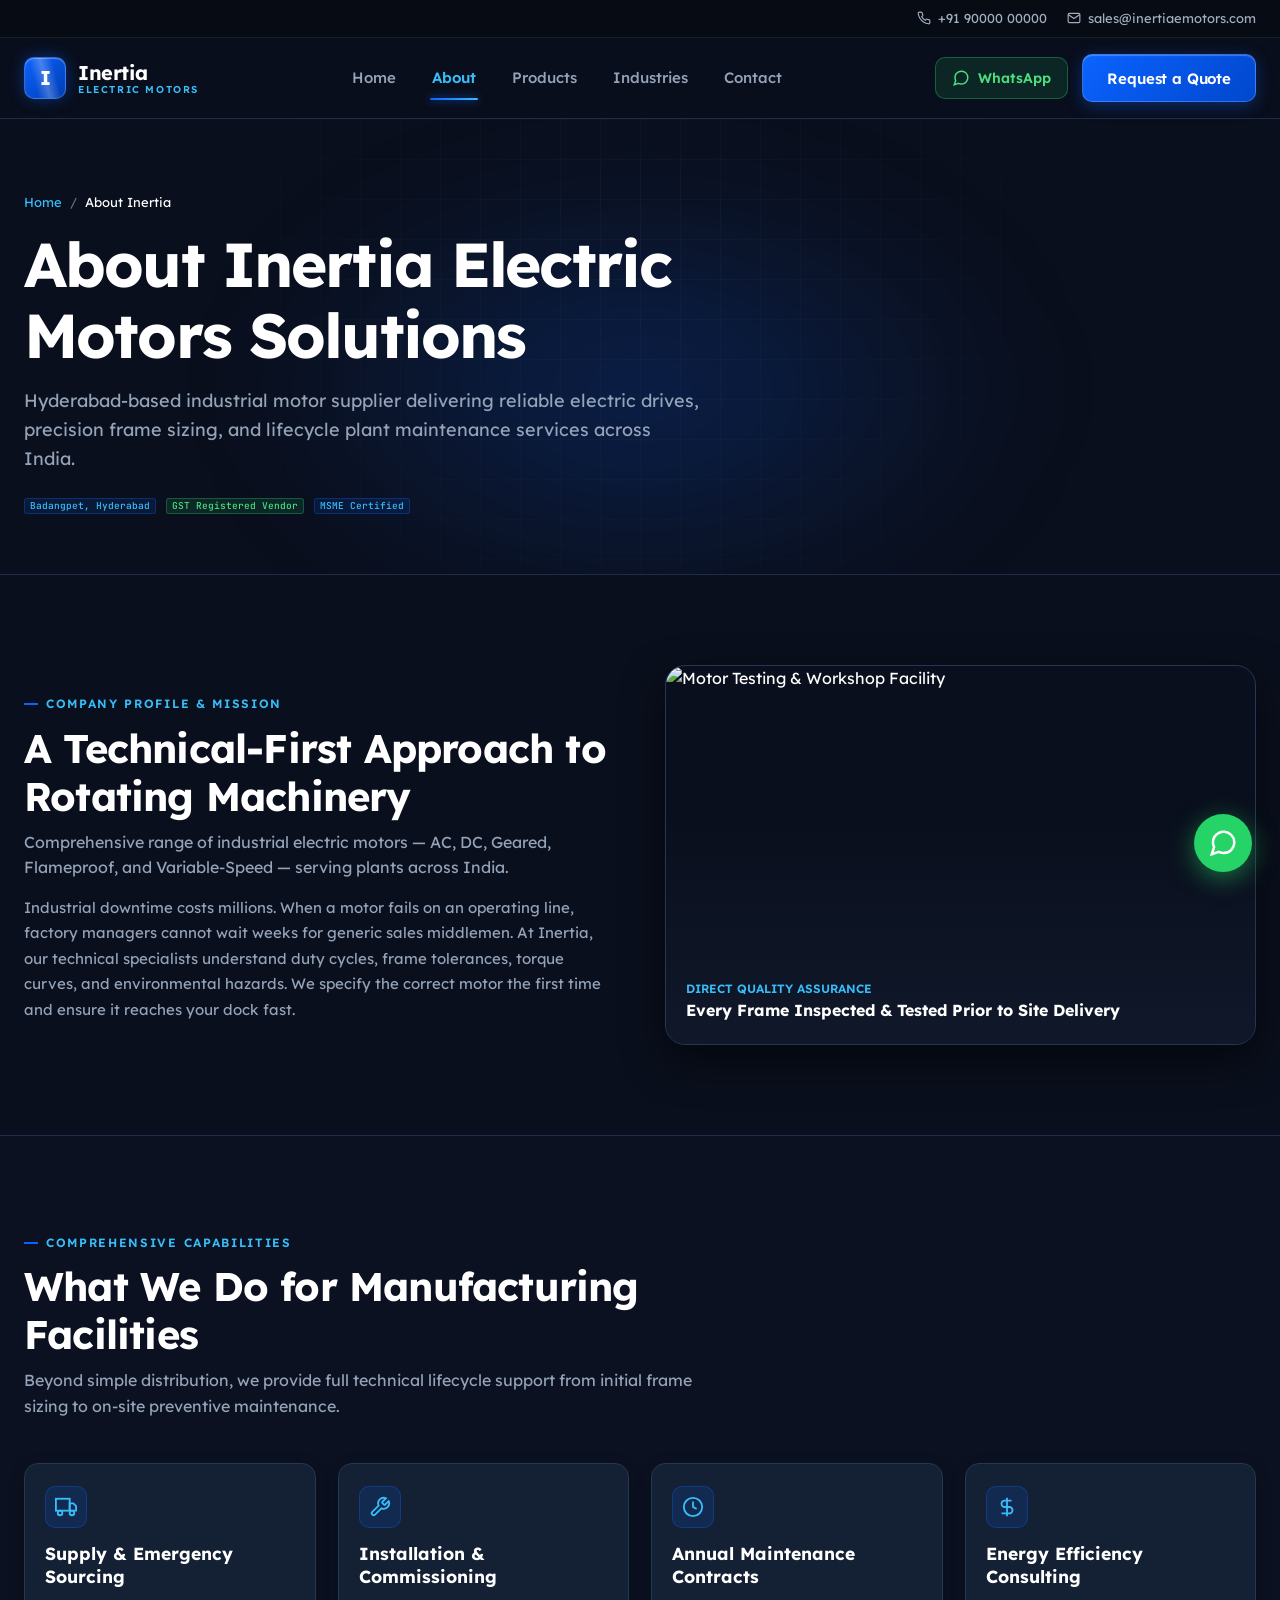
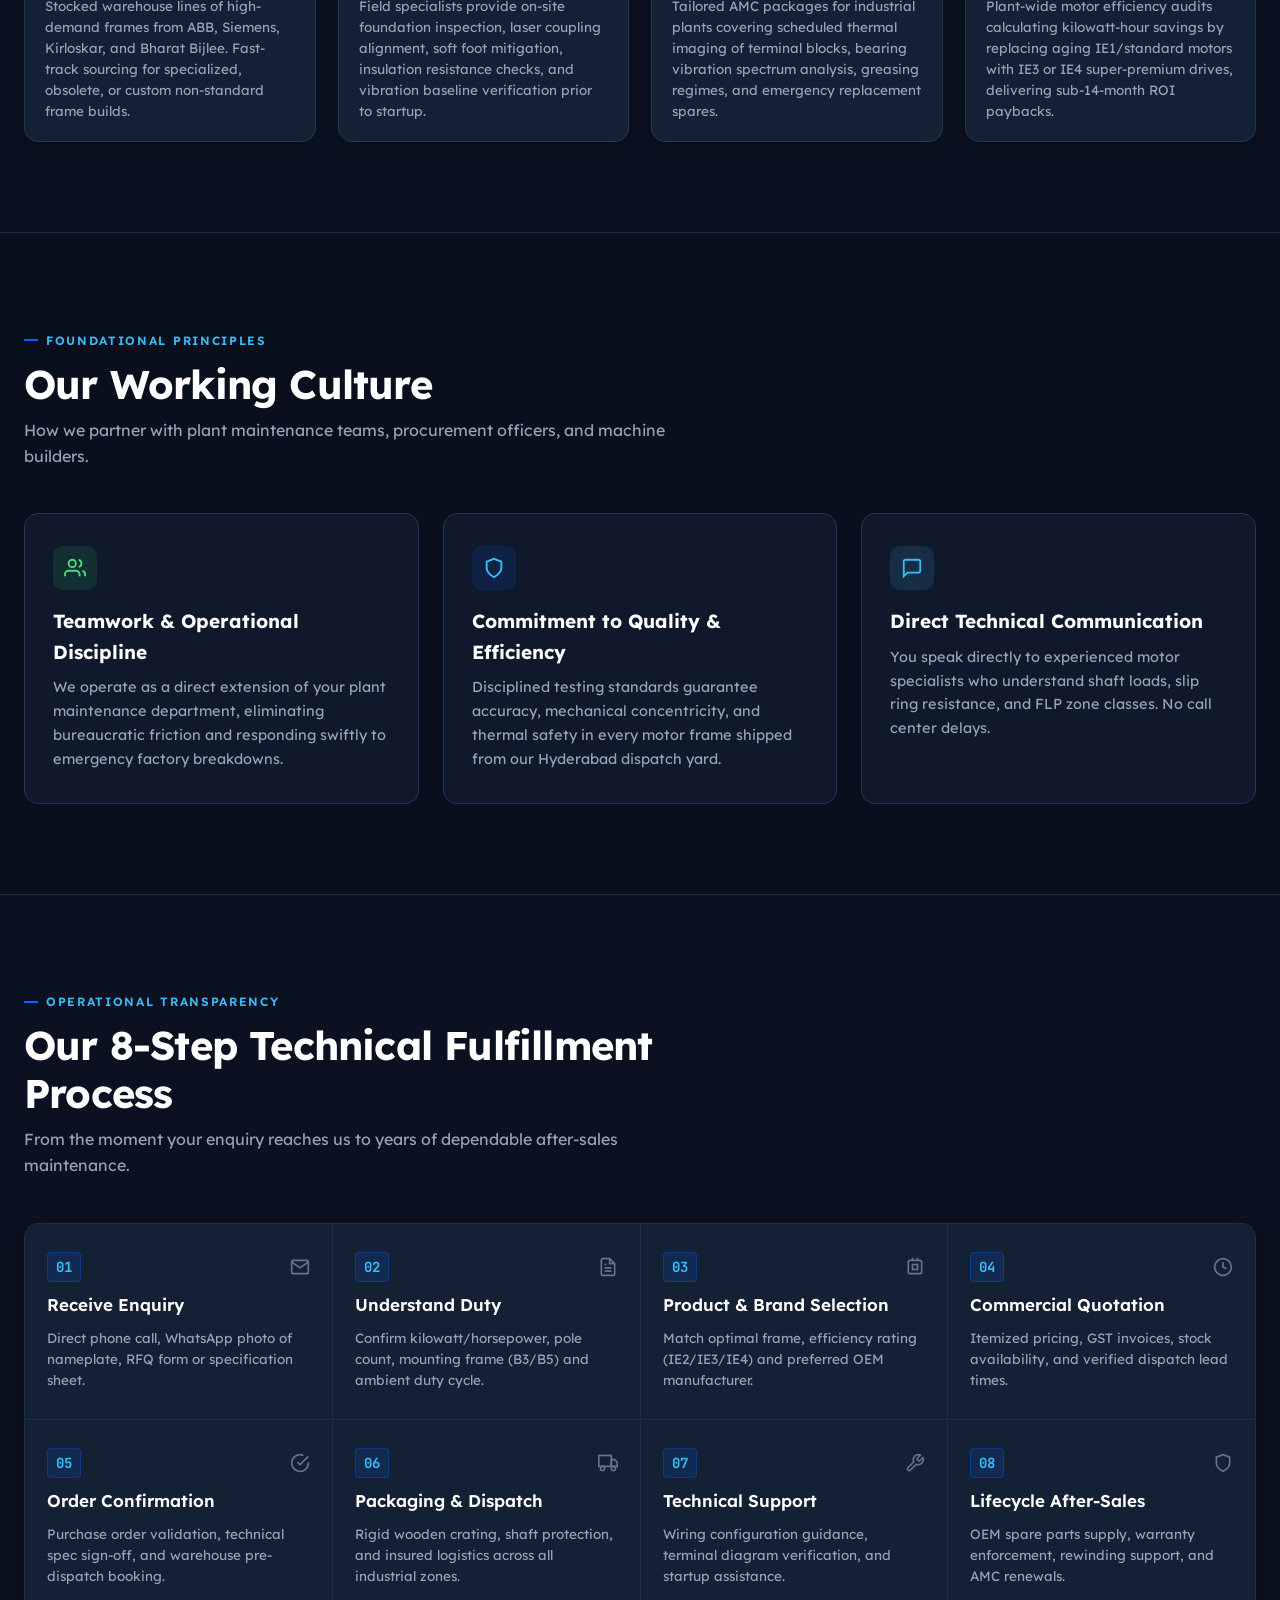
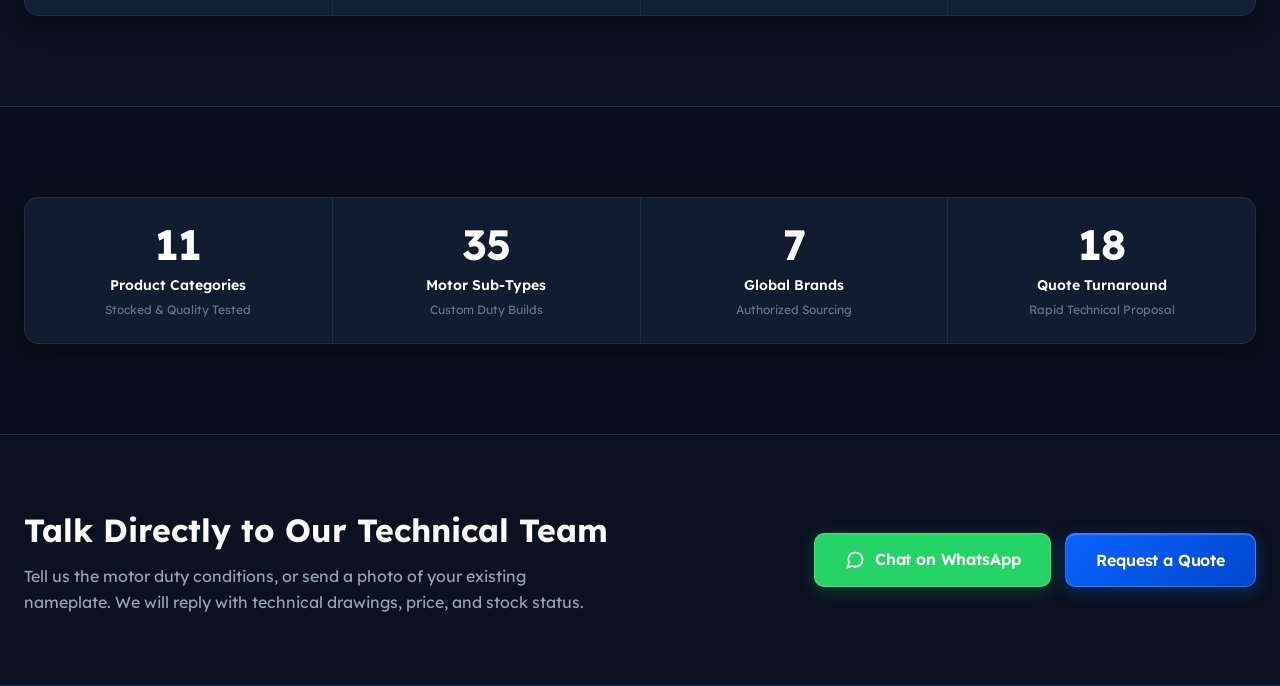
==== about.html @ 919f347e "Initial motor website" ====
<!DOCTYPE html>
<html lang="en">
<head>
  <meta charset="UTF-8">
  <meta name="viewport" content="width=device-width, initial-scale=1.0">
  <title>About Inertia Electric Motors Solutions | Hyderabad Industrial Motor Partner</title>
  <meta name="description" content="Inertia Electric Motors Solutions is a Hyderabad-based sole proprietorship delivering high-reliability industrial motors, technical consultation, installation, AMC and energy efficiency upgrades.">
  
  <!-- Fonts -->
  <link rel="preconnect" href="https://fonts.googleapis.com">
  <link rel="preconnect" href="https://fonts.gstatic.com" crossorigin>
  <link href="https://fonts.googleapis.com/css2?family=JetBrains+Mono:wght@400;500;600&family=Lexend+Deca:wght@300;400;500;600;700;800&display=swap" rel="stylesheet">
  
  <!-- Stylesheets -->
  <link rel="stylesheet" href="css/styles.css">
</head>
<body>

  <!-- Top Announcement Bar -->
  <div class="top-bar">
    <div class="container">
      <div class="top-bar-right">
        <a href="tel:+919000000000" class="top-bar-item">
          <svg width="14" height="14" viewBox="0 0 24 24" fill="none" stroke="currentColor" stroke-width="2"><path d="M22 16.92v3a2 2 0 0 1-2.18 2 19.79 19.79 0 0 1-8.63-3.07 19.5 19.5 0 0 1-6-6 19.79 19.79 0 0 1-3.07-8.67A2 2 0 0 1 4.11 2h3a2 2 0 0 1 2 1.72 12.84 12.84 0 0 0 .7 2.81 2 2 0 0 1-.45 2.11L8.09 9.91a16 16 0 0 0 6 6l1.27-1.27a2 2 0 0 1 2.11-.45 12.84 12.84 0 0 0 2.81.7A2 2 0 0 1 22 16.92z"></path></svg>
          +91 90000 00000
        </a>
        <a href="mailto:sales@inertiaemotors.com" class="top-bar-item">
          <svg width="14" height="14" viewBox="0 0 24 24" fill="none" stroke="currentColor" stroke-width="2"><path d="M4 4h16c1.1 0 2 .9 2 2v12c0 1.1-.9 2-2 2H4c-1.1 0-2-.9-2-2V6c0-1.1.9-2 2-2z"></path><polyline points="22,6 12,13 2,6"></polyline></svg>
          sales@inertiaemotors.com
        </a>
      </div>
    </div>
  </div>

  <!-- Navigation -->
  <header class="main-header">
    <div class="container">
      <nav class="navbar">
        <a href="index.html" class="brand-logo">
          <div class="brand-symbol">I</div>
          <div class="brand-text">
            <span class="brand-name">Inertia</span>
            <span class="brand-tag">ELECTRIC MOTORS</span>
          </div>
        </a>

        <div class="nav-menu">
          <a href="index.html" class="nav-link">Home</a>
          <a href="about.html" class="nav-link active">About</a>
          <a href="products.html" class="nav-link">Products</a>
          <a href="industries.html" class="nav-link">Industries</a>
          <a href="contact.html" class="nav-link">Contact</a>
        </div>

        <div class="nav-actions">
          <a href="https://wa.me/919000000000" target="_blank" class="btn-whatsapp-header">
            <svg width="18" height="18" viewBox="0 0 24 24" fill="none" stroke="currentColor" stroke-width="2"><path d="M21 11.5a8.38 8.38 0 0 1-.9 3.8 8.5 8.5 0 0 1-7.6 4.7 8.38 8.38 0 0 1-3.8-.9L3 21l1.9-5.7a8.38 8.38 0 0 1-.9-3.8 8.5 8.5 0 0 1 4.7-7.6 8.38 8.38 0 0 1 3.8-.9h.5a8.48 8.48 0 0 1 8 8v.5z"></path></svg>
            <span>WhatsApp</span>
          </a>
          <button class="btn btn-primary btn-header-quote open-quote-modal">
            Request a Quote
          </button>
          <button class="mobile-toggle" aria-label="Toggle navigation menu" aria-expanded="false">
            <span></span>
            <span></span>
            <span></span>
          </button>
        </div>
      </nav>
    </div>
  </header>

  <!-- Mobile Menu -->
  <div class="mobile-menu" aria-label="Mobile Navigation">
    <div class="mobile-menu-links">
      <a href="index.html" class="mobile-nav-link"><span>Home</span> <span>→</span></a>
      <a href="about.html" class="mobile-nav-link active"><span>About</span> <span>→</span></a>
      <a href="products.html" class="mobile-nav-link"><span>Products</span> <span>→</span></a>
      <a href="industries.html" class="mobile-nav-link"><span>Industries</span> <span>→</span></a>
      <a href="contact.html" class="mobile-nav-link"><span>Contact</span> <span>→</span></a>
    </div>
    <div class="mobile-menu-actions">
      <button class="btn btn-primary btn-block open-quote-modal">Request a Quick Quote</button>
      <a href="https://wa.me/919000000000" target="_blank" class="btn btn-whatsapp btn-block">Chat on WhatsApp</a>
    </div>
  </div>

  <main>
    <!-- Page Hero Banner -->
    <section class="hero-engineering" style="padding: 70px 0 60px;">
      <div class="hero-bg-grid"></div>
      <div class="hero-bg-glow"></div>
      <div class="hero-bg-image" style="background-image: url('https://images.unsplash.com/photo-1504328345606-18bbc8c9d7d1?auto=format&fit=crop&w=1920&q=80');"></div>

      <div class="container">
        <div style="max-width: 800px; margin: 0; text-align: left;" class="reveal-on-scroll">
          <div style="display: inline-flex; align-items: center; gap: 8px; font-size: 13px; color: var(--text-muted); margin-bottom: 16px;">
            <a href="index.html" style="color: var(--accent-blue-light);">Home</a>
            <span>/</span>
            <span style="color: #fff;">About Inertia</span>
          </div>

          <h1 class="hero-title" style="margin-bottom: 16px;">
            About Inertia Electric Motors Solutions
          </h1>

          <p class="hero-subtitle" style="margin-bottom: 24px;">
            Hyderabad-based industrial motor supplier delivering reliable electric drives, precision frame sizing, and lifecycle plant maintenance services across India.
          </p>

          <div style="display: flex; gap: 10px; justify-content: flex-start; flex-wrap: wrap;">
            <span class="chip chip-blue">Badangpet, Hyderabad</span>
            <span class="chip chip-green">GST Registered Vendor</span>
            <span class="chip chip-blue">MSME Certified</span>
          </div>
        </div>
      </div>
    </section>

    <!-- Company Story & Purpose -->
    <section class="section">
      <div class="container">
        <div style="display: grid; grid-template-columns: repeat(auto-fit, minmax(340px, 1fr)); gap: 50px; align-items: center;">
          <div class="reveal-on-scroll">
            <div class="section-pretitle">Company Profile &amp; Mission</div>
            <h2 class="section-title">A Technical-First Approach to Rotating Machinery</h2>
            <p class="section-subtitle">
              Comprehensive range of industrial electric motors — AC, DC, Geared, Flameproof, and Variable-Speed — serving plants across India.
            </p>
            <p style="margin-top: 14px; font-size: 15px; color: var(--text-secondary); line-height: 1.7;">
              Industrial downtime costs millions. When a motor fails on an operating line, factory managers cannot wait weeks for generic sales middlemen. At Inertia, our technical specialists understand duty cycles, frame tolerances, torque curves, and environmental hazards. We specify the correct motor the first time and ensure it reaches your dock fast.
            </p>
          </div>

          <div class="reveal-on-scroll">
            <div style="border-radius: var(--radius-xl); overflow: hidden; border: 1px solid var(--border-card); box-shadow: var(--shadow-lg); position: relative; height: 380px;">
              <img src="https://images.unsplash.com/photo-1581093057305-8e2b2b46dea5?auto=format&fit=crop&w=900&q=80" alt="Motor Testing & Workshop Facility" style="width: 100%; height: 100%; object-fit: cover;">
              <div style="position: absolute; inset: 0; background: linear-gradient(to top, rgba(16,25,43,0.9) 0%, transparent 60%);"></div>
              <div style="position: absolute; bottom: 20px; left: 20px; right: 20px;">
                <div style="font-size: 12px; color: var(--accent-blue-light); font-weight: 600; text-transform: uppercase;">Direct Quality Assurance</div>
                <div style="font-size: 16px; font-weight: 700; color: #fff;">Every Frame Inspected &amp; Tested Prior to Site Delivery</div>
              </div>
            </div>
          </div>
        </div>
      </div>
    </section>

    <!-- Core Capabilities & Services -->
    <section class="section section-alt">
      <div class="container">
        <div class="section-header-center reveal-on-scroll">
          <div class="section-pretitle">Comprehensive Capabilities</div>
          <h2 class="section-title">What We Do for Manufacturing Facilities</h2>
          <p class="section-subtitle">Beyond simple distribution, we provide full technical lifecycle support from initial frame sizing to on-site preventive maintenance.</p>
        </div>

        <div class="capabilities-grid stagger-parent reveal-on-scroll">
          <!-- Capability 1 -->
          <div class="capability-card">
            <div class="capability-card-icon">
              <svg width="22" height="22" viewBox="0 0 24 24" fill="none" stroke="currentColor" stroke-width="2"><rect x="1" y="3" width="15" height="13"></rect><polygon points="16 8 20 8 23 11 23 16 16 16 8"></polygon><circle cx="5.5" cy="18.5" r="2.5"></circle><circle cx="18.5" cy="18.5" r="2.5"></circle></svg>
            </div>
            <h3 class="capability-card-title">Supply &amp; Emergency Sourcing</h3>
            <p class="capability-card-desc">
              Stocked warehouse lines of high-demand frames from ABB, Siemens, Kirloskar, and Bharat Bijlee. Fast-track sourcing for specialized, obsolete, or custom non-standard frame builds.
            </p>
          </div>

          <!-- Capability 2 -->
          <div class="capability-card">
            <div class="capability-card-icon">
              <svg width="22" height="22" viewBox="0 0 24 24" fill="none" stroke="currentColor" stroke-width="2"><path d="M14.7 6.3a1 1 0 0 0 0 1.4l1.6 1.6a1 1 0 0 0 1.4 0l3.77-3.77a6 6 0 0 1-7.94 7.94l-6.91 6.91a2.12 2.12 0 0 1-3-3l6.91-6.91a6 6 0 0 1 7.94-7.94l-3.76 3.76z"></path></svg>
            </div>
            <h3 class="capability-card-title">Installation &amp; Commissioning</h3>
            <p class="capability-card-desc">
              Field specialists provide on-site foundation inspection, laser coupling alignment, soft foot mitigation, insulation resistance checks, and vibration baseline verification prior to startup.
            </p>
          </div>

          <!-- Capability 3 -->
          <div class="capability-card">
            <div class="capability-card-icon">
              <svg width="22" height="22" viewBox="0 0 24 24" fill="none" stroke="currentColor" stroke-width="2"><circle cx="12" cy="12" r="10"></circle><polyline points="12 6 12 12 16 14"></polyline></svg>
            </div>
            <h3 class="capability-card-title">Annual Maintenance Contracts</h3>
            <p class="capability-card-desc">
              Tailored AMC packages for industrial plants covering scheduled thermal imaging of terminal blocks, bearing vibration spectrum analysis, greasing regimes, and emergency replacement spares.
            </p>
          </div>

          <!-- Capability 4 -->
          <div class="capability-card">
            <div class="capability-card-icon">
              <svg width="22" height="22" viewBox="0 0 24 24" fill="none" stroke="currentColor" stroke-width="2"><path d="M12 2v20"></path><path d="M17 5H9.5a3.5 3.5 0 0 0 0 7h5a3.5 3.5 0 0 1 0 7H6"></path></svg>
            </div>
            <h3 class="capability-card-title">Energy Efficiency Consulting</h3>
            <p class="capability-card-desc">
              Plant-wide motor efficiency audits calculating kilowatt-hour savings by replacing aging IE1/standard motors with IE3 or IE4 super-premium drives, delivering sub-14-month ROI paybacks.
            </p>
          </div>
        </div>
      </div>
    </section>

    <!-- Working Culture & Values -->
    <section class="section">
      <div class="container">
        <div class="section-header-center reveal-on-scroll">
          <div class="section-pretitle">Foundational Principles</div>
          <h2 class="section-title">Our Working Culture</h2>
          <p class="section-subtitle">How we partner with plant maintenance teams, procurement officers, and machine builders.</p>
        </div>

        <div style="display: grid; grid-template-columns: repeat(auto-fit, minmax(320px, 1fr)); gap: 24px;" class="stagger-parent reveal-on-scroll">
          <div style="background: var(--bg-surface); border: 1px solid var(--border-card); border-radius: var(--radius-lg); padding: 32px 28px;">
            <div style="width: 44px; height: 44px; border-radius: var(--radius-md); background: rgba(37, 211, 102, 0.12); color: #4ade80; display: flex; align-items: center; justify-content: center; margin-bottom: 16px;">
              <svg width="22" height="22" viewBox="0 0 24 24" fill="none" stroke="currentColor" stroke-width="2"><path d="M17 21v-2a4 4 0 0 0-4-4H5a4 4 0 0 0-4 4v2"></path><circle cx="9" cy="7" r="4"></circle><path d="M23 21v-2a4 4 0 0 0-3-3.87"></path><path d="M16 3.13a4 4 0 0 1 0 7.75"></path></svg>
            </div>
            <h3 style="font-size: 19px; font-weight: 700; color: #fff; margin-bottom: 8px;">Teamwork &amp; Operational Discipline</h3>
            <p style="font-size: 14.5px; color: var(--text-secondary); line-height: 1.65;">
              We operate as a direct extension of your plant maintenance department, eliminating bureaucratic friction and responding swiftly to emergency factory breakdowns.
            </p>
          </div>

          <div style="background: var(--bg-surface); border: 1px solid var(--border-card); border-radius: var(--radius-lg); padding: 32px 28px;">
            <div style="width: 44px; height: 44px; border-radius: var(--radius-md); background: rgba(11, 99, 255, 0.12); color: var(--accent-blue-light); display: flex; align-items: center; justify-content: center; margin-bottom: 16px;">
              <svg width="22" height="22" viewBox="0 0 24 24" fill="none" stroke="currentColor" stroke-width="2"><path d="M12 22s8-4 8-10V5l-8-3-8 3v7c0 6 8 10 8 10z"></path></svg>
            </div>
            <h3 style="font-size: 19px; font-weight: 700; color: #fff; margin-bottom: 8px;">Commitment to Quality &amp; Efficiency</h3>
            <p style="font-size: 14.5px; color: var(--text-secondary); line-height: 1.65;">
              Disciplined testing standards guarantee accuracy, mechanical concentricity, and thermal safety in every motor frame shipped from our Hyderabad dispatch yard.
            </p>
          </div>

          <div style="background: var(--bg-surface); border: 1px solid var(--border-card); border-radius: var(--radius-lg); padding: 32px 28px;">
            <div style="width: 44px; height: 44px; border-radius: var(--radius-md); background: rgba(56, 189, 248, 0.12); color: #38bdf8; display: flex; align-items: center; justify-content: center; margin-bottom: 16px;">
              <svg width="22" height="22" viewBox="0 0 24 24" fill="none" stroke="currentColor" stroke-width="2"><path d="M21 15a2 2 0 0 1-2 2H7l-4 4V5a2 2 0 0 1 2-2h14a2 2 0 0 1 2 2z"></path></svg>
            </div>
            <h3 style="font-size: 19px; font-weight: 700; color: #fff; margin-bottom: 8px;">Direct Technical Communication</h3>
            <p style="font-size: 14.5px; color: var(--text-secondary); line-height: 1.65;">
              You speak directly to experienced motor specialists who understand shaft loads, slip ring resistance, and FLP zone classes. No call center delays.
            </p>
          </div>
        </div>
      </div>
    </section>

    <!-- 8-Step Technical Workflow / Process Timeline -->
    <section class="section section-alt">
      <div class="container">
        <div class="section-header-center reveal-on-scroll">
          <div class="section-pretitle">Operational Transparency</div>
          <h2 class="section-title">Our 8-Step Technical Fulfillment Process</h2>
          <p class="section-subtitle">From the moment your enquiry reaches us to years of dependable after-sales maintenance.</p>
        </div>

        <div class="workflow-timeline stagger-parent reveal-on-scroll">
          <!-- Step 1 -->
          <div class="workflow-step-card">
            <div class="workflow-step-header">
              <span class="workflow-num">01</span>
              <svg class="workflow-icon" width="20" height="20" viewBox="0 0 24 24" fill="none" stroke="currentColor" stroke-width="2"><path d="M4 4h16c1.1 0 2 .9 2 2v12c0 1.1-.9 2-2 2H4c-1.1 0-2-.9-2-2V6c0-1.1.9-2 2-2z"></path><polyline points="22,6 12,13 2,6"></polyline></svg>
            </div>
            <h4 class="workflow-title">Receive Enquiry</h4>
            <p class="workflow-desc">Direct phone call, WhatsApp photo of nameplate, RFQ form or specification sheet.</p>
          </div>

          <!-- Step 2 -->
          <div class="workflow-step-card">
            <div class="workflow-step-header">
              <span class="workflow-num">02</span>
              <svg class="workflow-icon" width="20" height="20" viewBox="0 0 24 24" fill="none" stroke="currentColor" stroke-width="2"><path d="M14 2H6a2 2 0 0 0-2 2v16a2 2 0 0 0 2 2h12a2 2 0 0 0 2-2V8z"></path><polyline points="14 2 14 8 20 8"></polyline><line x1="16" y1="13" x2="8" y2="13"></line><line x1="16" y1="17" x2="8" y2="17"></line><polyline points="10 9 9 9 8 9"></polyline></svg>
            </div>
            <h4 class="workflow-title">Understand Duty</h4>
            <p class="workflow-desc">Confirm kilowatt/horsepower, pole count, mounting frame (B3/B5) and ambient duty cycle.</p>
          </div>

          <!-- Step 3 -->
          <div class="workflow-step-card">
            <div class="workflow-step-header">
              <span class="workflow-num">03</span>
              <svg class="workflow-icon" width="20" height="20" viewBox="0 0 24 24" fill="none" stroke="currentColor" stroke-width="2"><rect x="4" y="4" width="16" height="16" rx="2"></rect><rect x="9" y="9" width="6" height="6"></rect><line x1="9" y1="1" x2="9" y2="4"></line><line x1="15" y1="1" x2="15" y2="4"></line></svg>
            </div>
            <h4 class="workflow-title">Product &amp; Brand Selection</h4>
            <p class="workflow-desc">Match optimal frame, efficiency rating (IE2/IE3/IE4) and preferred OEM manufacturer.</p>
          </div>

          <!-- Step 4 -->
          <div class="workflow-step-card">
            <div class="workflow-step-header">
              <span class="workflow-num">04</span>
              <svg class="workflow-icon" width="20" height="20" viewBox="0 0 24 24" fill="none" stroke="currentColor" stroke-width="2"><circle cx="12" cy="12" r="10"></circle><polyline points="12 6 12 12 16 14"></polyline></svg>
            </div>
            <h4 class="workflow-title">Commercial Quotation</h4>
            <p class="workflow-desc">Itemized pricing, GST invoices, stock availability, and verified dispatch lead times.</p>
          </div>

          <!-- Step 5 -->
          <div class="workflow-step-card">
            <div class="workflow-step-header">
              <span class="workflow-num">05</span>
              <svg class="workflow-icon" width="20" height="20" viewBox="0 0 24 24" fill="none" stroke="currentColor" stroke-width="2"><path d="M22 11.08V12a10 10 0 1 1-5.93-9.14"></path><polyline points="22 4 12 14.01 9 11.01"></polyline></svg>
            </div>
            <h4 class="workflow-title">Order Confirmation</h4>
            <p class="workflow-desc">Purchase order validation, technical spec sign-off, and warehouse pre-dispatch booking.</p>
          </div>

          <!-- Step 6 -->
          <div class="workflow-step-card">
            <div class="workflow-step-header">
              <span class="workflow-num">06</span>
              <svg class="workflow-icon" width="20" height="20" viewBox="0 0 24 24" fill="none" stroke="currentColor" stroke-width="2"><rect x="1" y="3" width="15" height="13"></rect><polygon points="16 8 20 8 23 11 23 16 16 16 16 8"></polygon><circle cx="5.5" cy="18.5" r="2.5"></circle><circle cx="18.5" cy="18.5" r="2.5"></circle></svg>
            </div>
            <h4 class="workflow-title">Packaging &amp; Dispatch</h4>
            <p class="workflow-desc">Rigid wooden crating, shaft protection, and insured logistics across all industrial zones.</p>
          </div>

          <!-- Step 7 -->
          <div class="workflow-step-card">
            <div class="workflow-step-header">
              <span class="workflow-num">07</span>
              <svg class="workflow-icon" width="20" height="20" viewBox="0 0 24 24" fill="none" stroke="currentColor" stroke-width="2"><path d="M14.7 6.3a1 1 0 0 0 0 1.4l1.6 1.6a1 1 0 0 0 1.4 0l3.77-3.77a6 6 0 0 1-7.94 7.94l-6.91 6.91a2.12 2.12 0 0 1-3-3l6.91-6.91a6 6 0 0 1 7.94-7.94l-3.76 3.76z"></path></svg>
            </div>
            <h4 class="workflow-title">Technical Support</h4>
            <p class="workflow-desc">Wiring configuration guidance, terminal diagram verification, and startup assistance.</p>
          </div>

          <!-- Step 8 -->
          <div class="workflow-step-card">
            <div class="workflow-step-header">
              <span class="workflow-num">08</span>
              <svg class="workflow-icon" width="20" height="20" viewBox="0 0 24 24" fill="none" stroke="currentColor" stroke-width="2"><path d="M12 22s8-4 8-10V5l-8-3-8 3v7c0 6 8 10 8 10z"></path></svg>
            </div>
            <h4 class="workflow-title">Lifecycle After-Sales</h4>
            <p class="workflow-desc">OEM spare parts supply, warranty enforcement, rewinding support, and AMC renewals.</p>
          </div>
        </div>
      </div>
    </section>

    <!-- About Animated Statistics -->
    <section class="section">
      <div class="container">
        <div class="stats-strip reveal-on-scroll">
          <div class="stat-cell">
            <div class="stat-value"><span data-counter-target="15">15</span></div>
            <div class="stat-label">Product Categories</div>
            <div class="stat-desc">Stocked &amp; Quality Tested</div>
          </div>
          <div class="stat-cell">
            <div class="stat-value"><span data-counter-target="45" data-counter-suffix="+">45+</span></div>
            <div class="stat-label">Motor Sub-Types</div>
            <div class="stat-desc">Custom Duty Builds</div>
          </div>
          <div class="stat-cell">
            <div class="stat-value"><span data-counter-target="10">10</span></div>
            <div class="stat-label">Global Brands</div>
            <div class="stat-desc">Authorized Sourcing</div>
          </div>
          <div class="stat-cell">
            <div class="stat-value"><span data-counter-target="24" data-counter-suffix="h">24h</span></div>
            <div class="stat-label">Quote Turnaround</div>
            <div class="stat-desc">Rapid Technical Proposal</div>
          </div>
        </div>
      </div>
    </section>

    <!-- Consultation CTA -->
    <section class="section section-alt" style="padding: 70px 0;">
      <div class="container">
        <div style="display: flex; align-items: center; justify-content: space-between; gap: 30px; flex-wrap: wrap;" class="reveal-on-scroll">
          <div>
            <h2 style="font-size: 32px; font-weight: 700; color: #fff; margin-bottom: 8px;">Talk Directly to Our Technical Team</h2>
            <p style="font-size: 16px; color: var(--text-secondary); max-width: 580px;">
              Tell us the motor duty conditions, or send a photo of your existing nameplate. We will reply with technical drawings, price, and stock status.
            </p>
          </div>
          <div style="display: flex; gap: 14px; flex-wrap: wrap;">
            <a href="https://wa.me/919000000000" target="_blank" class="btn btn-whatsapp btn-lg">
              <svg width="20" height="20" viewBox="0 0 24 24" fill="none" stroke="currentColor" stroke-width="2"><path d="M21 11.5a8.38 8.38 0 0 1-.9 3.8 8.5 8.5 0 0 1-7.6 4.7 8.38 8.38 0 0 1-3.8-.9L3 21l1.9-5.7a8.38 8.38 0 0 1-.9-3.8 8.5 8.5 0 0 1 4.7-7.6 8.38 8.38 0 0 1 3.8-.9h.5a8.48 8.48 0 0 1 8 8v.5z"></path></svg>
              Chat on WhatsApp
            </a>
            <button class="btn btn-primary btn-lg open-quote-modal">
              Request a Quote
            </button>
          </div>
        </div>
      </div>
    </section>
  </main>


  <!-- Floating WhatsApp Action -->
  <a href="https://wa.me/919000000000" target="_blank" class="floating-whatsapp" aria-label="Chat on WhatsApp">
    <span class="tooltip">Chat on WhatsApp</span>
    <svg width="30" height="30" viewBox="0 0 24 24" fill="none" stroke="currentColor" stroke-width="2"><path d="M21 11.5a8.38 8.38 0 0 1-.9 3.8 8.5 8.5 0 0 1-7.6 4.7 8.38 8.38 0 0 1-3.8-.9L3 21l1.9-5.7a8.38 8.38 0 0 1-.9-3.8 8.5 8.5 0 0 1 4.7-7.6 8.38 8.38 0 0 1 3.8-.9h.5a8.48 8.48 0 0 1 8 8v.5z"></path></svg>
  </a>

  <!-- Quote Modal -->
  <div class="modal-backdrop" id="quoteModal" aria-hidden="true">
    <div class="modal-container">
      <div class="modal-header">
        <div>
          <span class="top-badge" style="margin-bottom: 6px;">B2B Commercial Quotation</span>
          <h3 class="modal-title">Request a Motor Quote</h3>
        </div>
        <button class="modal-close" aria-label="Close modal">
          <svg width="20" height="20" viewBox="0 0 24 24" fill="none" stroke="currentColor" stroke-width="2"><line x1="18" y1="6" x2="6" y2="18"></line><line x1="6" y1="6" x2="18" y2="18"></line></svg>
        </button>
      </div>
      <div class="modal-body">
        <form id="globalQuoteForm">
          <div style="display: grid; grid-template-columns: 1fr 1fr; gap: 16px;">
            <div class="form-group">
              <label class="form-label" for="quoteName">Contact Name *</label>
              <input type="text" id="quoteName" name="name" class="form-input" placeholder="e.g. Rajesh Kumar" required>
            </div>
            <div class="form-group">
              <label class="form-label" for="quoteCompany">Company Name *</label>
              <input type="text" id="quoteCompany" name="company" class="form-input" placeholder="e.g. Plantworks Industries" required>
            </div>
          </div>
          <div style="display: grid; grid-template-columns: 1fr 1fr; gap: 16px;">
            <div class="form-group">
              <label class="form-label" for="quotePhone">Phone / WhatsApp *</label>
              <input type="tel" id="quotePhone" name="phone" class="form-input" placeholder="+91 98765 43210" required>
            </div>
            <div class="form-group">
              <label class="form-label" for="quoteEmail">Email Address</label>
              <input type="email" id="quoteEmail" name="email" class="form-input" placeholder="rajesh@plantworks.in">
            </div>
          </div>
          <div style="display: grid; grid-template-columns: 1fr 1fr; gap: 16px;">
            <div class="form-group">
              <label class="form-label" for="quoteMotorType">Motor Type</label>
              <input type="text" id="quoteMotorType" name="motor" class="form-input" placeholder="e.g. AC Induction / FLP Motor">
            </div>
            <div class="form-group">
              <label class="form-label" for="quotePower">Power Rating / Speed</label>
              <input type="text" id="quotePower" name="power" class="form-input" placeholder="e.g. 15 kW, 1450 RPM, 4 Pole">
            </div>
          </div>
          <div class="form-group">
            <label class="form-label" for="quoteNotes">Special Requirements</label>
            <textarea id="quoteNotes" name="notes" class="form-textarea" placeholder="Duty cycle, mounting or brand preference..."></textarea>
          </div>
          <div style="display: flex; gap: 12px; justify-content: flex-end; margin-top: 24px;">
            <button type="button" class="btn btn-ghost modal-cancel">Cancel</button>
            <button type="submit" class="btn btn-primary">Submit Quotation Request</button>
          </div>
        </form>
      </div>
    </div>
  </div>

  <!-- Scripts -->
  <script src="js/data.js"></script>
  <script src="js/main.js"></script>
</body>
</html>
---- css/styles.css ----
/* ==========================================================================
   INERTIA ELECTRIC MOTORS - INDUSTRIAL DESIGN SYSTEM
   Modern Engineering & Precision Machinery Aesthetic
   ========================================================================== */

:root {
  /* Surface & Background Palette (Deep Industrial Navy & Graphite) */
  --bg-primary: #0a0f1d;
  --bg-surface: #10192b;
  --bg-surface-elevated: #152238;
  --bg-surface-card: #142034;
  --bg-surface-glass: rgba(16, 25, 43, 0.82);
  --bg-surface-translucent: rgba(21, 34, 56, 0.7);

  /* Light Alternative / Neutral Inset */
  --bg-neutral-light: #f8fafc;
  --bg-neutral-subtle: #edf2f7;

  /* Metallic & Neutral Borders */
  --border-subtle: #1e2e48;
  --border-card: #243754;
  --border-focus: #0b63ff;
  --border-metallic: linear-gradient(135deg, rgba(255, 255, 255, 0.15), rgba(255, 255, 255, 0.02));

  /* Engineering Accents */
  --accent-blue: #0b63ff;
  --accent-blue-hover: #004ecc;
  --accent-blue-light: #38bdf8;
  --accent-blue-glow: rgba(11, 99, 255, 0.28);
  --accent-cyan: #06b6d4;
  --accent-amber: #f59e0b;
  --accent-green: #25d366;
  --accent-green-hover: #1eb857;
  --accent-green-glow: rgba(37, 211, 102, 0.25);

  /* Typography Colors */
  --text-primary: #ffffff;
  --text-secondary: #94a3b8;
  --text-muted: #64748b;
  --text-light-dark: #1e293b;
  --text-light-muted: #64748b;

  /* Typography Fonts */
  --font-heading: 'Lexend Deca', -apple-system, BlinkMacSystemFont, 'Segoe UI', Roboto, sans-serif;
  --font-body: 'Lexend Deca', -apple-system, BlinkMacSystemFont, 'Segoe UI', Roboto, sans-serif;
  --font-mono: 'JetBrains Mono', ui-monospace, SFMono-Regular, Menlo, Monaco, Consolas, monospace;

  /* Elevation & Shadows */
  --shadow-sm: 0 2px 6px rgba(0, 0, 0, 0.35);
  --shadow-md: 0 8px 24px rgba(0, 0, 0, 0.45);
  --shadow-lg: 0 16px 40px rgba(0, 0, 0, 0.55);
  --shadow-glow: 0 0 30px var(--accent-blue-glow);
  --shadow-card-hover: 0 16px 36px rgba(5, 12, 26, 0.7), 0 0 0 1px rgba(56, 189, 248, 0.25);

  /* Dimensions & Spacing */
  --container-max: 1320px;
  --header-height: 80px;
  --topbar-height: 38px;
  --radius-sm: 6px;
  --radius-md: 10px;
  --radius-lg: 14px;
  --radius-xl: 20px;

  /* Transitions */
  --transition-fast: 0.18s cubic-bezier(0.16, 1, 0.3, 1);
  --transition-normal: 0.28s cubic-bezier(0.16, 1, 0.3, 1);
  --transition-smooth: 0.45s cubic-bezier(0.16, 1, 0.3, 1);
}

/* ==========================================================================
   Base & Reset
   ========================================================================== */

*, *::before, *::after {
  box-sizing: border-box;
  margin: 0;
  padding: 0;
}

html {
  font-size: 16px;
  scroll-behavior: smooth;
  -webkit-text-size-adjust: 100%;
}

body {
  font-family: var(--font-body);
  background-color: var(--bg-primary);
  color: var(--text-primary);
  line-height: 1.6;
  -webkit-font-smoothing: antialiased;
  -moz-osx-font-smoothing: grayscale;
  overflow-x: hidden;
  display: flex;
  flex-direction: column;
  min-height: 100vh;
}

a {
  color: inherit;
  text-decoration: none;
  transition: color var(--transition-fast);
}

button, input, select, textarea {
  font-family: inherit;
  font-size: inherit;
}

button {
  cursor: pointer;
  border: none;
  background: none;
}

img {
  max-width: 100%;
  height: auto;
  display: block;
}

ul, ol {
  list-style: none;
}

/* Container */
.container {
  width: 100%;
  max-width: var(--container-max);
  margin-left: auto;
  margin-right: auto;
  padding-left: 24px;
  padding-right: 24px;
}

/* ==========================================================================
   Header & Navigation
   ========================================================================== */

.top-bar {
  background-color: #070b14;
  border-bottom: 1px solid rgba(255, 255, 255, 0.07);
  font-size: 13px;
  color: var(--text-secondary);
  height: var(--topbar-height);
  display: flex;
  align-items: center;
  position: relative;
  z-index: 40;
}

.top-bar .container {
  display: flex;
  justify-content: space-between;
  align-items: center;
  gap: 16px;
}

.top-bar-left, .top-bar-right {
  display: flex;
  align-items: center;
  gap: 20px;
}

.top-bar-right {
  margin-left: auto;
}

.top-bar-item {
  display: inline-flex;
  align-items: center;
  gap: 7px;
  color: #a0aec0;
  transition: color var(--transition-fast);
}

.top-bar-item:hover {
  color: var(--text-primary);
}

.top-badge {
  display: inline-flex;
  align-items: center;
  gap: 6px;
  background: rgba(11, 99, 255, 0.14);
  border: 1px solid rgba(11, 99, 255, 0.3);
  color: var(--accent-blue-light);
  padding: 2px 8px;
  border-radius: 4px;
  font-size: 11px;
  font-weight: 500;
  letter-spacing: 0.04em;
  text-transform: uppercase;
}

.top-badge.msme {
  background: rgba(37, 211, 102, 0.12);
  border-color: rgba(37, 211, 102, 0.3);
  color: #4ade80;
}

/* Main Navigation */
.main-header {
  position: sticky;
  top: 0;
  z-index: 50;
  background: rgba(10, 15, 29, 0.92);
  backdrop-filter: blur(14px);
  -webkit-backdrop-filter: blur(14px);
  border-bottom: 1px solid var(--border-subtle);
  transition: all var(--transition-normal);
}

.main-header.scrolled {
  background: rgba(8, 12, 23, 0.98);
  border-bottom-color: rgba(56, 189, 248, 0.2);
  box-shadow: 0 10px 30px rgba(0, 0, 0, 0.4);
}

.navbar {
  display: flex;
  align-items: center;
  justify-content: space-between;
  height: var(--header-height);
  gap: 28px;
}

/* Brand Logo */
.brand-logo {
  display: flex;
  align-items: center;
  gap: 12px;
  text-decoration: none;
}

.brand-symbol {
  width: 42px;
  height: 42px;
  background: linear-gradient(135deg, #0b63ff, #003db3);
  border: 1px solid rgba(255, 255, 255, 0.2);
  box-shadow: 0 0 15px rgba(11, 99, 255, 0.4), inset 0 1px 1px rgba(255, 255, 255, 0.3);
  border-radius: var(--radius-md);
  display: flex;
  align-items: center;
  justify-content: center;
  color: #fff;
  font-size: 20px;
  font-weight: 700;
  letter-spacing: -0.02em;
  position: relative;
  overflow: hidden;
}

.brand-symbol::after {
  content: '';
  position: absolute;
  top: -50%;
  left: -50%;
  width: 200%;
  height: 200%;
  background: linear-gradient(45deg, transparent 40%, rgba(255, 255, 255, 0.25) 50%, transparent 60%);
  transform: rotate(30deg);
}

.brand-text {
  display: flex;
  flex-direction: column;
  line-height: 1.15;
}

.brand-name {
  font-size: 20px;
  font-weight: 700;
  color: var(--text-primary);
  letter-spacing: -0.02em;
}

.brand-tag {
  font-size: 10px;
  font-weight: 600;
  letter-spacing: 0.16em;
  color: var(--accent-blue-light);
  text-transform: uppercase;
}

/* Nav Links */
.nav-menu {
  display: flex;
  align-items: center;
  gap: 32px;
}

.nav-link {
  font-size: 15px;
  font-weight: 500;
  color: var(--text-secondary);
  position: relative;
  padding: 6px 2px;
  transition: color var(--transition-fast);
}

.nav-link:hover {
  color: var(--text-primary);
}

.nav-link.active {
  color: var(--accent-blue-light);
  font-weight: 600;
}

.nav-link.active::after {
  content: '';
  position: absolute;
  bottom: -4px;
  left: 0;
  width: 100%;
  height: 2px;
  background: linear-gradient(90deg, var(--accent-blue), var(--accent-blue-light));
  border-radius: 2px;
  box-shadow: 0 0 8px var(--accent-blue);
}

/* Nav Actions */
.nav-actions {
  display: flex;
  align-items: center;
  gap: 14px;
}

.btn-icon {
  display: inline-flex;
  align-items: center;
  justify-content: center;
  width: 42px;
  height: 42px;
  border-radius: var(--radius-md);
  border: 1px solid var(--border-subtle);
  background: var(--bg-surface);
  color: var(--text-secondary);
  transition: all var(--transition-fast);
}

.btn-icon:hover {
  color: var(--text-primary);
  border-color: var(--border-focus);
  background: var(--bg-surface-elevated);
}

.btn-whatsapp-header {
  display: inline-flex;
  align-items: center;
  gap: 8px;
  height: 42px;
  padding: 0 16px;
  border-radius: var(--radius-md);
  background: rgba(37, 211, 102, 0.12);
  border: 1px solid rgba(37, 211, 102, 0.35);
  color: #4ade80;
  font-size: 14px;
  font-weight: 600;
  transition: all var(--transition-fast);
}

.btn-whatsapp-header:hover {
  background: var(--accent-green);
  color: #ffffff;
  box-shadow: 0 0 20px var(--accent-green-glow);
  transform: translateY(-1px);
}

/* Hamburger */
.mobile-toggle {
  display: none;
  flex-direction: column;
  justify-content: center;
  gap: 5px;
  width: 42px;
  height: 42px;
  padding: 10px;
  border-radius: var(--radius-md);
  border: 1px solid var(--border-subtle);
  background: var(--bg-surface);
}

.mobile-toggle span {
  display: block;
  height: 2px;
  width: 100%;
  background: var(--text-primary);
  border-radius: 2px;
  transition: all var(--transition-normal);
}

.mobile-toggle.active span:nth-child(1) {
  transform: translateY(7px) rotate(45deg);
}

.mobile-toggle.active span:nth-child(2) {
  opacity: 0;
}

.mobile-toggle.active span:nth-child(3) {
  transform: translateY(-7px) rotate(-45deg);
}

/* Mobile Drawer Menu */
.mobile-menu {
  position: fixed;
  top: var(--header-height);
  left: 0;
  width: 100%;
  height: calc(100vh - var(--header-height));
  background: rgba(10, 15, 29, 0.98);
  backdrop-filter: blur(20px);
  border-top: 1px solid var(--border-subtle);
  display: flex;
  flex-direction: column;
  padding: 24px;
  transform: translateX(100%);
  transition: transform var(--transition-normal);
  z-index: 45;
  overflow-y: auto;
}

.mobile-menu.open {
  transform: translateX(0);
}

@media (min-width: 861px) {
  .mobile-menu {
    display: none !important;
  }
}

.mobile-menu-links {
  display: flex;
  flex-direction: column;
  gap: 18px;
  margin-bottom: 28px;
}

.mobile-nav-link {
  font-size: 18px;
  font-weight: 500;
  color: var(--text-secondary);
  padding: 10px 0;
  border-bottom: 1px solid rgba(255, 255, 255, 0.05);
  display: flex;
  justify-content: space-between;
  align-items: center;
}

.mobile-nav-link.active {
  color: var(--accent-blue-light);
  font-weight: 600;
}

.mobile-menu-actions {
  display: flex;
  flex-direction: column;
  gap: 12px;
  margin-top: auto;
  padding-top: 24px;
}

/* ==========================================================================
   Button System
   ========================================================================== */

.btn {
  display: inline-flex;
  align-items: center;
  justify-content: center;
  gap: 10px;
  height: 48px;
  padding: 0 24px;
  border-radius: var(--radius-md);
  font-size: 15px;
  font-weight: 600;
  letter-spacing: -0.01em;
  text-decoration: none;
  cursor: pointer;
  transition: all var(--transition-fast);
  position: relative;
  overflow: hidden;
  white-space: nowrap;
}

.btn:active {
  transform: scale(0.98);
}

.btn-primary {
  background: linear-gradient(135deg, #0b63ff, #0047cc);
  color: #ffffff;
  border: 1px solid rgba(255, 255, 255, 0.2);
  box-shadow: 0 4px 16px rgba(11, 99, 255, 0.35), inset 0 1px 1px rgba(255, 255, 255, 0.25);
}

.btn-primary:hover {
  background: linear-gradient(135deg, #1f71ff, #0054eb);
  box-shadow: 0 6px 24px rgba(11, 99, 255, 0.5), inset 0 1px 1px rgba(255, 255, 255, 0.4);
  transform: translateY(-2px);
  color: #ffffff;
}

.btn-secondary {
  background: var(--bg-surface-elevated);
  color: var(--text-primary);
  border: 1px solid var(--border-card);
  box-shadow: var(--shadow-sm);
}

.btn-secondary:hover {
  background: #1c2e4c;
  border-color: var(--border-focus);
  color: #ffffff;
  transform: translateY(-2px);
}

.btn-whatsapp {
  background: #25d366;
  color: #ffffff;
  border: 1px solid rgba(255, 255, 255, 0.2);
  box-shadow: 0 4px 16px var(--accent-green-glow);
}

.btn-whatsapp:hover {
  background: #1eb857;
  box-shadow: 0 6px 24px rgba(37, 211, 102, 0.4);
  transform: translateY(-2px);
  color: #ffffff;
}

.btn-whatsapp-outline {
  background: rgba(37, 211, 102, 0.08);
  border: 1px solid rgba(37, 211, 102, 0.3);
  color: #4ade80;
}

.btn-whatsapp-outline:hover {
  background: #25d366;
  color: #ffffff;
  border-color: #25d366;
  box-shadow: 0 4px 16px var(--accent-green-glow);
  transform: translateY(-1px);
}

.btn-ghost {
  background: transparent;
  color: var(--text-secondary);
  border: 1px solid transparent;
}

.btn-ghost:hover {
  color: var(--accent-blue-light);
  background: rgba(11, 99, 255, 0.08);
}

.btn-sm {
  height: 38px;
  padding: 0 16px;
  font-size: 13px;
}

.btn-lg {
  height: 54px;
  padding: 0 30px;
  font-size: 16px;
}

.btn-block {
  width: 100%;
}

/* ==========================================================================
   Hero Section & Engineering Grids
   ========================================================================== */

.hero-engineering {
  position: relative;
  background-color: var(--bg-primary);
  overflow: hidden;
  padding: 100px 0 80px;
  border-bottom: 1px solid var(--border-subtle);
}

/* Technical Blueprint / Grid Overlay */
.hero-bg-grid {
  position: absolute;
  inset: 0;
  background-image: 
    linear-gradient(to right, rgba(255, 255, 255, 0.03) 1px, transparent 1px),
    linear-gradient(to bottom, rgba(255, 255, 255, 0.03) 1px, transparent 1px);
  background-size: 40px 40px;
  mask-image: radial-gradient(circle at 50% 30%, black, transparent 75%);
  -webkit-mask-image: radial-gradient(circle at 50% 30%, black, transparent 75%);
  pointer-events: none;
}

.hero-bg-glow {
  position: absolute;
  top: 10%;
  left: 50%;
  transform: translateX(-50%);
  width: 800px;
  height: 450px;
  background: radial-gradient(ellipse at center, rgba(11, 99, 255, 0.22), transparent 70%);
  filter: blur(60px);
  pointer-events: none;
}

.hero-bg-image {
  position: absolute;
  inset: 0;
  background-size: cover;
  background-position: center;
  opacity: 0.15;
  filter: saturate(0.8) contrast(1.2);
  pointer-events: none;
}

.hero-inner {
  position: relative;
  z-index: 10;
  max-width: 960px;
  margin: 0 auto;
  text-align: center;
  display: flex;
  flex-direction: column;
  align-items: center;
}

/* Tag Pill */
.hero-tag {
  display: inline-flex;
  align-items: center;
  gap: 8px;
  padding: 6px 16px;
  border-radius: 9999px;
  background: rgba(16, 25, 43, 0.85);
  border: 1px solid rgba(56, 189, 248, 0.3);
  box-shadow: 0 0 15px rgba(11, 99, 255, 0.2);
  font-size: 12px;
  font-weight: 600;
  letter-spacing: 0.08em;
  text-transform: uppercase;
  color: var(--accent-blue-light);
  margin-bottom: 24px;
}

.pulse-dot {
  width: 8px;
  height: 8px;
  border-radius: 50%;
  background: var(--accent-blue-light);
  box-shadow: 0 0 10px var(--accent-blue-light);
  animation: pulse 2s infinite;
}

@keyframes pulse {
  0% { transform: scale(0.95); opacity: 0.8; }
  50% { transform: scale(1.3); opacity: 1; }
  100% { transform: scale(0.95); opacity: 0.8; }
}

/* Hero Headings */
.hero-title {
  font-size: clamp(36px, 5.5vw, 62px);
  font-weight: 700;
  line-height: 1.15;
  letter-spacing: -0.03em;
  color: var(--text-primary);
  margin-bottom: 22px;
}

.hero-title .rolling-wrapper {
  display: inline-block;
  min-width: 320px;
  color: var(--accent-blue-light);
  position: relative;
  text-decoration: underline;
  text-decoration-color: rgba(56, 189, 248, 0.4);
  text-underline-offset: 6px;
}

.hero-subtitle {
  font-size: clamp(15px, 1.8vw, 18px);
  line-height: 1.6;
  color: var(--text-secondary);
  max-width: 680px;
  margin-bottom: 24px;
  text-align: left;
}

.hero-cta-group {
  display: flex;
  gap: 16px;
  flex-wrap: wrap;
  justify-content: center;
  margin-bottom: 48px;
}

/* ==========================================================================
   Statistics Counter Strip
   ========================================================================== */

.stats-strip {
  display: grid;
  grid-template-columns: repeat(4, 1fr);
  gap: 1px;
  background: var(--border-subtle);
  border: 1px solid var(--border-subtle);
  border-radius: var(--radius-lg);
  overflow: hidden;
  box-shadow: var(--shadow-md);
  width: 100%;
}

.stat-cell {
  background: var(--bg-surface-glass);
  backdrop-filter: blur(10px);
  padding: 24px 20px;
  text-align: center;
  transition: background-color var(--transition-fast);
}

.stat-cell:hover {
  background: var(--bg-surface-elevated);
}

.stat-value {
  font-family: var(--font-heading);
  font-size: clamp(28px, 3.5vw, 42px);
  font-weight: 700;
  color: #ffffff;
  letter-spacing: -0.02em;
  line-height: 1.1;
  display: flex;
  align-items: center;
  justify-content: center;
  gap: 2px;
}

.stat-value span.highlight {
  color: var(--accent-blue-light);
}

.stat-label {
  font-size: 14px;
  font-weight: 600;
  color: var(--text-primary);
  margin-top: 6px;
}

.stat-desc {
  font-size: 12px;
  color: var(--text-muted);
  margin-top: 3px;
}

/* ==========================================================================
   Marquee / Brands Ticker
   ========================================================================== */

.brands-ticker-section {
  background: #070a14;
  border-bottom: 1px solid var(--border-subtle);
  padding: 26px 0;
  overflow: hidden;
}

.brands-ticker-header {
  display: flex;
  align-items: center;
  justify-content: space-between;
  margin-bottom: 18px;
  gap: 16px;
  flex-wrap: wrap;
}

.ticker-title {
  font-size: 11px;
  font-weight: 600;
  letter-spacing: 0.12em;
  text-transform: uppercase;
  color: var(--text-muted);
  display: flex;
  align-items: center;
  gap: 8px;
}

/* Overflow wrapper with edge fade */
.brands-ticker-wrap {
  overflow: hidden;
  position: relative;
  -webkit-mask-image: linear-gradient(to right, transparent 0, black 60px, black calc(100% - 60px), transparent 100%);
  mask-image: linear-gradient(to right, transparent 0, black 60px, black calc(100% - 60px), transparent 100%);
}

.ticker-track {
  display: flex;
  gap: 12px;
  width: max-content;
  animation: ticker-bounce 22s ease-in-out infinite alternate;
}

.ticker-track:hover {
  animation-play-state: paused;
}

@keyframes ticker-bounce {
  0%   { transform: translateX(0); }
  100% { transform: translateX(calc(-50% + 40px)); }
}

/* ==========================================================================
   Product Category Compact Ticker Marquee
   ========================================================================== */

.product-marquee-section {
  padding-bottom: 60px;
}

/* Clip overflow but allow the inner track to scroll */
.product-ticker-wrap {
  overflow: hidden;
  position: relative;
  margin-top: 8px;
  /* Edge fade masks */
  -webkit-mask-image: linear-gradient(to right, transparent 0, black 80px, black calc(100% - 80px), transparent 100%);
  mask-image: linear-gradient(to right, transparent 0, black 80px, black calc(100% - 80px), transparent 100%);
}

.product-ticker-track {
  display: flex;
  gap: 16px;
  width: max-content;
  animation: product-ticker-bounce 26s ease-in-out infinite alternate;
}

.product-ticker-track:hover {
  animation-play-state: paused;
}

@keyframes product-ticker-bounce {
  0%   { transform: translateX(0); }
  100% { transform: translateX(calc(-50% + 40px)); }
}


/* Compact product category card */
.pcat-card {
  flex-shrink: 0;
  width: 200px;
  border-radius: var(--radius-md);
  overflow: hidden;
  background: var(--bg-surface-card);
  border: 1px solid var(--border-card);
  text-decoration: none;
  display: flex;
  flex-direction: column;
  transition: border-color var(--transition-fast), box-shadow var(--transition-fast), transform var(--transition-fast);
  cursor: pointer;
}

.pcat-card:hover {
  border-color: rgba(56, 189, 248, 0.45);
  box-shadow: 0 8px 28px rgba(0, 0, 0, 0.45), 0 0 0 1px rgba(56, 189, 248, 0.2);
  transform: translateY(-3px);
}

/* Image portion — compact height */
.pcat-img-wrap {
  height: 110px;
  position: relative;
  overflow: hidden;
  background: #0c1424;
}

.pcat-img {
  width: 100%;
  height: 100%;
  object-fit: cover;
  transition: transform 0.5s cubic-bezier(0.16, 1, 0.3, 1);
}

.pcat-card:hover .pcat-img {
  transform: scale(1.08);
}

.pcat-overlay {
  position: absolute;
  inset: 0;
  background: linear-gradient(to top, rgba(20, 32, 52, 0.88) 0%, transparent 60%);
}

/* Text portion */
.pcat-body {
  padding: 12px 14px 14px;
  display: flex;
  flex-direction: column;
  gap: 4px;
}

.pcat-badge {
  display: inline-block;
  font-size: 10px;
  font-weight: 600;
  letter-spacing: 0.08em;
  text-transform: uppercase;
  color: #94a3b8;
  background: rgba(255, 255, 255, 0.06);
  border: 1px solid rgba(255, 255, 255, 0.1);
  padding: 2px 7px;
  border-radius: 3px;
  width: fit-content;
}

.pcat-badge.pcat-badge-blue {
  background: rgba(11, 99, 255, 0.12);
  border-color: rgba(11, 99, 255, 0.3);
  color: var(--accent-blue-light);
}

.pcat-badge.pcat-badge-amber {
  background: rgba(245, 158, 11, 0.12);
  border-color: rgba(245, 158, 11, 0.3);
  color: #fbbf24;
}

.pcat-name {
  font-size: 13.5px;
  font-weight: 700;
  color: var(--text-primary);
  line-height: 1.3;
  margin-top: 4px;
}

.pcat-spec {
  font-family: var(--font-mono);
  font-size: 10.5px;
  color: var(--text-muted);
  line-height: 1.4;
  white-space: nowrap;
  overflow: hidden;
  text-overflow: ellipsis;
}

/* Mobile: allow horizontal finger scroll as a supplement */
@media (max-width: 768px) {
  .product-ticker-wrap {
    -webkit-mask-image: linear-gradient(to right, transparent 0, black 40px, black calc(100% - 40px), transparent 100%);
    mask-image: linear-gradient(to right, transparent 0, black 40px, black calc(100% - 40px), transparent 100%);
    -webkit-overflow-scrolling: touch;
  }
  
  .pcat-card {
    width: 168px;
  }

  .pcat-img-wrap {
    height: 90px;
  }
}

/* ==========================================================================
   Engineering Visual / Dual Image Composition (Hero / About Intro)
   ========================================================================== */
.hero-dual-visual {
  position: relative;
  width: 100%;
  max-width: 530px;
  min-height: 420px;
  margin: 0 auto;
  box-sizing: border-box;
}

/* Ambient industrial glow behind visual */
.dual-visual-glow {
  position: absolute;
  right: 0%;
  bottom: 5%;
  width: 220px;
  height: 220px;
  background: radial-gradient(circle, rgba(11, 99, 255, 0.12) 0%, rgba(6, 182, 212, 0.04) 50%, transparent 70%);
  filter: blur(35px);
  pointer-events: none;
  z-index: 0;
}

/* Main / Primary Larger Image */
.dual-img-main {
  position: relative;
  z-index: 1;
  width: 82%;
  height: 370px;
  border-radius: var(--radius-xl);
  overflow: hidden;
  border: 1px solid rgba(255, 255, 255, 0.12);
  background: var(--bg-surface-elevated);
  box-shadow: 0 20px 45px -10px rgba(0, 0, 0, 0.7), 0 0 0 1px rgba(255, 255, 255, 0.05);
  transition: transform var(--transition-normal), border-color var(--transition-normal);
}

.dual-img-main img {
  width: 100%;
  height: 100%;
  object-fit: cover;
  display: block;
  transition: transform 0.6s cubic-bezier(0.16, 1, 0.3, 1);
}

.dual-img-main:hover img {
  transform: scale(1.03);
}

.dual-img-overlay {
  position: absolute;
  inset: 0;
  background: linear-gradient(180deg, rgba(10, 15, 29, 0.08) 0%, rgba(10, 15, 29, 0.6) 100%);
  pointer-events: none;
}

.dual-img-corner-tag {
  position: absolute;
  top: 16px;
  left: 16px;
  background: rgba(10, 15, 29, 0.78);
  backdrop-filter: blur(10px);
  -webkit-backdrop-filter: blur(10px);
  border: 1px solid rgba(255, 255, 255, 0.14);
  padding: 6px 12px;
  border-radius: var(--radius-sm);
  font-family: var(--font-mono);
  font-size: 11px;
  font-weight: 500;
  color: #e2e8f0;
  display: flex;
  align-items: center;
  gap: 7px;
  letter-spacing: 0.03em;
  z-index: 2;
}

.dual-tag-dot {
  width: 7px;
  height: 7px;
  border-radius: 50%;
  background: var(--accent-green);
  box-shadow: 0 0 8px var(--accent-green);
}

/* Secondary Smaller Image (Overlapping & Floating) */
.dual-img-sub {
  position: absolute;
  right: 0;
  bottom: 0;
  width: 54%;
  height: 230px;
  z-index: 2;
  border-radius: var(--radius-lg);
  overflow: hidden;
  border: 2px solid rgba(56, 189, 248, 0.35);
  background: var(--bg-surface-card);
  box-shadow: 0 24px 50px -10px rgba(0, 0, 0, 0.85), 0 0 28px rgba(11, 99, 255, 0.2);
  animation: subtleDualFloat 7s ease-in-out infinite;
  will-change: transform;
}

.dual-img-sub img {
  width: 100%;
  height: 100%;
  object-fit: cover;
  display: block;
}

.dual-sub-glass-bar {
  position: absolute;
  bottom: 12px;
  left: 12px;
  right: 12px;
  background: rgba(16, 25, 43, 0.88);
  backdrop-filter: blur(10px);
  -webkit-backdrop-filter: blur(10px);
  border: 1px solid rgba(255, 255, 255, 0.12);
  border-radius: var(--radius-sm);
  padding: 8px 12px;
  pointer-events: none;
}

.dual-sub-title {
  font-size: 12px;
  font-weight: 700;
  color: #ffffff;
  line-height: 1.2;
}

.dual-sub-desc {
  font-family: var(--font-mono);
  font-size: 10px;
  color: var(--accent-blue-light);
  margin-top: 2px;
}

@keyframes subtleDualFloat {
  0%, 100% {
    transform: translateY(0) scale(1);
  }
  50% {
    transform: translateY(-8px) scale(1.02);
  }
}

.hero-dual-visual:hover .dual-img-sub {
  animation-play-state: paused;
}

/* Responsive composition for tablet and mobile */
@media (max-width: 768px) {
  .hero-dual-visual {
    max-width: 480px;
    min-height: 340px;
  }
  .dual-img-main {
    width: 82%;
    height: 290px;
  }
  .dual-img-sub {
    width: 55%;
    height: 180px;
  }
}

@media (max-width: 520px) {
  .hero-dual-visual {
    max-width: 100%;
    min-height: 270px;
  }
  .dual-img-main {
    width: 84%;
    height: 220px;
    border-radius: var(--radius-lg);
  }
  .dual-img-sub {
    width: 58%;
    height: 145px;
    border-radius: var(--radius-md);
  }
  .dual-sub-glass-bar {
    bottom: 8px;
    left: 8px;
    right: 8px;
    padding: 6px 8px;
  }
  .dual-sub-title {
    font-size: 11px;
  }
  .dual-sub-desc {
    font-size: 9px;
  }
}

@media (max-width: 380px) {
  .hero-dual-visual {
    min-height: 230px;
  }
  .dual-img-main {
    width: 86%;
    height: 190px;
  }
  .dual-img-sub {
    width: 60%;
    height: 125px;
  }
}

@media (prefers-reduced-motion: reduce) {
  .dual-img-sub {
    animation: none;
  }
}

.brand-card {
  flex-shrink: 0;
  width: 150px;
  height: 68px;
  background: rgba(255,255,255,0.03);
  border: 1px solid var(--border-subtle);
  border-radius: 6px;
  display: flex;
  flex-direction: column;
  align-items: center;
  justify-content: center;
  padding: 8px 12px;
  transition: background-color var(--transition-fast), border-color var(--transition-fast);
  cursor: default;
}

.brand-card:hover {
  background: rgba(56, 189, 248, 0.05);
  border-color: rgba(56, 189, 248, 0.25);
}

.brand-card-name {
  font-size: 15px;
  font-weight: 700;
  color: var(--text-primary);
  letter-spacing: 0.01em;
}

.brand-card-tag {
  font-size: 10px;
  color: var(--text-muted);
  margin-top: 3px;
  text-align: center;
}

/* ==========================================================================
   Industry Icon Grid (12-sector compact cards)
   ========================================================================== */

.ind-icon-grid {
  display: grid;
  grid-template-columns: repeat(auto-fill, minmax(220px, 1fr));
  gap: 1px;
  background: var(--border-subtle);
  border: 1px solid var(--border-subtle);
  border-radius: 8px;
  overflow: hidden;
}

.ind-icon-card {
  display: flex;
  align-items: flex-start;
  gap: 14px;
  padding: 18px 16px;
  background: var(--bg-surface-card);
  text-decoration: none;
  color: inherit;
  transition: background-color var(--transition-fast);
  position: relative;
}

.ind-icon-card:hover {
  background: var(--bg-surface-elevated);
}

.ind-icon-card:hover .ind-icon-box {
  border-color: rgba(56, 189, 248, 0.4);
  color: var(--accent-blue-light);
}

.ind-icon-box {
  flex-shrink: 0;
  width: 40px;
  height: 40px;
  border-radius: 6px;
  background: rgba(255, 255, 255, 0.04);
  border: 1px solid var(--border-subtle);
  display: flex;
  align-items: center;
  justify-content: center;
  color: #64748b;
  transition: border-color var(--transition-fast), color var(--transition-fast);
}

.ind-icon-body {
  flex: 1;
  min-width: 0;
}

.ind-icon-name {
  font-size: 13.5px;
  font-weight: 600;
  color: var(--text-primary);
  line-height: 1.3;
}

.ind-icon-desc {
  font-size: 12px;
  color: var(--text-muted);
  line-height: 1.5;
  margin-top: 3px;
}

@media (max-width: 640px) {
  .ind-icon-grid {
    grid-template-columns: 1fr;
  }
}

@media (min-width: 641px) and (max-width: 900px) {
  .ind-icon-grid {
    grid-template-columns: repeat(2, 1fr);
  }
}

/* ==========================================================================
   Section Headers & Common Structure
   ========================================================================== */

.section {
  padding: 90px 0;
  position: relative;
}

.section-alt {
  background: #0b1120;
  border-top: 1px solid var(--border-subtle);
  border-bottom: 1px solid var(--border-subtle);
}

.section-header {
  display: flex;
  justify-content: space-between;
  align-items: flex-end;
  gap: 24px;
  margin-bottom: 32px;
  flex-wrap: wrap;
}

.section-header-center {
  text-align: left;
  max-width: 720px;
  margin: 0 0 44px;
}

.section-pretitle {
  font-size: 12px;
  font-weight: 600;
  letter-spacing: 0.14em;
  text-transform: uppercase;
  color: var(--accent-blue-light);
  margin-bottom: 10px;
  display: inline-flex;
  align-items: center;
  justify-content: flex-start;
  gap: 8px;
  text-align: left;
}

.section-pretitle::before {
  content: '';
  display: inline-block;
  width: 14px;
  height: 2px;
  background: var(--accent-blue);
}

.section-title {
  font-size: clamp(28px, 3.5vw, 40px);
  font-weight: 700;
  line-height: 1.2;
  letter-spacing: -0.02em;
  color: var(--text-primary);
}

.section-subtitle {
  font-size: 16px;
  color: var(--text-secondary);
  line-height: 1.6;
  margin-top: 10px;
  text-align: left;
  max-width: 680px;
}

/* ==========================================================================
   Product Cards & Catalogue
   ========================================================================== */

.products-grid {
  display: grid;
  grid-template-columns: repeat(3, 1fr);
  gap: 20px;
}

.product-card {
  background: var(--bg-surface-card);
  border: 1px solid var(--border-card);
  border-radius: var(--radius-lg);
  overflow: hidden;
  display: flex;
  flex-direction: column;
  height: 100%;
  transition: all 0.3s cubic-bezier(0.16, 1, 0.3, 1);
  position: relative;
  box-shadow: 0 4px 16px rgba(0, 0, 0, 0.2);
}

.product-card:hover {
  border-color: rgba(56, 189, 248, 0.45);
  box-shadow: 0 12px 28px rgba(0, 0, 0, 0.4), 0 0 20px rgba(11, 99, 255, 0.15);
  transform: translateY(-4px);
}

.product-card-media {
  height: 200px;
  background-color: #0c1424;
  position: relative;
  overflow: hidden;
}

.product-card-img {
  width: 100%;
  height: 100%;
  object-fit: cover;
  transition: transform 0.6s cubic-bezier(0.16, 1, 0.3, 1);
}

.product-card:hover .product-card-img {
  transform: scale(1.06);
}

.product-card-overlay {
  position: absolute;
  inset: 0;
  background: linear-gradient(to top, rgba(16, 25, 43, 0.95) 0%, rgba(16, 25, 43, 0.25) 60%, rgba(16, 25, 43, 0.1) 100%);
}

.product-card-badge {
  position: absolute;
  top: 10px;
  left: 10px;
  background: rgba(16, 25, 43, 0.88);
  backdrop-filter: blur(10px);
  border: 1px solid rgba(56, 189, 248, 0.35);
  color: var(--accent-blue-light);
  padding: 3px 8px;
  border-radius: var(--radius-sm);
  font-size: 9.5px;
  font-weight: 700;
  letter-spacing: 0.06em;
  text-transform: uppercase;
}

.product-card-icon {
  position: absolute;
  top: 10px;
  right: 10px;
  width: 32px;
  height: 32px;
  background: rgba(16, 25, 43, 0.88);
  backdrop-filter: blur(10px);
  border: 1px solid rgba(56, 189, 248, 0.35);
  border-radius: var(--radius-sm);
  display: flex;
  align-items: center;
  justify-content: center;
  color: var(--accent-blue-light);
  box-shadow: 0 2px 8px rgba(0, 0, 0, 0.3);
}

.product-card-icon svg {
  width: 16px;
  height: 16px;
}

.product-card-body {
  padding: 10px 12px 10px;
  display: flex;
  flex-direction: column;
  flex: 1;
  gap: 5px;
}

.product-card-title {
  font-size: 15.5px;
  font-weight: 700;
  line-height: 1.25;
  color: #ffffff;
  letter-spacing: -0.01em;
  margin-bottom: 0;
}

.product-card-desc {
  font-size: 11px;
  color: var(--text-secondary);
  line-height: 1.35;
  margin: 0;
  display: -webkit-box;
  -webkit-line-clamp: 2;
  -webkit-box-orient: vertical;
  overflow: hidden;
  min-height: 29px;
}

/* Technical Specification Chips */
.product-chips {
  display: flex;
  flex-wrap: wrap;
  gap: 3px;
  min-height: 22px;
}

.chip {
  font-family: var(--font-mono);
  font-size: 9.5px;
  font-weight: 500;
  color: #cbd5e1;
  background: rgba(255, 255, 255, 0.05);
  border: 1px solid rgba(255, 255, 255, 0.08);
  padding: 1px 5px;
  border-radius: 3px;
  line-height: 1.25;
}

.chip.chip-blue {
  background: rgba(11, 99, 255, 0.12);
  border-color: rgba(11, 99, 255, 0.3);
  color: #38bdf8;
}

.chip.chip-green {
  background: rgba(37, 211, 102, 0.12);
  border-color: rgba(37, 211, 102, 0.3);
  color: #4ade80;
}

/* Product Card Specs Grid */
.product-specs-compact {
  display: grid;
  grid-template-columns: 1fr 1fr;
  gap: 2px 6px;
  background: rgba(255, 255, 255, 0.02);
  border: 1px solid rgba(255, 255, 255, 0.04);
  border-radius: var(--radius-sm);
  padding: 4px 7px;
  margin-top: auto;
}

.spec-compact-item {
  display: flex;
  flex-direction: column;
}

.spec-compact-label {
  font-size: 8.5px;
  font-weight: 700;
  color: var(--accent-blue-light);
  text-transform: uppercase;
  letter-spacing: 0.06em;
  line-height: 1.15;
}

.spec-compact-value {
  font-family: var(--font-mono);
  font-size: 11px;
  font-weight: 600;
  color: #e2e8f0;
  white-space: nowrap;
  overflow: hidden;
  text-overflow: ellipsis;
  line-height: 1.3;
}

.product-card-actions {
  display: flex;
  flex-direction: column;
  gap: 4px;
  padding-top: 6px;
  border-top: 1px solid var(--border-subtle);
}

.product-card-actions-row {
  display: grid;
  grid-template-columns: 1fr 1fr;
  gap: 5px;
}

.product-card-actions .btn-sm {
  padding: 3px 6px;
  font-size: 11px;
  font-weight: 600;
  white-space: nowrap;
}

.product-card-actions .btn-whatsapp-outline {
  padding: 3px 6px;
  font-size: 11px;
  display: flex;
  align-items: center;
  justify-content: center;
  gap: 4px;
}

.product-card-actions .btn-whatsapp-outline svg {
  width: 14px;
  height: 14px;
}

/* ==========================================================================
   Capabilities Grid
   ========================================================================== */

.capabilities-grid {
  display: grid;
  grid-template-columns: repeat(4, 1fr);
  gap: 22px;
}

.capability-card {
  background: var(--bg-surface-card);
  border: 1px solid var(--border-card);
  border-radius: var(--radius-lg);
  padding: 22px 20px 20px;
  display: flex;
  flex-direction: column;
  height: 100%;
  transition: transform 0.25s cubic-bezier(0.16, 1, 0.3, 1), border-color 0.25s ease, box-shadow 0.25s ease;
  box-shadow: 0 4px 16px rgba(0, 0, 0, 0.2);
}

.capability-card:hover {
  transform: translateY(-4px);
  border-color: rgba(56, 189, 248, 0.4);
  box-shadow: 0 12px 28px rgba(0, 0, 0, 0.35), 0 0 20px rgba(11, 99, 255, 0.15);
}

.capability-card-icon {
  width: 42px;
  height: 42px;
  border-radius: var(--radius-md);
  background: rgba(11, 99, 255, 0.14);
  border: 1px solid rgba(11, 99, 255, 0.3);
  display: flex;
  align-items: center;
  justify-content: center;
  color: var(--accent-blue-light);
  margin-bottom: 14px;
  flex-shrink: 0;
}

.capability-card-title {
  font-size: 17.5px;
  font-weight: 700;
  color: #ffffff;
  margin-bottom: 8px;
  line-height: 1.3;
}

.capability-card-desc {
  font-size: 13.5px;
  color: var(--text-secondary);
  line-height: 1.55;
  margin: 0;
}

/* ==========================================================================
   Industry Cards & Sector Experience
   ========================================================================== */

.industries-grid {
  display: grid;
  grid-template-columns: repeat(3, 1fr);
  gap: 20px;
}

.industry-card {
  background: var(--bg-surface-card);
  border: 1px solid var(--border-card);
  border-radius: var(--radius-lg);
  overflow: hidden;
  display: flex;
  flex-direction: column;
  height: 100%;
  position: relative;
  transition: all 0.3s cubic-bezier(0.16, 1, 0.3, 1);
  box-shadow: 0 4px 16px rgba(0, 0, 0, 0.2);
}

.industry-card:hover {
  border-color: rgba(56, 189, 248, 0.45);
  transform: translateY(-4px);
  box-shadow: 0 12px 28px rgba(0, 0, 0, 0.4), 0 0 20px rgba(11, 99, 255, 0.15);
}

.industry-card-media {
  height: 200px;
  position: relative;
  overflow: hidden;
}

.industry-card-img {
  width: 100%;
  height: 100%;
  object-fit: cover;
  transition: transform 0.6s cubic-bezier(0.16, 1, 0.3, 1);
}

.industry-card:hover .industry-card-img {
  transform: scale(1.06);
}

.industry-card-overlay {
  position: absolute;
  inset: 0;
  background: linear-gradient(to top, rgba(16, 25, 43, 0.95) 0%, rgba(16, 25, 43, 0.25) 60%, rgba(16, 25, 43, 0.1) 100%);
}

.industry-card-icon-wrap {
  position: absolute;
  top: 12px;
  left: 12px;
  width: 36px;
  height: 36px;
  background: rgba(16, 25, 43, 0.88);
  backdrop-filter: blur(10px);
  border: 1px solid rgba(56, 189, 248, 0.35);
  border-radius: var(--radius-sm);
  display: flex;
  align-items: center;
  justify-content: center;
  color: var(--accent-blue-light);
  box-shadow: 0 2px 8px rgba(0, 0, 0, 0.3);
}

.industry-card-icon-wrap svg {
  width: 18px;
  height: 18px;
}

.industry-card-body {
  padding: 10px 12px 10px;
  display: flex;
  flex-direction: column;
  gap: 5px;
  flex: 1;
}

.industry-card-name {
  font-size: 15.5px;
  font-weight: 700;
  color: #ffffff;
  letter-spacing: -0.01em;
  line-height: 1.2;
  margin-bottom: 0;
}

.industry-block {
  display: flex;
  flex-direction: column;
  gap: 1px;
  background: rgba(255, 255, 255, 0.02);
  border: 1px solid rgba(255, 255, 255, 0.04);
  border-radius: var(--radius-sm);
  padding: 4px 7px;
}

.industry-block-label {
  font-size: 9px;
  font-weight: 700;
  text-transform: uppercase;
  letter-spacing: 0.08em;
  color: var(--accent-blue-light);
  line-height: 1.15;
}

.industry-block-text {
  font-size: 11px;
  line-height: 1.35;
  color: var(--text-secondary);
}

.industry-card-footer {
  margin-top: auto;
  padding-top: 6px;
  border-top: 1px solid var(--border-subtle);
  display: flex;
  align-items: center;
  justify-content: space-between;
  gap: 6px;
}

.industry-card-footer .product-chips {
  gap: 3px;
}

.industry-card-footer .chip {
  padding: 1px 5px;
  font-size: 10px;
  line-height: 1.25;
}

.industry-card-footer .btn-sm {
  padding: 3px 8px;
  font-size: 11px;
  white-space: nowrap;
}



/* ==========================================================================
   Engineering Workflow / Timeline
   ========================================================================== */

.workflow-timeline {
  display: grid;
  grid-template-columns: repeat(4, 1fr);
  gap: 1px;
  background: var(--border-subtle);
  border: 1px solid var(--border-subtle);
  border-radius: var(--radius-lg);
  overflow: hidden;
  box-shadow: var(--shadow-md);
}

.workflow-step-card {
  background: var(--bg-surface-card);
  padding: 28px 22px;
  display: flex;
  flex-direction: column;
  gap: 12px;
  position: relative;
  transition: background-color var(--transition-fast);
}

.workflow-step-card:hover {
  background: var(--bg-surface-elevated);
}

.workflow-step-header {
  display: flex;
  align-items: center;
  justify-content: space-between;
}

.workflow-num {
  font-family: var(--font-mono);
  font-size: 14px;
  font-weight: 700;
  color: var(--accent-blue-light);
  background: rgba(11, 99, 255, 0.15);
  border: 1px solid rgba(11, 99, 255, 0.3);
  padding: 3px 8px;
  border-radius: 4px;
}

.workflow-icon {
  color: var(--text-muted);
}

.workflow-title {
  font-size: 17px;
  font-weight: 600;
  color: var(--text-primary);
  line-height: 1.3;
}

.workflow-desc {
  font-size: 13.5px;
  color: var(--text-secondary);
  line-height: 1.55;
}

/* ==========================================================================
   Nameplate Photo CTA Banner
   ========================================================================== */

.nameplate-banner {
  background: var(--bg-surface-card);
  border: 1px solid var(--border-card);
  border-radius: 10px;
  padding: 32px 36px;
  display: flex;
  align-items: center;
  justify-content: space-between;
  gap: 28px;
  flex-wrap: wrap;
  position: relative;
  overflow: hidden;
}

.nameplate-banner::after {
  content: '';
  position: absolute;
  top: -50%;
  right: -20%;
  width: 300px;
  height: 300px;
  background: radial-gradient(circle, rgba(11, 99, 255, 0.08), transparent 70%);
  pointer-events: none;
}

.nameplate-content {
  max-width: 620px;
  position: relative;
  z-index: 2;
}

.nameplate-title {
  font-size: clamp(22px, 3vw, 32px);
  font-weight: 700;
  color: #ffffff;
  line-height: 1.25;
}

.nameplate-text {
  font-size: 16px;
  color: var(--text-secondary);
  line-height: 1.6;
  margin-top: 10px;
}

.nameplate-actions {
  display: flex;
  gap: 14px;
  flex-wrap: wrap;
  position: relative;
  z-index: 2;
}

/* ==========================================================================
   Catalogue Controls & Filter Bar
   ========================================================================== */

.catalogue-controls {
  background: var(--bg-surface-card);
  border: 1px solid var(--border-card);
  border-radius: var(--radius-lg);
  padding: 20px 24px;
  margin-bottom: 36px;
  display: flex;
  flex-direction: column;
  gap: 18px;
  box-shadow: var(--shadow-sm);
}

.catalogue-search-row {
  display: flex;
  gap: 16px;
  align-items: center;
  flex-wrap: wrap;
}

.search-input-wrap {
  flex: 1;
  min-width: 260px;
  position: relative;
}

.search-input-wrap svg {
  position: absolute;
  left: 16px;
  top: 50%;
  transform: translateY(-50%);
  color: var(--text-muted);
  pointer-events: none;
}

.search-input {
  width: 100%;
  height: 48px;
  padding: 0 16px 0 46px;
  border-radius: var(--radius-md);
  background: #0b1220;
  border: 1px solid var(--border-subtle);
  color: var(--text-primary);
  font-size: 15px;
  transition: all var(--transition-fast);
}

.search-input:focus {
  outline: none;
  border-color: var(--border-focus);
  box-shadow: 0 0 0 3px rgba(11, 99, 255, 0.2);
}

.search-input::placeholder {
  color: var(--text-muted);
}

/* Category Tabs */
.category-tabs {
  display: flex;
  gap: 8px;
  flex-wrap: wrap;
}

.category-tab {
  padding: 8px 16px;
  border-radius: var(--radius-sm);
  background: rgba(255, 255, 255, 0.04);
  border: 1px solid var(--border-subtle);
  color: var(--text-secondary);
  font-size: 14px;
  font-weight: 500;
  transition: all var(--transition-fast);
}

.category-tab:hover {
  color: var(--text-primary);
  border-color: rgba(255, 255, 255, 0.2);
}

.category-tab.active {
  background: var(--accent-blue);
  border-color: var(--accent-blue);
  color: #ffffff;
  box-shadow: 0 0 14px rgba(11, 99, 255, 0.35);
}

/* ==========================================================================
   Forms & Interactive Inputs
   ========================================================================== */

.form-group {
  margin-bottom: 20px;
  display: flex;
  flex-direction: column;
  gap: 8px;
}

.form-label {
  font-size: 13.5px;
  font-weight: 600;
  color: var(--text-primary);
  letter-spacing: -0.01em;
}

.form-label span.optional {
  color: var(--text-muted);
  font-weight: 400;
}

.form-input, .form-select, .form-textarea {
  width: 100%;
  border-radius: var(--radius-md);
  background: #0b1220;
  border: 1px solid var(--border-subtle);
  color: var(--text-primary);
  padding: 0 16px;
  font-size: 15px;
  transition: all var(--transition-fast);
}

.form-input, .form-select {
  height: 48px;
}

.form-textarea {
  padding: 14px 16px;
  min-height: 120px;
  resize: vertical;
}

.form-input:focus, .form-select:focus, .form-textarea:focus {
  outline: none;
  border-color: var(--border-focus);
  box-shadow: 0 0 0 3px rgba(11, 99, 255, 0.2);
}

.form-input::placeholder, .form-textarea::placeholder {
  color: var(--text-muted);
}

/* Subject Choice Pills */
.choice-pills {
  display: flex;
  gap: 10px;
  flex-wrap: wrap;
}

.choice-pill {
  padding: 10px 16px;
  border-radius: var(--radius-sm);
  background: rgba(255, 255, 255, 0.04);
  border: 1px solid var(--border-subtle);
  color: var(--text-secondary);
  font-size: 14px;
  font-weight: 500;
  cursor: pointer;
  transition: all var(--transition-fast);
}

.choice-pill:hover {
  border-color: rgba(255, 255, 255, 0.2);
  color: var(--text-primary);
}

.choice-pill.active {
  background: rgba(11, 99, 255, 0.15);
  border-color: var(--accent-blue);
  color: var(--accent-blue-light);
}

/* ==========================================================================
   Quote Modal & Detail Modal
   ========================================================================== */

.modal-backdrop {
  position: fixed;
  inset: 0;
  background: rgba(5, 8, 16, 0.85);
  backdrop-filter: blur(8px);
  z-index: 100;
  display: flex;
  align-items: center;
  justify-content: center;
  padding: 20px;
  opacity: 0;
  visibility: hidden;
  transition: opacity 0.25s ease, visibility 0.25s ease;
}

.modal-backdrop.open {
  opacity: 1;
  visibility: visible;
}

.modal-container {
  background: var(--bg-surface-elevated);
  border: 1px solid var(--border-card);
  border-radius: var(--radius-xl);
  box-shadow: 0 24px 60px rgba(0, 0, 0, 0.6);
  width: 100%;
  max-width: 680px;
  max-height: 90vh;
  overflow-y: auto;
  position: relative;
  transform: scale(0.95);
  transition: transform 0.25s cubic-bezier(0.16, 1, 0.3, 1);
}

.modal-backdrop.open .modal-container {
  transform: scale(1);
}

.modal-header {
  padding: 24px 28px;
  border-bottom: 1px solid var(--border-subtle);
  display: flex;
  align-items: center;
  justify-content: space-between;
}

.modal-title {
  font-size: 22px;
  font-weight: 700;
  color: var(--text-primary);
}

.modal-close {
  width: 36px;
  height: 36px;
  border-radius: 50%;
  background: rgba(255, 255, 255, 0.05);
  color: var(--text-secondary);
  display: flex;
  align-items: center;
  justify-content: center;
  transition: all var(--transition-fast);
}

.modal-close:hover {
  background: rgba(255, 255, 255, 0.15);
  color: #fff;
}

.modal-body {
  padding: 28px;
}

/* ==========================================================================
   Toast Notification System
   ========================================================================== */

.toast-container {
  position: fixed;
  bottom: 24px;
  right: 24px;
  z-index: 120;
  display: flex;
  flex-direction: column;
  gap: 10px;
  pointer-events: none;
}

.toast {
  background: var(--bg-surface-elevated);
  border: 1px solid var(--border-card);
  border-radius: var(--radius-md);
  padding: 14px 20px;
  box-shadow: var(--shadow-lg);
  display: flex;
  align-items: center;
  gap: 12px;
  color: #ffffff;
  font-size: 14.5px;
  font-weight: 500;
  pointer-events: auto;
  transform: translateY(20px);
  opacity: 0;
  transition: all 0.3s cubic-bezier(0.16, 1, 0.3, 1);
}

.toast.show {
  transform: translateY(0);
  opacity: 1;
}

.toast.toast-success {
  border-color: rgba(37, 211, 102, 0.4);
}

.toast.toast-success svg {
  color: #25d366;
}

/* ==========================================================================
   Footer
   ========================================================================== */

.site-footer {
  background: #070b14;
  border-top: 1px solid var(--border-subtle);
  color: var(--text-secondary);
  margin-top: auto;
}

.footer-main {
  padding: 70px 0 50px;
}

.footer-grid {
  display: grid;
  grid-template-columns: 2fr 1fr 1fr 1.5fr;
  gap: 40px;
}

.footer-col {
  display: flex;
  flex-direction: column;
  gap: 16px;
}

.footer-heading {
  font-size: 15px;
  font-weight: 600;
  color: #ffffff;
  letter-spacing: 0.02em;
}

.footer-links {
  display: flex;
  flex-direction: column;
  gap: 10px;
}

.footer-link {
  font-size: 14px;
  color: var(--text-secondary);
  transition: color var(--transition-fast);
}

.footer-link:hover {
  color: var(--accent-blue-light);
  transform: translateX(2px);
}

.footer-contact-item {
  display: flex;
  align-items: flex-start;
  gap: 10px;
  font-size: 14px;
  color: var(--text-secondary);
}

.footer-contact-item svg {
  flex-shrink: 0;
  color: var(--accent-blue-light);
  margin-top: 3px;
}

.footer-bottom {
  border-top: 1px solid rgba(255, 255, 255, 0.07);
  padding: 22px 0;
  font-size: 13px;
  color: var(--text-muted);
}

.footer-bottom .container {
  display: flex;
  justify-content: space-between;
  align-items: center;
  flex-wrap: wrap;
  gap: 14px;
}

/* ==========================================================================
   Floating WhatsApp Button
   ========================================================================== */

.floating-whatsapp {
  position: fixed;
  bottom: 28px;
  right: 28px;
  z-index: 60;
  width: 58px;
  height: 58px;
  background: #25d366;
  border-radius: 50%;
  display: flex;
  align-items: center;
  justify-content: center;
  color: #fff;
  box-shadow: 0 6px 24px rgba(37, 211, 102, 0.5);
  transition: all var(--transition-normal);
}

.floating-whatsapp:hover {
  transform: scale(1.08) translateY(-2px);
  box-shadow: 0 10px 30px rgba(37, 211, 102, 0.7);
}

.floating-whatsapp .tooltip {
  position: absolute;
  right: 68px;
  background: var(--bg-surface-elevated);
  border: 1px solid var(--border-card);
  color: #ffffff;
  padding: 6px 12px;
  border-radius: var(--radius-sm);
  font-size: 12px;
  font-weight: 500;
  white-space: nowrap;
  pointer-events: none;
  opacity: 0;
  transform: translateX(10px);
  transition: all var(--transition-fast);
  box-shadow: var(--shadow-md);
}

.floating-whatsapp:hover .tooltip {
  opacity: 1;
  transform: translateX(0);
}

/* ==========================================================================
   Animation & Scroll Reveal Utilities
   ========================================================================== */

.reveal-on-scroll {
  opacity: 0;
  transform: translateY(24px);
  transition: opacity 0.6s cubic-bezier(0.16, 1, 0.3, 1), transform 0.6s cubic-bezier(0.16, 1, 0.3, 1);
}

.reveal-on-scroll.is-revealed {
  opacity: 1;
  transform: translateY(0);
}

/* Staggered children */
.stagger-parent > * {
  opacity: 0;
  transform: translateY(20px);
  transition: opacity 0.5s cubic-bezier(0.16, 1, 0.3, 1), transform 0.5s cubic-bezier(0.16, 1, 0.3, 1);
}

.stagger-parent.is-revealed > *:nth-child(1) { transition-delay: 0.05s; opacity: 1; transform: translateY(0); }
.stagger-parent.is-revealed > *:nth-child(2) { transition-delay: 0.12s; opacity: 1; transform: translateY(0); }
.stagger-parent.is-revealed > *:nth-child(3) { transition-delay: 0.19s; opacity: 1; transform: translateY(0); }
.stagger-parent.is-revealed > *:nth-child(4) { transition-delay: 0.26s; opacity: 1; transform: translateY(0); }
.stagger-parent.is-revealed > *:nth-child(5) { transition-delay: 0.33s; opacity: 1; transform: translateY(0); }
.stagger-parent.is-revealed > *:nth-child(6) { transition-delay: 0.40s; opacity: 1; transform: translateY(0); }
.stagger-parent.is-revealed > *:nth-child(7) { transition-delay: 0.47s; opacity: 1; transform: translateY(0); }
.stagger-parent.is-revealed > *:nth-child(8) { transition-delay: 0.54s; opacity: 1; transform: translateY(0); }

/* ==========================================================================
   Reduced Motion Preferences
   ========================================================================== */

@media (prefers-reduced-motion: reduce) {
  *, *::before, *::after {
    animation-duration: 0.01ms !important;
    animation-iteration-count: 1 !important;
    transition-duration: 0.01ms !important;
    scroll-behavior: auto !important;
  }
  .ticker-track,
  .product-ticker-track {
    animation: none !important;
    overflow-x: auto;
  }
  .product-ticker-wrap {
    -webkit-mask-image: none;
    mask-image: none;
  }
  .pulse-dot {
    animation: none !important;
  }
  .reveal-on-scroll, .stagger-parent > * {
    opacity: 1 !important;
    transform: none !important;
  }
}

/* ==========================================================================
   Responsive Breakpoints
   ========================================================================== */

@media (max-width: 1024px) {
  .workflow-timeline {
    grid-template-columns: repeat(2, 1fr);
  }
  .footer-grid {
    grid-template-columns: 1fr 1fr;
    gap: 32px;
  }
  .stats-strip {
    grid-template-columns: repeat(2, 1fr);
  }
  .industries-grid {
    grid-template-columns: repeat(2, 1fr);
    gap: 18px;
  }
  .products-grid {
    grid-template-columns: repeat(2, 1fr);
    gap: 18px;
  }
  .capabilities-grid {
    grid-template-columns: repeat(2, 1fr);
    gap: 18px;
  }
}

@media (max-width: 860px) {
  .top-bar {
    display: none;
  }
  .nav-menu {
    display: none;
  }
  .mobile-toggle {
    display: flex;
  }
  .btn-header-quote {
    display: none;
  }
  .section {
    padding: 64px 0;
  }
}

@media (max-width: 640px) {
  :root {
    --header-height: 68px;
  }
  .hero-title {
    font-size: clamp(28px, 7.5vw, 36px);
    line-height: 1.24;
  }
  .section-title {
    font-size: clamp(23px, 6vw, 30px);
    line-height: 1.26;
  }
  .industries-grid {
    grid-template-columns: 1fr;
    gap: 16px;
  }
  .industry-card-media {
    height: 170px;
  }
  .products-grid {
    grid-template-columns: 1fr;
    gap: 16px;
  }
  .product-card-media {
    height: 170px;
  }
  .capabilities-grid {
    grid-template-columns: 1fr;
    gap: 16px;
  }
  .stats-strip {
    grid-template-columns: 1fr 1fr;
  }
  .workflow-timeline {
    grid-template-columns: 1fr;
  }
  .footer-grid {
    grid-template-columns: 1fr;
  }
  .hero-cta-group {
    flex-direction: column;
    width: 100%;
  }
  .hero-cta-group .btn {
    width: 100%;
  }
  .nameplate-banner {
    padding: 28px 20px;
  }
  .nameplate-actions {
    flex-direction: column;
    width: 100%;
  }
  .nameplate-actions .btn {
    width: 100%;
  }
  .modal-container {
    border-radius: var(--radius-lg);
  }
  .modal-header {
    padding: 18px 20px;
  }
  .modal-body {
    padding: 20px;
  }
}
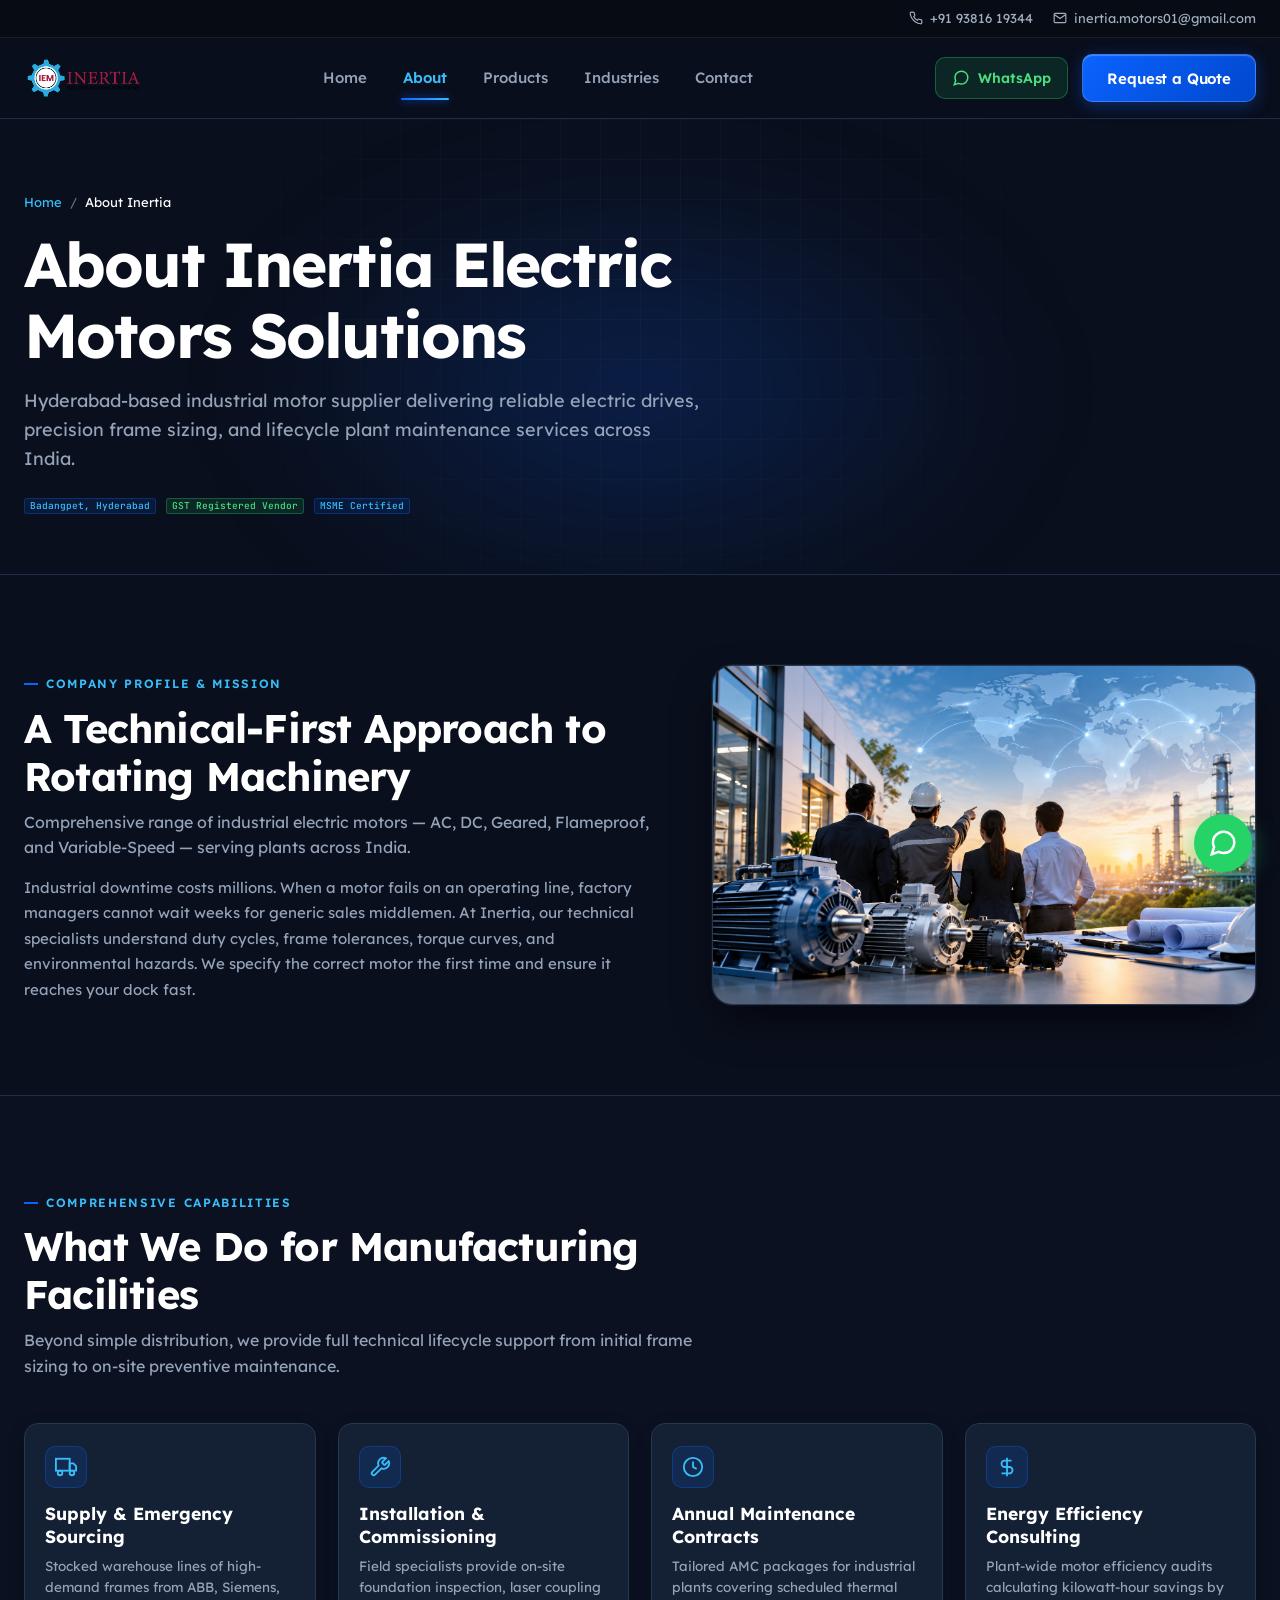
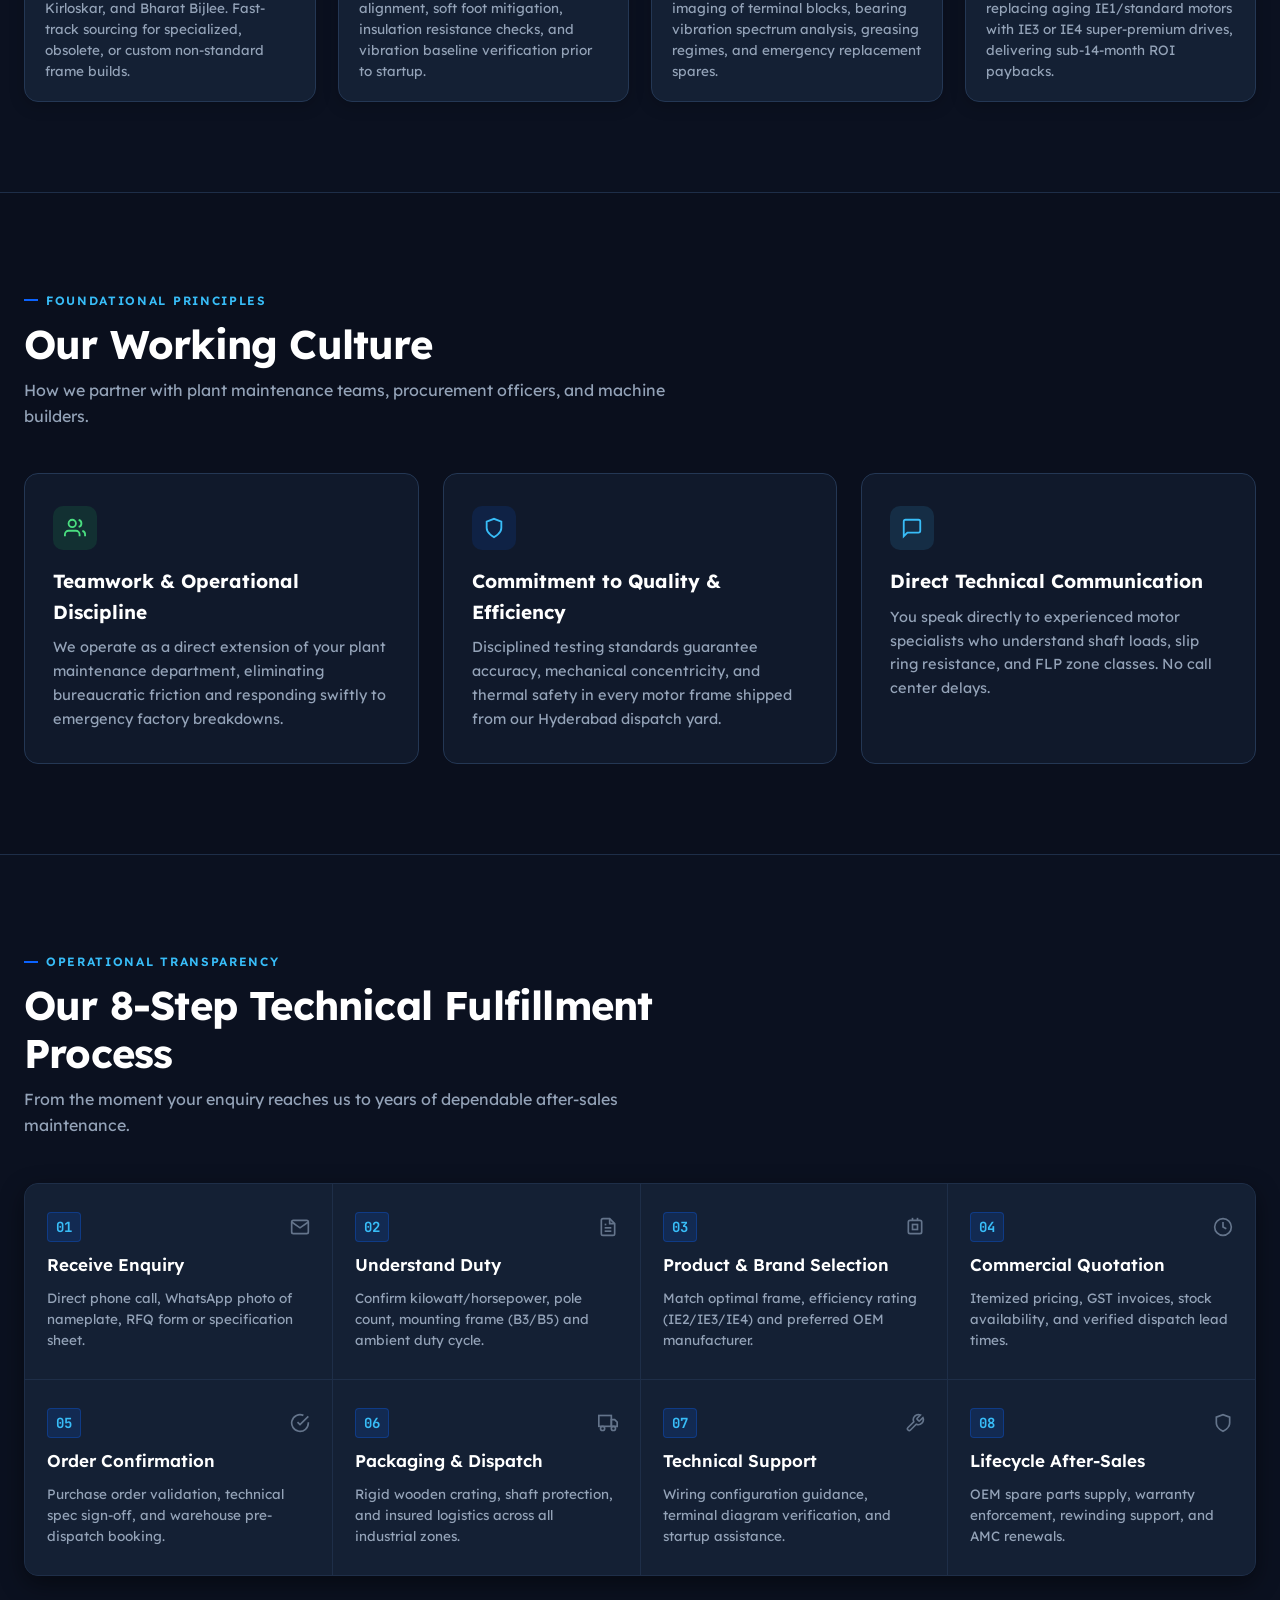
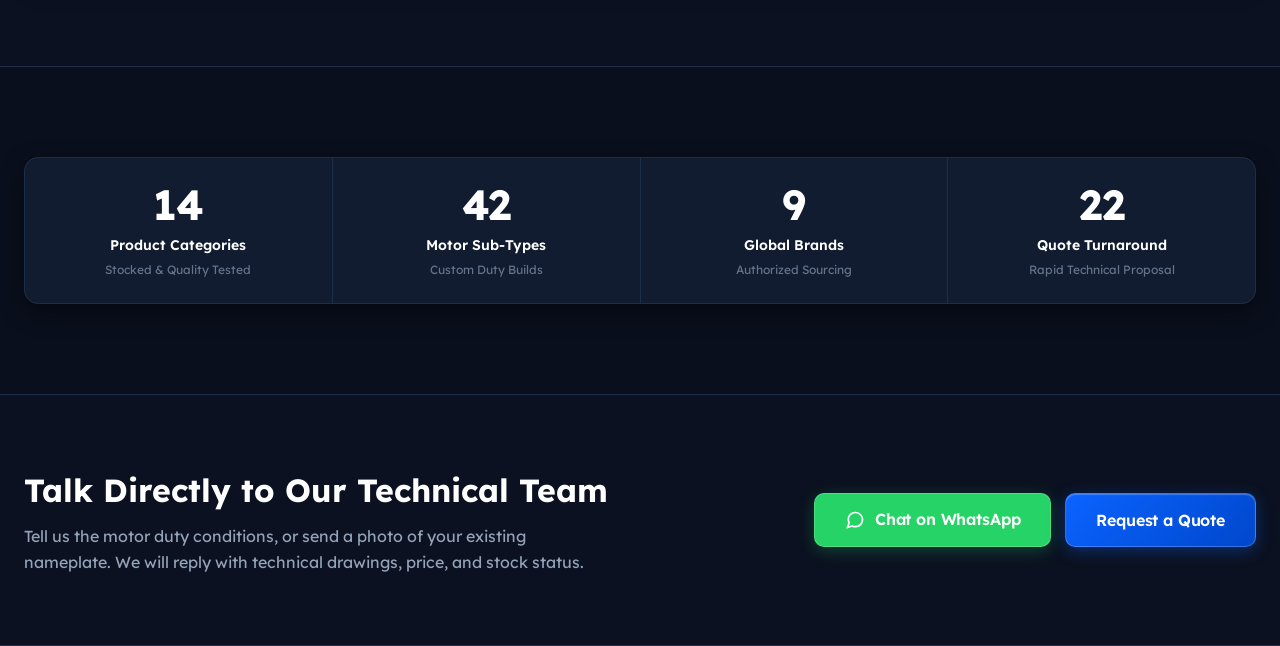
==== commit 10db816b: "feat: complete production website with GSTIN contact form, product assets, and responsive styles" ====
--- a/about.html
+++ b/about.html
@@ -2,6 +2,10 @@
 <html lang="en">
 <head>
   <meta charset="UTF-8">
+  <!-- Favicon and App Icons -->
+  <link rel="icon" type="image/png" href="images/IEM-3FLO-1-1-150x150.png">
+  <link rel="apple-touch-icon" href="images/IEM-3FLO-1-1-300x300.png">
+
   <meta name="viewport" content="width=device-width, initial-scale=1.0">
   <title>About Inertia Electric Motors Solutions | Hyderabad Industrial Motor Partner</title>
   <meta name="description" content="Inertia Electric Motors Solutions is a Hyderabad-based sole proprietorship delivering high-reliability industrial motors, technical consultation, installation, AMC and energy efficiency upgrades.">
@@ -20,13 +24,13 @@
   <div class="top-bar">
     <div class="container">
       <div class="top-bar-right">
-        <a href="tel:+919000000000" class="top-bar-item">
+        <a href="tel:+919381619344" class="top-bar-item">
           <svg width="14" height="14" viewBox="0 0 24 24" fill="none" stroke="currentColor" stroke-width="2"><path d="M22 16.92v3a2 2 0 0 1-2.18 2 19.79 19.79 0 0 1-8.63-3.07 19.5 19.5 0 0 1-6-6 19.79 19.79 0 0 1-3.07-8.67A2 2 0 0 1 4.11 2h3a2 2 0 0 1 2 1.72 12.84 12.84 0 0 0 .7 2.81 2 2 0 0 1-.45 2.11L8.09 9.91a16 16 0 0 0 6 6l1.27-1.27a2 2 0 0 1 2.11-.45 12.84 12.84 0 0 0 2.81.7A2 2 0 0 1 22 16.92z"></path></svg>
-          +91 90000 00000
+          +91 93816 19344
         </a>
-        <a href="mailto:sales@inertiaemotors.com" class="top-bar-item">
+        <a href="mailto:inertia.motors01@gmail.com" class="top-bar-item">
           <svg width="14" height="14" viewBox="0 0 24 24" fill="none" stroke="currentColor" stroke-width="2"><path d="M4 4h16c1.1 0 2 .9 2 2v12c0 1.1-.9 2-2 2H4c-1.1 0-2-.9-2-2V6c0-1.1.9-2 2-2z"></path><polyline points="22,6 12,13 2,6"></polyline></svg>
-          sales@inertiaemotors.com
+          inertia.motors01@gmail.com
         </a>
       </div>
     </div>
@@ -36,12 +40,8 @@
   <header class="main-header">
     <div class="container">
       <nav class="navbar">
-        <a href="index.html" class="brand-logo">
-          <div class="brand-symbol">I</div>
-          <div class="brand-text">
-            <span class="brand-name">Inertia</span>
-            <span class="brand-tag">ELECTRIC MOTORS</span>
-          </div>
+        <a href="index.html" class="brand-logo" aria-label="Inertia Electric Motors Home">
+          <img src="images/cropped-LOGO-PNG.png" alt="Inertia Electric Motors" class="brand-logo-img" width="140" height="52">
         </a>
 
         <div class="nav-menu">
@@ -53,7 +53,7 @@
         </div>
 
         <div class="nav-actions">
-          <a href="https://wa.me/919000000000" target="_blank" class="btn-whatsapp-header">
+          <a href="https://wa.me/919381619344" target="_blank" class="btn-whatsapp-header">
             <svg width="18" height="18" viewBox="0 0 24 24" fill="none" stroke="currentColor" stroke-width="2"><path d="M21 11.5a8.38 8.38 0 0 1-.9 3.8 8.5 8.5 0 0 1-7.6 4.7 8.38 8.38 0 0 1-3.8-.9L3 21l1.9-5.7a8.38 8.38 0 0 1-.9-3.8 8.5 8.5 0 0 1 4.7-7.6 8.38 8.38 0 0 1 3.8-.9h.5a8.48 8.48 0 0 1 8 8v.5z"></path></svg>
             <span>WhatsApp</span>
           </a>
@@ -81,7 +81,7 @@
     </div>
     <div class="mobile-menu-actions">
       <button class="btn btn-primary btn-block open-quote-modal">Request a Quick Quote</button>
-      <a href="https://wa.me/919000000000" target="_blank" class="btn btn-whatsapp btn-block">Chat on WhatsApp</a>
+      <a href="https://wa.me/919381619344" target="_blank" class="btn btn-whatsapp btn-block">Chat on WhatsApp</a>
     </div>
   </div>
 
@@ -120,7 +120,7 @@
     <!-- Company Story & Purpose -->
     <section class="section">
       <div class="container">
-        <div style="display: grid; grid-template-columns: repeat(auto-fit, minmax(340px, 1fr)); gap: 50px; align-items: center;">
+        <div class="about-profile-grid">
           <div class="reveal-on-scroll">
             <div class="section-pretitle">Company Profile &amp; Mission</div>
             <h2 class="section-title">A Technical-First Approach to Rotating Machinery</h2>
@@ -133,13 +133,8 @@
           </div>
 
           <div class="reveal-on-scroll">
-            <div style="border-radius: var(--radius-xl); overflow: hidden; border: 1px solid var(--border-card); box-shadow: var(--shadow-lg); position: relative; height: 380px;">
-              <img src="https://images.unsplash.com/photo-1581093057305-8e2b2b46dea5?auto=format&fit=crop&w=900&q=80" alt="Motor Testing & Workshop Facility" style="width: 100%; height: 100%; object-fit: cover;">
-              <div style="position: absolute; inset: 0; background: linear-gradient(to top, rgba(16,25,43,0.9) 0%, transparent 60%);"></div>
-              <div style="position: absolute; bottom: 20px; left: 20px; right: 20px;">
-                <div style="font-size: 12px; color: var(--accent-blue-light); font-weight: 600; text-transform: uppercase;">Direct Quality Assurance</div>
-                <div style="font-size: 16px; font-weight: 700; color: #fff;">Every Frame Inspected &amp; Tested Prior to Site Delivery</div>
-              </div>
+            <div class="about-profile-frame">
+              <img src="images/who are we.png" alt="Inertia Electric Motors - Company Profile &amp; Facility" class="about-profile-img" loading="lazy">
             </div>
           </div>
         </div>
@@ -378,7 +373,7 @@
             </p>
           </div>
           <div style="display: flex; gap: 14px; flex-wrap: wrap;">
-            <a href="https://wa.me/919000000000" target="_blank" class="btn btn-whatsapp btn-lg">
+            <a href="https://wa.me/919381619344" target="_blank" class="btn btn-whatsapp btn-lg">
               <svg width="20" height="20" viewBox="0 0 24 24" fill="none" stroke="currentColor" stroke-width="2"><path d="M21 11.5a8.38 8.38 0 0 1-.9 3.8 8.5 8.5 0 0 1-7.6 4.7 8.38 8.38 0 0 1-3.8-.9L3 21l1.9-5.7a8.38 8.38 0 0 1-.9-3.8 8.5 8.5 0 0 1 4.7-7.6 8.38 8.38 0 0 1 3.8-.9h.5a8.48 8.48 0 0 1 8 8v.5z"></path></svg>
               Chat on WhatsApp
             </a>
@@ -393,7 +388,7 @@
 
 
   <!-- Floating WhatsApp Action -->
-  <a href="https://wa.me/919000000000" target="_blank" class="floating-whatsapp" aria-label="Chat on WhatsApp">
+  <a href="https://wa.me/919381619344" target="_blank" class="floating-whatsapp" aria-label="Chat on WhatsApp">
     <span class="tooltip">Chat on WhatsApp</span>
     <svg width="30" height="30" viewBox="0 0 24 24" fill="none" stroke="currentColor" stroke-width="2"><path d="M21 11.5a8.38 8.38 0 0 1-.9 3.8 8.5 8.5 0 0 1-7.6 4.7 8.38 8.38 0 0 1-3.8-.9L3 21l1.9-5.7a8.38 8.38 0 0 1-.9-3.8 8.5 8.5 0 0 1 4.7-7.6 8.38 8.38 0 0 1 3.8-.9h.5a8.48 8.48 0 0 1 8 8v.5z"></path></svg>
   </a>
--- a/css/styles.css
+++ b/css/styles.css
@@ -231,6 +231,21 @@
   align-items: center;
   gap: 12px;
   text-decoration: none;
+}
+
+.brand-logo-img {
+  height: 44px;
+  width: auto;
+  max-width: 160px;
+  object-fit: contain;
+  display: block;
+}
+
+@media (max-width: 768px) {
+  .brand-logo-img {
+    height: 36px;
+    max-width: 130px;
+  }
 }
 
 .brand-symbol {
@@ -763,13 +778,20 @@
    Marquee / Brands Ticker
    ========================================================================== */
 
+/* ==========================================================================
+   Authorized Brands Marquee Ticker (Direct Duplicate of Home Brand Section)
+   ========================================================================== */
+.home-brands-section,
 .brands-ticker-section {
-  background: #070a14;
-  border-bottom: 1px solid var(--border-subtle);
-  padding: 26px 0;
+  padding: 38px 0 46px;
+  background: #F4F7FA;
+  border-top: 1px solid #E2E8F0;
+  border-bottom: 1px solid #E2E8F0;
   overflow: hidden;
-}
-
+  position: relative;
+}
+
+.home-brands-head,
 .brands-ticker-header {
   display: flex;
   align-items: center;
@@ -779,39 +801,173 @@
   flex-wrap: wrap;
 }
 
+.home-brands-label,
 .ticker-title {
-  font-size: 11px;
-  font-weight: 600;
-  letter-spacing: 0.12em;
+  font-size: 13px;
+  font-weight: 700;
+  letter-spacing: 0.08em;
   text-transform: uppercase;
-  color: var(--text-muted);
+  color: #1A365D;
   display: flex;
   align-items: center;
   gap: 8px;
 }
 
+.home-brands-meta {
+  font-size: 12px;
+  color: #64748B;
+}
+
 /* Overflow wrapper with edge fade */
+.ticker-container,
 .brands-ticker-wrap {
-  overflow: hidden;
-  position: relative;
-  -webkit-mask-image: linear-gradient(to right, transparent 0, black 60px, black calc(100% - 60px), transparent 100%);
-  mask-image: linear-gradient(to right, transparent 0, black 60px, black calc(100% - 60px), transparent 100%);
-}
-
-.ticker-track {
-  display: flex;
-  gap: 12px;
-  width: max-content;
-  animation: ticker-bounce 22s ease-in-out infinite alternate;
-}
-
-.ticker-track:hover {
-  animation-play-state: paused;
-}
-
-@keyframes ticker-bounce {
-  0%   { transform: translateX(0); }
-  100% { transform: translateX(calc(-50% + 40px)); }
+  overflow: hidden !important;
+  position: relative !important;
+  width: 100% !important;
+  max-width: 100vw !important;
+  box-sizing: border-box !important;
+  -webkit-mask-image: linear-gradient(to right, transparent 0, black 72px, black calc(100% - 72px), transparent 100%);
+  mask-image: linear-gradient(to right, transparent 0, black 72px, black calc(100% - 72px), transparent 100%);
+}
+
+.ticker-track,
+.brands-ticker-track {
+  display: flex !important;
+  gap: 14px !important;
+  width: max-content !important;
+  flex-shrink: 0 !important;
+  will-change: transform !important;
+  animation-name: pingPongBrands !important;
+  animation-duration: 24s !important;
+  animation-timing-function: ease-in-out !important;
+  animation-iteration-count: infinite !important;
+  animation-direction: alternate !important;
+}
+
+.ticker-track:hover,
+.brands-ticker-track:hover {
+  animation-play-state: paused !important;
+}
+
+@keyframes pingPongBrands {
+  0% { transform: translate3d(0, 0, 0); }
+  100% { transform: translate3d(var(--brands-travel, -1800px), 0, 0); }
+}
+
+.brand-card {
+  width: 176px;
+  height: 94px;
+  padding: 10px 10px 8px;
+  border: 1px solid #D8E0E8;
+  border-radius: var(--radius-sm, 8px);
+  background: linear-gradient(180deg, #FFFFFF, #F8FAFC);
+  box-shadow: inset 0 1px 0 rgba(255, 255, 255, 0.9), 0 8px 18px rgba(10, 18, 32, 0.04);
+  display: flex;
+  flex-direction: column;
+  align-items: center;
+  justify-content: center;
+  gap: 3px;
+  filter: grayscale(0.5);
+  opacity: 0.9;
+  transition: filter 0.25s ease, opacity 0.25s ease, border-color 0.25s ease, box-shadow 0.25s ease, transform 0.25s ease;
+  box-sizing: border-box;
+  flex-shrink: 0;
+  cursor: default;
+}
+
+.brand-card:hover {
+  filter: grayscale(0);
+  opacity: 1;
+  border-color: rgba(20, 92, 158, 0.55);
+  box-shadow: 0 12px 24px rgba(10, 18, 32, 0.08);
+  transform: translateY(-2px);
+}
+
+.brand-card-logo-wrap {
+  height: 28px;
+  display: flex;
+  align-items: center;
+  justify-content: center;
+  margin-bottom: 2px;
+  max-width: 100%;
+}
+
+.brand-card-logo {
+  max-height: 26px;
+  max-width: 82px;
+  width: auto;
+  height: auto;
+  object-fit: contain;
+  display: block;
+}
+
+.brand-card-name {
+  font-size: 13px;
+  font-weight: 800;
+  color: #141C2B;
+  letter-spacing: 0.02em;
+  line-height: 1.15;
+  text-align: center;
+}
+
+.brand-card-tag {
+  font-size: 10px;
+  color: #64748B;
+  line-height: 1.15;
+  text-align: center;
+  white-space: nowrap;
+}
+
+@media (max-width: 767px) {
+  .ticker-container,
+  .brands-ticker-wrap {
+    -webkit-mask-image: linear-gradient(to right, transparent 0, black 24px, black calc(100% - 24px), transparent 100%) !important;
+    mask-image: linear-gradient(to right, transparent 0, black 24px, black calc(100% - 24px), transparent 100%) !important;
+  }
+
+  .brands-ticker-track,
+  .ticker-track {
+    gap: 8px !important;
+  }
+
+  .brand-card,
+  .brands-ticker-track .brand-card {
+    width: 140px !important;
+    height: 74px !important;
+    padding: 6px 8px !important;
+    gap: 2px !important;
+  }
+
+  .brand-card-logo-wrap,
+  .brands-ticker-track .brand-card-logo-wrap {
+    height: 22px !important;
+    margin-bottom: 1px !important;
+  }
+
+  .brand-card-logo,
+  .brands-ticker-track .brand-card-logo {
+    max-height: 20px !important;
+    max-width: 68px !important;
+  }
+
+  .brand-card-name,
+  .brands-ticker-track .brand-card-name {
+    font-size: 11.5px !important;
+    line-height: 1.1 !important;
+  }
+
+  .brand-card-tag,
+  .brands-ticker-track .brand-card-tag {
+    font-size: 8.5px !important;
+    line-height: 1.1 !important;
+  }
+}
+
+@media (prefers-reduced-motion: reduce) {
+  .brands-ticker-track,
+  .ticker-track {
+    animation: none !important;
+  }
 }
 
 /* ==========================================================================
@@ -1181,40 +1337,65 @@
   }
 }
 
-.brand-card {
-  flex-shrink: 0;
-  width: 150px;
-  height: 68px;
-  background: rgba(255,255,255,0.03);
-  border: 1px solid var(--border-subtle);
-  border-radius: 6px;
-  display: flex;
-  flex-direction: column;
-  align-items: center;
-  justify-content: center;
-  padding: 8px 12px;
-  transition: background-color var(--transition-fast), border-color var(--transition-fast);
-  cursor: default;
-}
-
-.brand-card:hover {
-  background: rgba(56, 189, 248, 0.05);
-  border-color: rgba(56, 189, 248, 0.25);
-}
-
-.brand-card-name {
-  font-size: 15px;
-  font-weight: 700;
-  color: var(--text-primary);
-  letter-spacing: 0.01em;
-}
-
-.brand-card-tag {
-  font-size: 10px;
-  color: var(--text-muted);
-  margin-top: 3px;
-  text-align: center;
-}
+/* ==========================================================================
+   Company Profile & Mission (About Page Two-Column Section)
+   ========================================================================== */
+.about-profile-grid {
+  display: grid;
+  grid-template-columns: 1.15fr 0.85fr;
+  gap: 52px;
+  align-items: center;
+}
+
+.about-profile-frame {
+  position: relative;
+  width: 100%;
+  aspect-ratio: 16 / 10;
+  min-height: 340px;
+  border-radius: var(--radius-xl, 16px);
+  overflow: hidden;
+  border: 1px solid var(--border-card, rgba(255, 255, 255, 0.12));
+  background: var(--bg-surface-elevated, #162032);
+  box-shadow: 0 20px 45px -10px rgba(0, 0, 0, 0.65), 0 0 0 1px rgba(255, 255, 255, 0.05);
+  transition: transform var(--transition-normal, 0.25s ease), border-color var(--transition-normal, 0.25s ease), box-shadow var(--transition-normal, 0.25s ease);
+}
+
+.about-profile-frame:hover {
+  border-color: rgba(56, 189, 248, 0.35);
+  box-shadow: 0 24px 50px -10px rgba(0, 0, 0, 0.75), 0 0 20px rgba(14, 165, 233, 0.12);
+}
+
+.about-profile-img {
+  width: 100%;
+  height: 100%;
+  object-fit: cover;
+  display: block;
+  transition: transform 0.6s cubic-bezier(0.16, 1, 0.3, 1);
+}
+
+.about-profile-frame:hover .about-profile-img {
+  transform: scale(1.025);
+}
+
+@media (max-width: 900px) {
+  .about-profile-grid {
+    grid-template-columns: 1fr;
+    gap: 36px;
+  }
+
+  .about-profile-frame {
+    min-height: 280px;
+    aspect-ratio: 16 / 10;
+  }
+}
+
+@media (max-width: 480px) {
+  .about-profile-frame {
+    min-height: 220px;
+    aspect-ratio: 16 / 10;
+  }
+}
+
 
 /* ==========================================================================
    Industry Icon Grid (12-sector compact cards)
@@ -1911,93 +2092,135 @@
 }
 
 /* ==========================================================================
-   Catalogue Controls & Filter Bar
+   Product Search Bar (Premium Filter Area)
    ========================================================================== */
 
-.catalogue-controls {
-  background: var(--bg-surface-card);
-  border: 1px solid var(--border-card);
-  border-radius: var(--radius-lg);
-  padding: 20px 24px;
+.catalogue-search-bar {
+  display: flex;
+  align-items: center;
+  justify-content: space-between;
+  gap: 20px;
   margin-bottom: 36px;
-  display: flex;
-  flex-direction: column;
-  gap: 18px;
-  box-shadow: var(--shadow-sm);
-}
-
-.catalogue-search-row {
-  display: flex;
-  gap: 16px;
-  align-items: center;
   flex-wrap: wrap;
 }
 
-.search-input-wrap {
+.catalogue-search-bar .search-input-wrap {
+  position: relative;
   flex: 1;
-  min-width: 260px;
-  position: relative;
-}
-
-.search-input-wrap svg {
+  max-width: 680px;
+  min-width: 280px;
+}
+
+.catalogue-search-bar .search-icon {
   position: absolute;
-  left: 16px;
+  left: 18px;
   top: 50%;
   transform: translateY(-50%);
   color: var(--text-muted);
   pointer-events: none;
-}
-
-.search-input {
+  transition: color var(--transition-fast);
+}
+
+.catalogue-search-bar .search-input-wrap:focus-within .search-icon {
+  color: var(--accent-blue-light);
+}
+
+.catalogue-search-bar .search-input {
   width: 100%;
-  height: 48px;
-  padding: 0 16px 0 46px;
+  height: 52px;
+  padding: 0 46px 0 50px;
   border-radius: var(--radius-md);
   background: #0b1220;
-  border: 1px solid var(--border-subtle);
+  border: 1px solid var(--border-card);
   color: var(--text-primary);
+  font-family: var(--font-body);
   font-size: 15px;
   transition: all var(--transition-fast);
-}
-
-.search-input:focus {
+  box-shadow: 0 2px 8px rgba(0, 0, 0, 0.25);
+}
+
+.catalogue-search-bar .search-input::placeholder {
+  color: var(--text-muted);
+  font-size: 14px;
+}
+
+.catalogue-search-bar .search-input:hover {
+  border-color: rgba(255, 255, 255, 0.2);
+  background: #0f182c;
+}
+
+.catalogue-search-bar .search-input:focus {
   outline: none;
-  border-color: var(--border-focus);
-  box-shadow: 0 0 0 3px rgba(11, 99, 255, 0.2);
-}
-
-.search-input::placeholder {
+  background: #0d162a;
+  border-color: var(--accent-blue-light);
+  box-shadow: 0 0 0 3px rgba(11, 99, 255, 0.22), 0 8px 24px rgba(0, 0, 0, 0.35);
+}
+
+.catalogue-search-bar .search-clear-btn {
+  position: absolute;
+  right: 14px;
+  top: 50%;
+  transform: translateY(-50%);
+  background: rgba(255, 255, 255, 0.08);
+  border: none;
+  border-radius: 50%;
+  width: 26px;
+  height: 26px;
+  display: flex;
+  align-items: center;
+  justify-content: center;
   color: var(--text-muted);
-}
-
-/* Category Tabs */
-.category-tabs {
-  display: flex;
-  gap: 8px;
-  flex-wrap: wrap;
-}
-
-.category-tab {
-  padding: 8px 16px;
-  border-radius: var(--radius-sm);
-  background: rgba(255, 255, 255, 0.04);
+  cursor: pointer;
+  transition: all var(--transition-fast);
+  padding: 0;
+}
+
+.catalogue-search-bar .search-clear-btn:hover {
+  background: rgba(255, 255, 255, 0.2);
+  color: var(--text-primary);
+  transform: translateY(-50%) scale(1.08);
+}
+
+.products-count-badge {
+  font-size: 13.5px;
+  color: var(--text-secondary);
+  white-space: nowrap;
+  font-family: var(--font-mono);
+  display: inline-flex;
+  align-items: center;
+  padding: 10px 18px;
+  background: rgba(16, 25, 43, 0.6);
   border: 1px solid var(--border-subtle);
-  color: var(--text-secondary);
-  font-size: 14px;
-  font-weight: 500;
-  transition: all var(--transition-fast);
-}
-
-.category-tab:hover {
-  color: var(--text-primary);
-  border-color: rgba(255, 255, 255, 0.2);
-}
-
-.category-tab.active {
-  background: var(--accent-blue);
-  border-color: var(--accent-blue);
-  color: #ffffff;
-  box-shadow: 0 0 14px rgba(11, 99, 255, 0.35);
+  border-radius: var(--radius-md);
+  box-shadow: var(--shadow-sm);
+  letter-spacing: 0.01em;
+}
+
+@media (max-width: 768px) {
+  .catalogue-search-bar {
+    flex-direction: column;
+    align-items: stretch;
+    gap: 14px;
+    margin-bottom: 28px;
+  }
+
+  .catalogue-search-bar .search-input-wrap {
+    max-width: 100%;
+    min-width: 0;
+  }
+
+  .catalogue-search-bar .search-input {
+    height: 48px;
+    font-size: 14px;
+    padding-left: 46px;
+    padding-right: 42px;
+  }
+
+  .products-count-badge {
+    align-self: flex-start;
+    padding: 8px 14px;
+    font-size: 12.5px;
+  }
 }
 
 /* ==========================================================================
@@ -2052,6 +2275,33 @@
 
 .form-input::placeholder, .form-textarea::placeholder {
   color: var(--text-muted);
+}
+
+.form-input.is-invalid, .form-select.is-invalid, .form-textarea.is-invalid {
+  border-color: #ef4444 !important;
+  box-shadow: 0 0 0 3px rgba(239, 68, 68, 0.25) !important;
+}
+
+.form-field-error {
+  color: #ef4444;
+  font-size: 12.5px;
+  margin-top: 5px;
+  font-weight: 500;
+  display: flex;
+  align-items: center;
+  gap: 5px;
+}
+
+.contact-form-grid {
+  display: grid;
+  grid-template-columns: 1fr 1fr;
+  gap: 16px;
+}
+
+@media (max-width: 640px) {
+  .contact-form-grid {
+    grid-template-columns: 1fr;
+  }
 }
 
 /* Subject Choice Pills */
@@ -2441,6 +2691,10 @@
   .section {
     padding: 64px 0;
   }
+  .section > .container > div[style*="minmax(320px"] {
+    grid-template-columns: 1fr !important;
+    gap: 36px !important;
+  }
 }
 
 @media (max-width: 640px) {
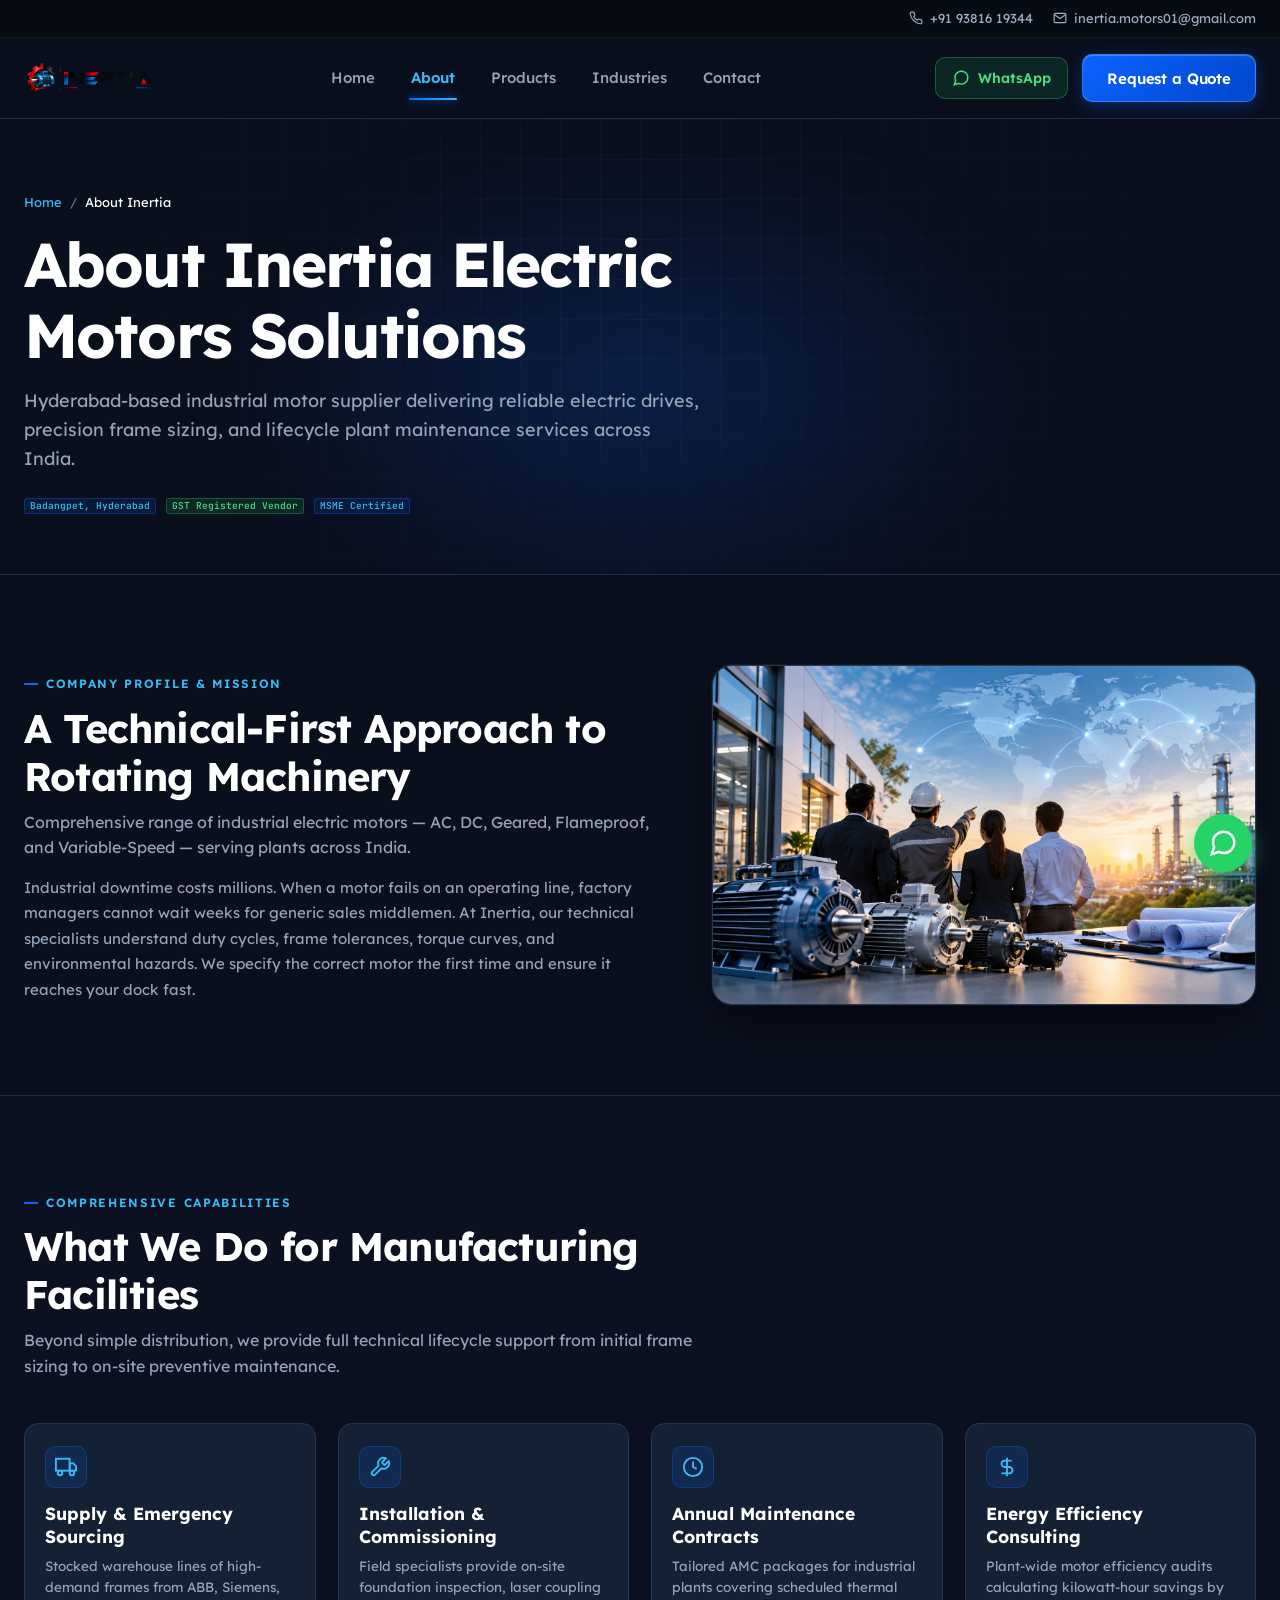
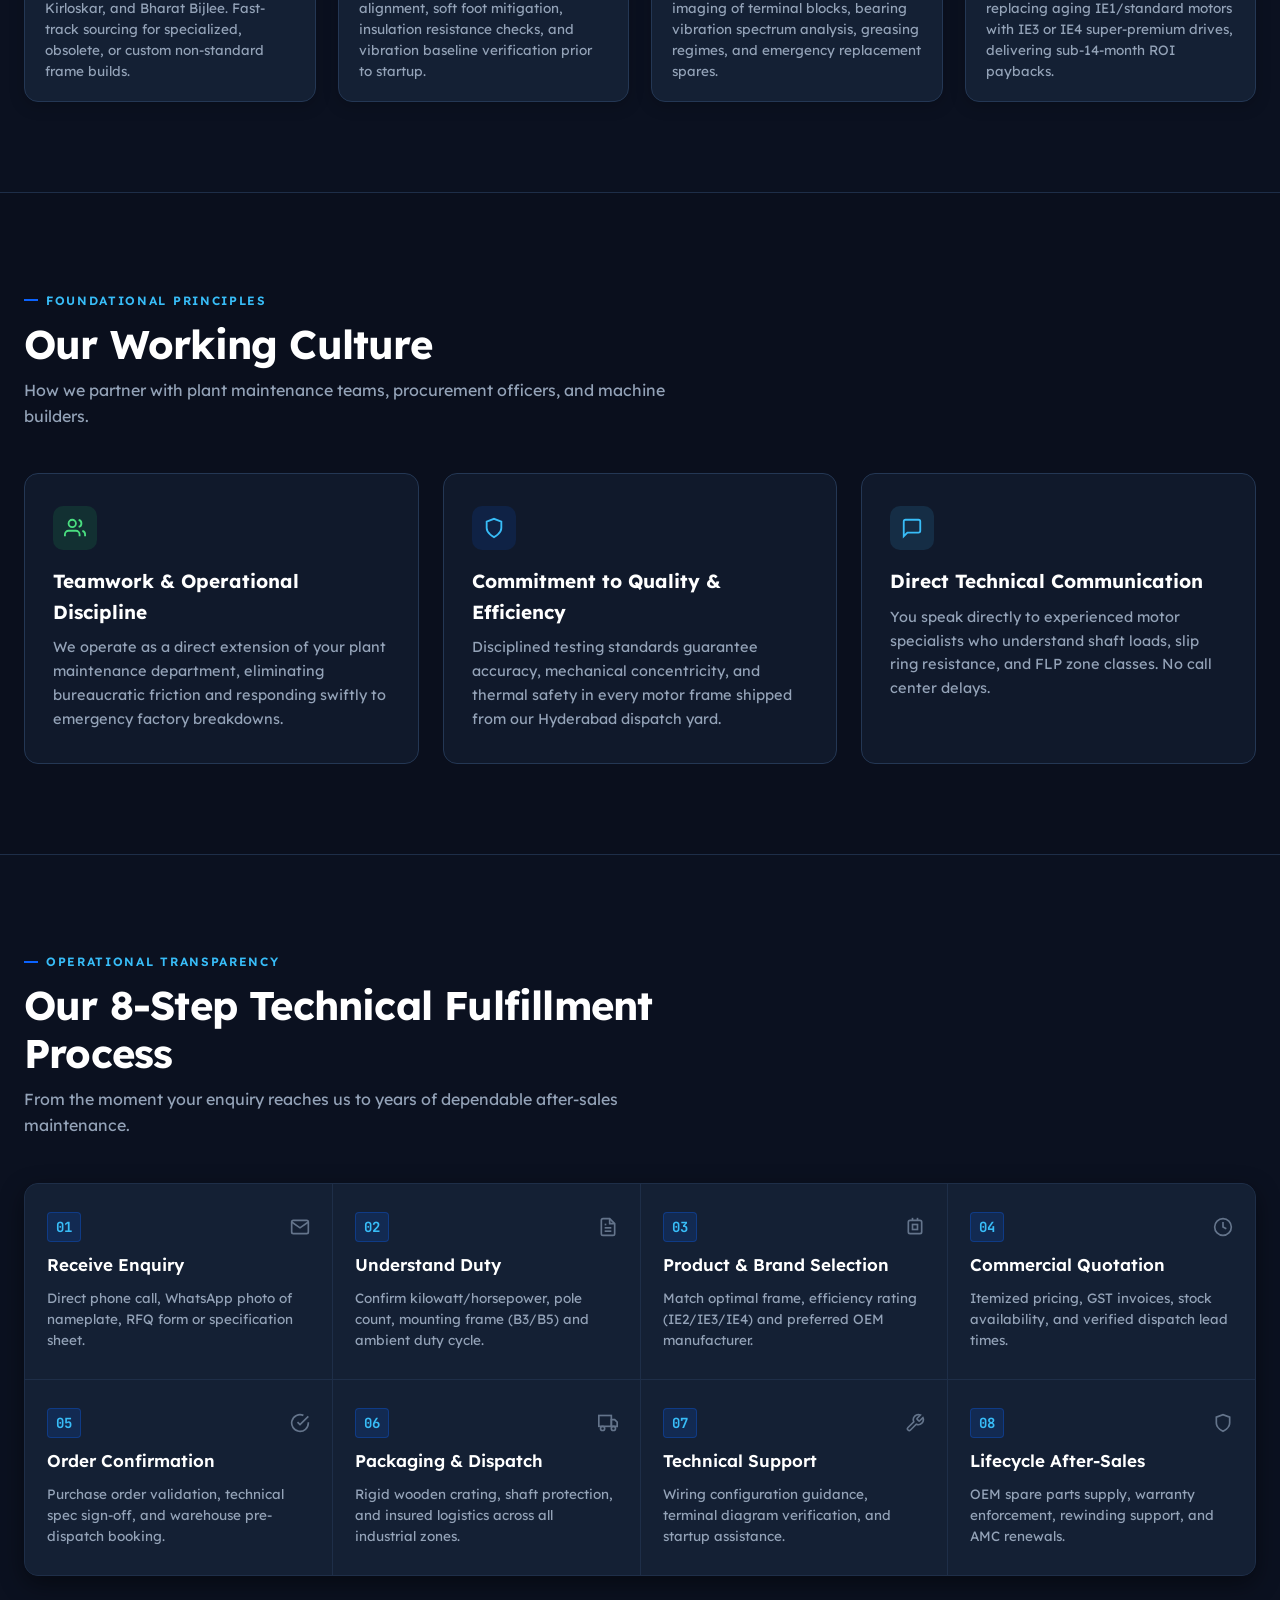
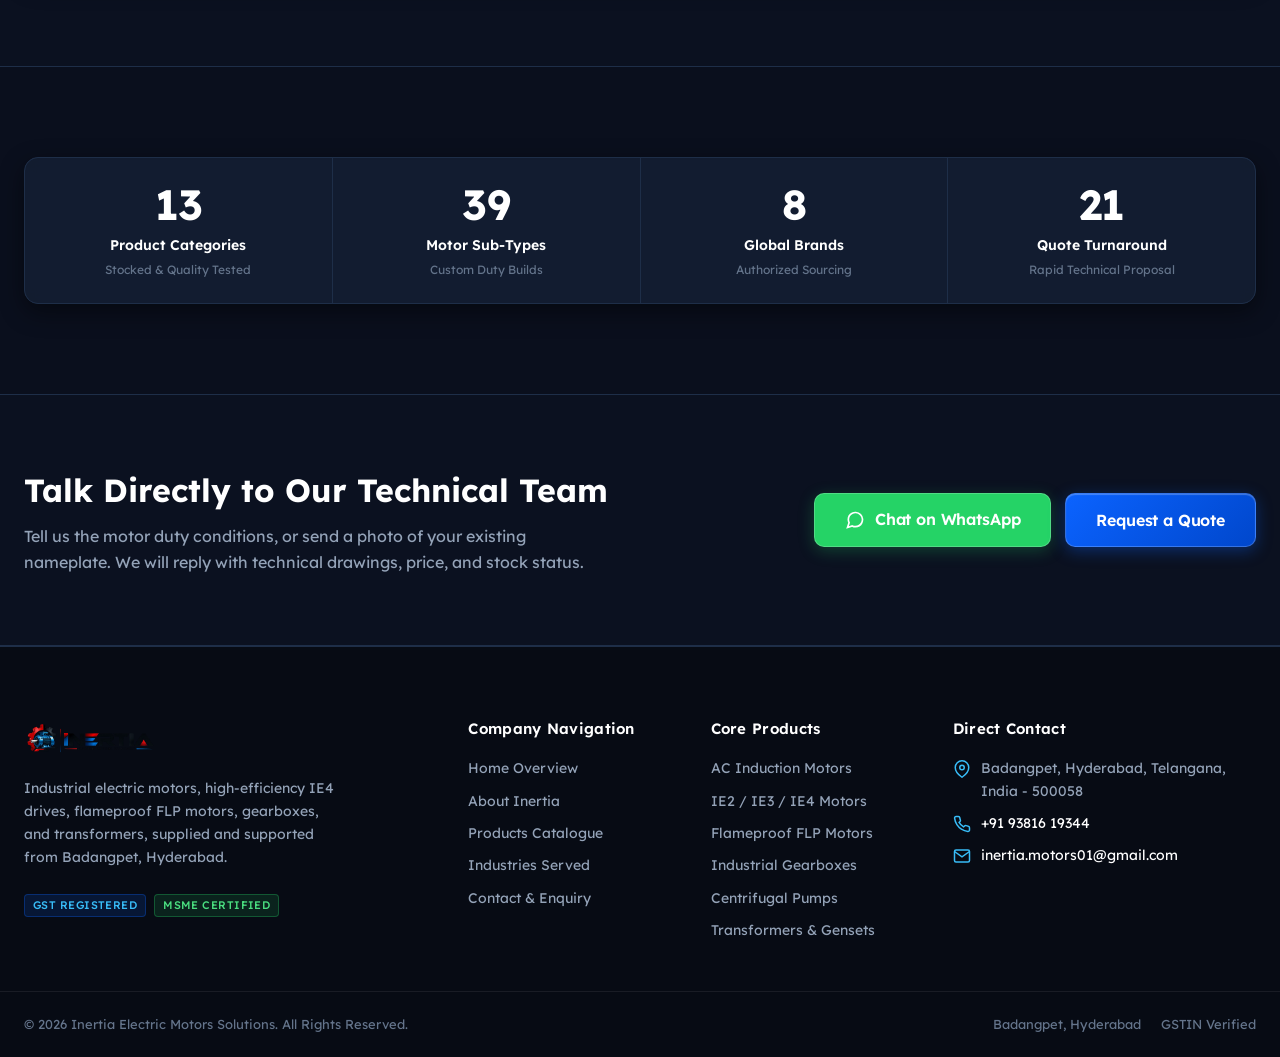
==== commit d56d1593: "Update IEM branding and home product showcase" ====
--- a/about.html
+++ b/about.html
@@ -3,8 +3,8 @@
 <head>
   <meta charset="UTF-8">
   <!-- Favicon and App Icons -->
-  <link rel="icon" type="image/png" href="images/IEM-3FLO-1-1-150x150.png">
-  <link rel="apple-touch-icon" href="images/IEM-3FLO-1-1-300x300.png">
+  <link rel="icon" type="image/png" href="images/New Logo IEMs 11.png">
+  <link rel="apple-touch-icon" href="images/New Logo IEMs 11.png">
 
   <meta name="viewport" content="width=device-width, initial-scale=1.0">
   <title>About Inertia Electric Motors Solutions | Hyderabad Industrial Motor Partner</title>
@@ -41,7 +41,7 @@
     <div class="container">
       <nav class="navbar">
         <a href="index.html" class="brand-logo" aria-label="Inertia Electric Motors Home">
-          <img src="images/cropped-LOGO-PNG.png" alt="Inertia Electric Motors" class="brand-logo-img" width="140" height="52">
+          <img src="images/New Logo IEMs 11.png" alt="Inertia Electric Motors" class="brand-logo-img" width="156" height="52">
         </a>
 
         <div class="nav-menu">
@@ -386,6 +386,80 @@
     </section>
   </main>
 
+  <!-- Site Footer -->
+  <footer class="site-footer">
+    <div class="footer-main">
+      <div class="container">
+        <div class="footer-grid">
+          <div class="footer-col">
+            <a href="index.html" class="brand-logo" aria-label="Inertia Electric Motors Home">
+              <img src="images/New Logo IEMs 11.png" alt="Inertia Electric Motors" class="brand-logo-img" style="height: 44px; width: auto; opacity: 0.95;">
+            </a>
+            <p style="font-size: 14px; color: var(--text-secondary); line-height: 1.65; max-width: 320px;">
+              Industrial electric motors, high-efficiency IE4 drives, flameproof FLP motors, gearboxes, and transformers, supplied and supported from Badangpet, Hyderabad.
+            </p>
+            <div style="display: flex; gap: 8px; margin-top: 8px; flex-wrap: wrap;">
+              <span class="top-badge">GST Registered</span>
+              <span class="top-badge msme">MSME Certified</span>
+            </div>
+          </div>
+
+          <div class="footer-col">
+            <h4 class="footer-heading">Company Navigation</h4>
+            <div class="footer-links">
+              <a href="index.html" class="footer-link">Home Overview</a>
+              <a href="about.html" class="footer-link">About Inertia</a>
+              <a href="products.html" class="footer-link">Products Catalogue</a>
+              <a href="industries.html" class="footer-link">Industries Served</a>
+              <a href="contact.html" class="footer-link">Contact &amp; Enquiry</a>
+            </div>
+          </div>
+
+          <div class="footer-col">
+            <h4 class="footer-heading">Core Products</h4>
+            <div class="footer-links">
+              <a href="products.html?search=induction" class="footer-link">AC Induction Motors</a>
+              <a href="products.html?search=ie" class="footer-link">IE2 / IE3 / IE4 Motors</a>
+              <a href="products.html?search=flameproof" class="footer-link">Flameproof FLP Motors</a>
+              <a href="products.html?cat=gearing" class="footer-link">Industrial Gearboxes</a>
+              <a href="products.html?cat=pumps" class="footer-link">Centrifugal Pumps</a>
+              <a href="products.html?cat=power" class="footer-link">Transformers &amp; Gensets</a>
+            </div>
+          </div>
+
+          <div class="footer-col">
+            <h4 class="footer-heading">Direct Contact</h4>
+            <div class="footer-links">
+              <div class="footer-contact-item">
+                <svg width="18" height="18" viewBox="0 0 24 24" fill="none" stroke="currentColor" stroke-width="2"><path d="M21 10c0 7-9 13-9 13s-9-6-9-13a9 9 0 0 1 18 0z"></path><circle cx="12" cy="10" r="3"></circle></svg>
+                <span>Badangpet, Hyderabad, Telangana, India - 500058</span>
+              </div>
+              <div class="footer-contact-item">
+                <svg width="18" height="18" viewBox="0 0 24 24" fill="none" stroke="currentColor" stroke-width="2"><path d="M22 16.92v3a2 2 0 0 1-2.18 2 19.79 19.79 0 0 1-8.63-3.07 19.5 19.5 0 0 1-6-6 19.79 19.79 0 0 1-3.07-8.67A2 2 0 0 1 4.11 2h3a2 2 0 0 1 2 1.72 12.84 12.84 0 0 0 .7 2.81 2 2 0 0 1-.45 2.11L8.09 9.91a16 16 0 0 0 6 6l1.27-1.27a2 2 0 0 1 2.11-.45 12.84 12.84 0 0 0 2.81.7A2 2 0 0 1 22 16.92z"></path></svg>
+                <a href="tel:+919381619344" style="color: #fff;">+91 93816 19344</a>
+              </div>
+              <div class="footer-contact-item">
+                <svg width="18" height="18" viewBox="0 0 24 24" fill="none" stroke="currentColor" stroke-width="2"><path d="M4 4h16c1.1 0 2 .9 2 2v12c0 1.1-.9 2-2 2H4c-1.1 0-2-.9-2-2V6c0-1.1.9-2 2-2z"></path><polyline points="22,6 12,13 2,6"></polyline></svg>
+                <a href="mailto:inertia.motors01@gmail.com" style="color: #fff;">inertia.motors01@gmail.com</a>
+              </div>
+            </div>
+          </div>
+        </div>
+      </div>
+    </div>
+
+    <div class="footer-bottom">
+      <div class="container">
+        <div>
+          © 2026 Inertia Electric Motors Solutions. All Rights Reserved.
+        </div>
+        <div style="display: flex; gap: 20px;">
+          <span>Badangpet, Hyderabad</span>
+          <span>GSTIN Verified</span>
+        </div>
+      </div>
+    </div>
+  </footer>
 
   <!-- Floating WhatsApp Action -->
   <a href="https://wa.me/919381619344" target="_blank" class="floating-whatsapp" aria-label="Chat on WhatsApp">
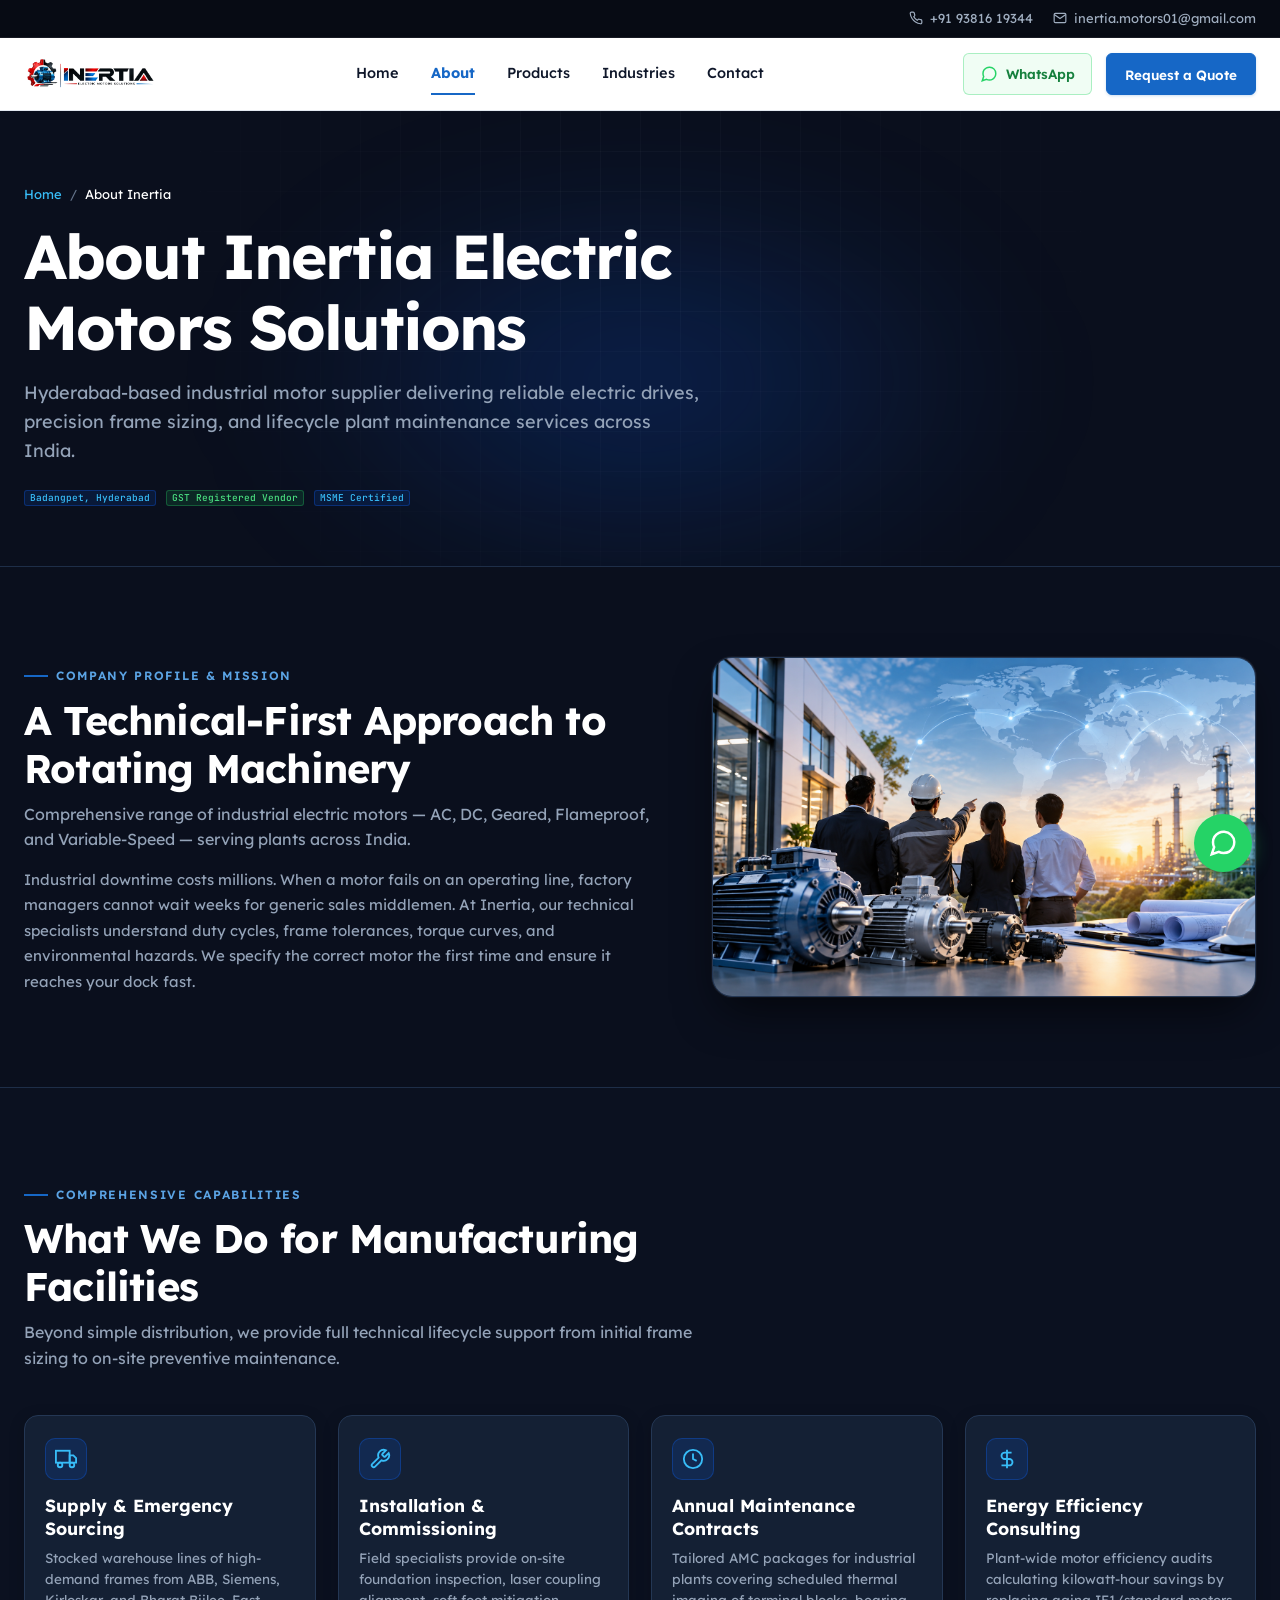
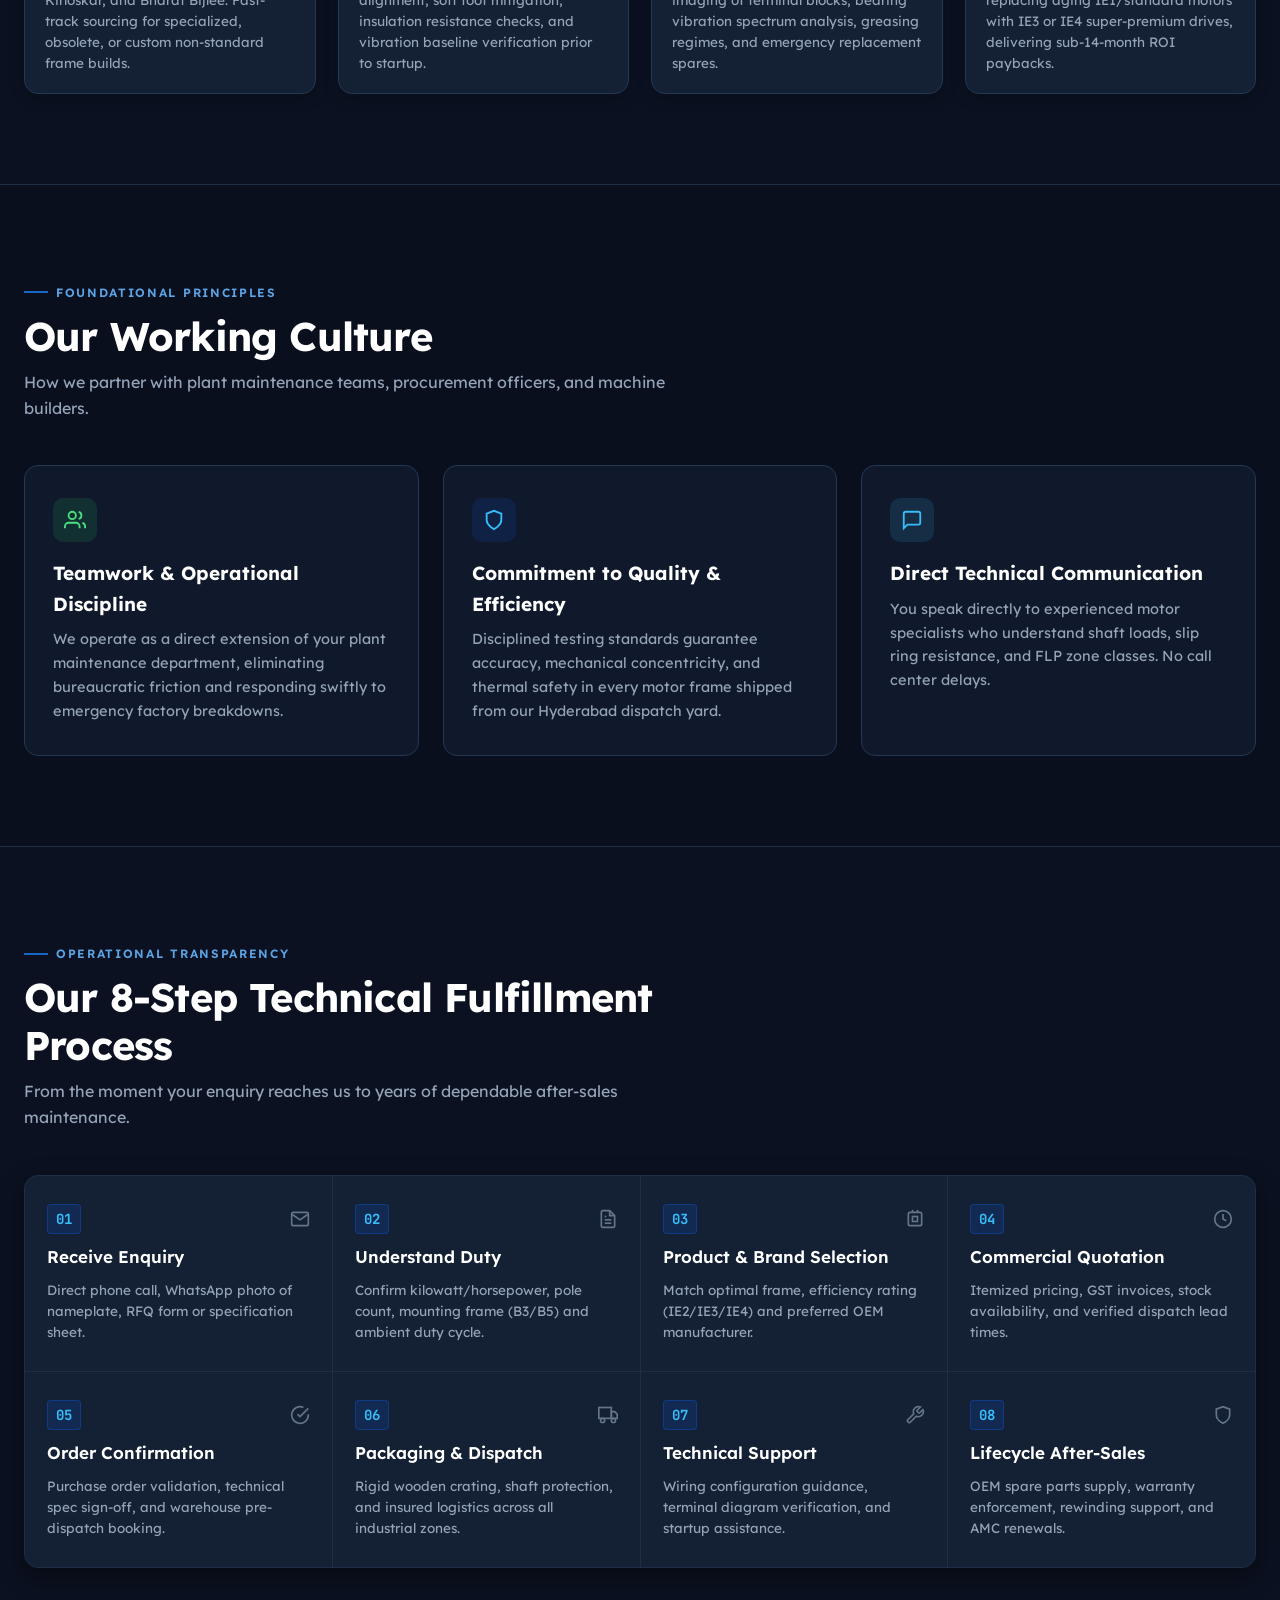
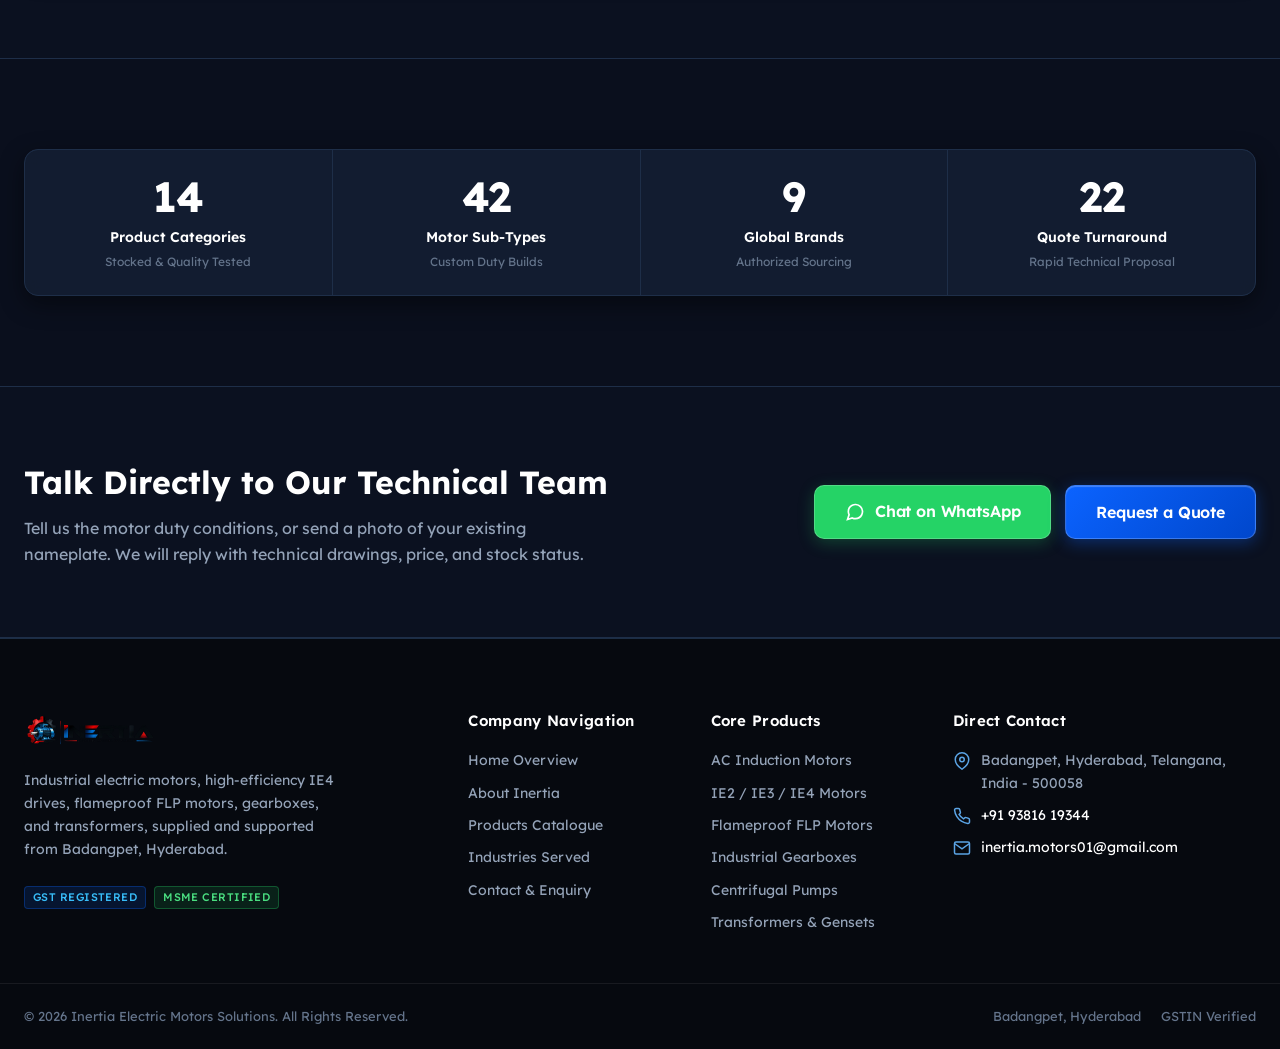
==== commit 5caac294: "Add premium dark styling layer and clean white header across all pages" ====
--- a/about.html
+++ b/about.html
@@ -17,6 +17,7 @@
   
   <!-- Stylesheets -->
   <link rel="stylesheet" href="css/styles.css">
+  <link rel="stylesheet" href="css/premium.css?v=3">
 </head>
 <body>
 
--- a/css/premium.css
+++ b/css/premium.css
@@ -0,0 +1,769 @@
+/* ============================================================
+   INERTIA ELECTRIC MOTORS — PREMIUM DARK INDUSTRIAL LAYER
+   File: css/premium.css
+   Loaded: LAST (after styles.css + home.css)
+   Purpose: Surgical dark-theme override — home page unification
+            + inner-page visual polish.
+   ============================================================ */
+
+/* ============================================================
+   SECTION 1 — SHARED DESIGN TOKENS
+   ============================================================ */
+:root {
+  --p-navy:          #0B1120;
+  --p-navy-surface:  #10192C;
+  --p-navy-elevated: #162438;
+  --p-navy-border:   #1C2E46;
+  --p-navy-border-strong: #243D5C;
+  --p-blue:          #1667C6;
+  --p-blue-dim:      rgba(22, 103, 198, 0.15);
+  --p-accent:        #5BA4E5;
+  --p-white:         #EFF4FC;
+  --p-silver:        #B8C8DC;
+  --p-muted:         #5C7A96;
+  --p-steel:         #3A5470;
+  --p-green:         #25D366;
+}
+
+/* ============================================================
+   SECTION 2 — HOME PAGE: DARK BACKGROUND UNIFICATION
+   ============================================================ */
+body.home-page {
+  background: var(--p-navy) !important;
+  color: var(--p-white) !important;
+}
+
+body.home-page a:not(.home-btn):not(.home-nav-link):not(.home-drawer-link):not(.footer-link):not(.home-link-arrow) {
+  color: inherit;
+}
+
+/* ============================================================
+   SECTION 3 — GLOBAL HEADER: PREMIUM CLEAN WHITE
+   Consistent across: index.html, about.html, products.html,
+                      industries.html, contact.html
+   ============================================================ */
+.main-header,
+body.home-page .main-header {
+  background: #FFFFFF !important;
+  border-bottom: 1px solid #E2E8F0 !important;
+  box-shadow: 0 2px 10px rgba(15, 23, 42, 0.04) !important;
+  backdrop-filter: blur(12px) !important;
+  -webkit-backdrop-filter: blur(12px) !important;
+  transition: background-color 0.25s ease, border-color 0.25s ease, box-shadow 0.25s ease !important;
+}
+
+.main-header.scrolled,
+body.home-page .main-header.scrolled {
+  background: #FFFFFF !important;
+  border-bottom-color: #CBD5E1 !important;
+  box-shadow: 0 4px 18px rgba(15, 23, 42, 0.07) !important;
+}
+
+.main-header .navbar,
+.main-header .home-nav-inner {
+  height: 72px !important;
+  display: flex !important;
+  align-items: center !important;
+  justify-content: space-between !important;
+}
+
+@media (max-width: 768px) {
+  .main-header .navbar,
+  .main-header .home-nav-inner {
+    height: 64px !important;
+  }
+}
+
+/* --- Brand Logo on White Header --- */
+.main-header .brand-logo,
+.main-header .home-brand {
+  display: flex !important;
+  align-items: center !important;
+  text-decoration: none !important;
+  flex-shrink: 0 !important;
+}
+
+.main-header .brand-logo-img,
+.main-header .brand-logo img,
+.main-header .home-brand img {
+  height: 44px !important;
+  width: auto !important;
+  max-width: 170px !important;
+  object-fit: contain !important;
+  filter: none !important;
+  opacity: 1 !important;
+  display: block !important;
+  vertical-align: middle !important;
+}
+
+@media (max-width: 768px) {
+  .main-header .brand-logo-img,
+  .main-header .brand-logo img,
+  .main-header .home-brand img {
+    height: 36px !important;
+    max-width: 140px !important;
+  }
+}
+
+/* --- Navigation Links: Dark Navy + Blue Active Indicator --- */
+.main-header .nav-link,
+.main-header .home-nav-link,
+body.home-page .home-nav-link {
+  font-family: 'Lexend Deca', system-ui, sans-serif !important;
+  font-size: 14.5px !important;
+  font-weight: 500 !important;
+  color: #0F172A !important; /* dark navy */
+  text-decoration: none !important;
+  padding: 8px 0 !important;
+  position: relative !important;
+  border-bottom: 2px solid transparent !important;
+  background: transparent !important;
+  transition: color 0.2s ease, border-color 0.2s ease !important;
+}
+
+.main-header .nav-link:hover,
+.main-header .home-nav-link:hover,
+body.home-page .home-nav-link:hover {
+  color: #1667C6 !important; /* refined blue */
+  border-bottom-color: rgba(22, 103, 198, 0.35) !important;
+}
+
+.main-header .nav-link.active,
+.main-header .home-nav-link.active,
+body.home-page .home-nav-link.active {
+  color: #1667C6 !important;
+  font-weight: 700 !important; /* slightly stronger weight */
+  border-bottom-color: #1667C6 !important; /* refined blue indicator */
+}
+
+/* Remove glow underline from inner-page dark theme in styles.css */
+.main-header .nav-link.active::after {
+  display: none !important;
+}
+
+/* --- Request a Quote Button: Refined Blue --- */
+.main-header .btn-primary.btn-header-quote,
+.main-header .home-btn-primary.home-btn-quote-desktop,
+body.home-page .home-btn-primary.home-btn-quote-desktop {
+  background: #1667C6 !important;
+  color: #FFFFFF !important;
+  border: 1px solid #1667C6 !important;
+  border-radius: 6px !important;
+  height: 42px !important;
+  padding: 0 18px !important;
+  font-family: 'Lexend Deca', system-ui, sans-serif !important;
+  font-size: 13.5px !important;
+  font-weight: 600 !important;
+  letter-spacing: -0.01em !important;
+  display: inline-flex !important;
+  align-items: center !important;
+  justify-content: center !important;
+  box-shadow: 0 1px 3px rgba(22, 103, 198, 0.22) !important;
+  transition: background-color 0.2s ease, border-color 0.2s ease, box-shadow 0.2s ease, transform 0.2s ease !important;
+  cursor: pointer !important;
+}
+
+.main-header .btn-primary.btn-header-quote:hover,
+.main-header .home-btn-primary.home-btn-quote-desktop:hover,
+body.home-page .home-btn-primary.home-btn-quote-desktop:hover {
+  background: #1254A3 !important;
+  border-color: #1254A3 !important;
+  box-shadow: 0 4px 12px rgba(22, 103, 198, 0.32) !important;
+  transform: translateY(-1px) !important;
+  color: #FFFFFF !important;
+}
+
+/* --- WhatsApp Button: Green Styling on White Header --- */
+.main-header .btn-whatsapp-header,
+.main-header .home-nav-actions .home-btn-whatsapp,
+body.home-page .home-nav-actions .home-btn-whatsapp {
+  background: #F0FDF4 !important;
+  border: 1px solid rgba(37, 211, 102, 0.35) !important;
+  border-radius: 6px !important;
+  height: 42px !important;
+  padding: 0 16px !important;
+  color: #15803D !important;
+  font-family: 'Lexend Deca', system-ui, sans-serif !important;
+  font-size: 13.5px !important;
+  font-weight: 600 !important;
+  display: inline-flex !important;
+  align-items: center !important;
+  gap: 8px !important;
+  text-decoration: none !important;
+  box-shadow: none !important;
+  transition: all 0.2s ease !important;
+}
+
+.main-header .btn-whatsapp-header svg,
+.main-header .home-nav-actions .home-btn-whatsapp svg {
+  stroke: #25D366 !important;
+  transition: stroke 0.2s ease !important;
+}
+
+.main-header .btn-whatsapp-header:hover,
+.main-header .home-nav-actions .home-btn-whatsapp:hover,
+body.home-page .home-nav-actions .home-btn-whatsapp:hover {
+  background: #25D366 !important;
+  border-color: #25D366 !important;
+  color: #FFFFFF !important;
+  box-shadow: 0 4px 14px rgba(37, 211, 102, 0.28) !important;
+  transform: translateY(-1px) !important;
+}
+
+.main-header .btn-whatsapp-header:hover svg,
+.main-header .home-nav-actions .home-btn-whatsapp:hover svg {
+  stroke: #FFFFFF !important;
+}
+
+/* --- Mobile Toggle (Hamburger) on White Header --- */
+.main-header .mobile-toggle,
+.main-header .home-mobile-toggle,
+body.home-page .home-mobile-toggle {
+  background: #F8FAFC !important;
+  border: 1px solid #E2E8F0 !important;
+  border-radius: 6px !important;
+  width: 42px !important;
+  height: 42px !important;
+  cursor: pointer !important;
+  transition: background-color 0.2s ease, border-color 0.2s ease !important;
+}
+
+.main-header .mobile-toggle:hover,
+.main-header .home-mobile-toggle:hover,
+body.home-page .home-mobile-toggle:hover {
+  background: #F1F5F9 !important;
+  border-color: #CBD5E1 !important;
+}
+
+.main-header .mobile-toggle span {
+  background-color: #0F172A !important;
+}
+
+.main-header .home-mobile-toggle svg line,
+body.home-page .home-mobile-toggle svg line {
+  stroke: #0F172A !important;
+}
+
+@media (max-width: 768px) {
+  .main-header .btn-primary.btn-header-quote,
+  .main-header .home-btn-primary.home-btn-quote-desktop,
+  body.home-page .home-btn-primary.home-btn-quote-desktop {
+    display: none !important;
+  }
+}
+
+@media (max-width: 480px) {
+  .main-header .btn-whatsapp-header,
+  .main-header .home-nav-actions .home-btn-whatsapp,
+  body.home-page .home-nav-actions .home-btn-whatsapp {
+    height: 38px !important;
+    padding: 0 10px !important;
+    font-size: 12.5px !important;
+    gap: 5px !important;
+  }
+
+  .main-header .mobile-toggle,
+  .main-header .home-mobile-toggle,
+  body.home-page .home-mobile-toggle {
+    width: 38px !important;
+    height: 38px !important;
+  }
+}
+
+
+
+/* ============================================================
+   SECTION 4 — BRANDS TICKER: LIGHT STRIP → DARK SURFACE
+   ============================================================ */
+.home-brands-section,
+.brands-ticker-section {
+  background: var(--p-navy-surface) !important;
+  border-top-color: var(--p-navy-border) !important;
+  border-bottom-color: var(--p-navy-border) !important;
+}
+
+.home-brands-label,
+.ticker-title {
+  color: var(--p-accent) !important;
+}
+
+.home-brands-meta {
+  color: var(--p-muted) !important;
+}
+
+.brand-card {
+  background: var(--p-navy-elevated) !important;
+  border-color: var(--p-navy-border-strong) !important;
+  box-shadow: 0 2px 8px rgba(0, 0, 0, 0.3) !important;
+  filter: grayscale(0.1) brightness(1.0) !important;
+  opacity: 0.95 !important;
+}
+
+.brand-card:hover {
+  border-color: var(--p-blue) !important;
+  box-shadow: 0 6px 20px rgba(0, 0, 0, 0.4) !important;
+  filter: grayscale(0) brightness(1.05) !important;
+  opacity: 1 !important;
+}
+
+.brand-card-name {
+  color: var(--p-silver) !important;
+}
+
+.brand-card-tag {
+  color: var(--p-muted) !important;
+}
+
+/* ============================================================
+   SECTION 5 — HOME SECTIONS: LIGHT ALTERNATING → DARK TONAL
+   ============================================================ */
+body.home-page .home-section-alt {
+  background: var(--p-navy-surface) !important;
+  border-top-color: var(--p-navy-border) !important;
+  border-bottom-color: var(--p-navy-border) !important;
+}
+
+/* ============================================================
+   SECTION 6 — SECTION TYPOGRAPHY
+   ============================================================ */
+body.home-page .home-pretitle {
+  color: var(--p-accent) !important;
+}
+
+body.home-page .home-pretitle::before {
+  background: var(--p-blue) !important;
+  width: 24px !important;
+  height: 2px !important;
+}
+
+body.home-page .home-title {
+  color: var(--p-white) !important;
+}
+
+body.home-page .home-subtitle {
+  color: var(--p-silver) !important;
+}
+
+body.home-page .home-link-arrow {
+  color: var(--p-accent) !important;
+  border-color: rgba(91, 164, 229, 0.3) !important;
+}
+
+body.home-page .home-link-arrow:hover {
+  color: #7BBCF0 !important;
+  border-color: rgba(91, 164, 229, 0.6) !important;
+}
+
+/* ============================================================
+   SECTION 7 — PRODUCT TICKER & CURATED SHOWCASE CARDS
+   ============================================================ */
+body.home-page .product-marquee-section {
+  background: var(--p-navy) !important;
+}
+
+.product-ticker-track .curated-showcase-card {
+  background: var(--p-navy-surface) !important;
+  border-color: var(--p-navy-border-strong) !important;
+  box-shadow: 0 2px 10px rgba(0, 0, 0, 0.3) !important;
+}
+
+.product-ticker-track .curated-showcase-card:hover {
+  border-color: rgba(22, 103, 198, 0.55) !important;
+  box-shadow: 0 8px 24px rgba(0, 0, 0, 0.45) !important;
+  transform: translateY(-3px) !important;
+}
+
+.curated-card-media {
+  border-bottom-color: var(--p-navy-border) !important;
+  background: #0A1526 !important;
+}
+
+.curated-card-body {
+  background: var(--p-navy-surface) !important;
+}
+
+.curated-card-tag {
+  color: var(--p-accent) !important;
+}
+
+.curated-card-title {
+  color: var(--p-white) !important;
+}
+
+.curated-card-desc {
+  color: var(--p-silver) !important;
+}
+
+.curated-card-spec {
+  background: var(--p-blue-dim) !important;
+  color: var(--p-accent) !important;
+}
+
+.curated-card-action {
+  color: var(--p-accent) !important;
+}
+
+.curated-showcase-card:hover .curated-card-action {
+  color: #7BBCF0 !important;
+}
+
+.pcat-card {
+  background: var(--p-navy-surface) !important;
+  border-color: var(--p-navy-border-strong) !important;
+}
+
+.pcat-card:hover {
+  border-color: rgba(22, 103, 198, 0.5) !important;
+  box-shadow: 0 8px 24px rgba(0, 0, 0, 0.4) !important;
+}
+
+.pcat-img-wrap {
+  background-color: #0A1526 !important;
+  border-bottom-color: var(--p-navy-border) !important;
+}
+
+.pcat-body {
+  background: var(--p-navy-surface) !important;
+}
+
+.pcat-badge {
+  color: var(--p-accent) !important;
+}
+
+.pcat-name {
+  color: var(--p-white) !important;
+}
+
+.pcat-spec {
+  color: var(--p-muted) !important;
+}
+
+/* ============================================================
+   SECTION 8 — ENGINEERS SECTION BODY TEXT
+   ============================================================ */
+body.home-page .home-engineers-copy p {
+  color: var(--p-silver) !important;
+}
+
+body.home-page .home-sub-img-box {
+  border-color: var(--p-navy-border-strong) !important;
+}
+
+body.home-page .home-dual-frame::before {
+  border-color: rgba(22, 103, 198, 0.25) !important;
+}
+
+/* Motor photography: full saturation */
+body.home-page .home-main-img-box img,
+body.home-page .home-sub-img-box img {
+  filter: saturate(1.0) contrast(1.04) !important;
+}
+
+/* ============================================================
+   SECTION 9 — HOME PRODUCT CARDS
+   ============================================================ */
+.home-product-card {
+  background: var(--p-navy-surface) !important;
+  border-color: var(--p-navy-border-strong) !important;
+}
+
+.home-product-card:hover {
+  border-color: rgba(22, 103, 198, 0.5) !important;
+  box-shadow: 0 10px 28px rgba(0, 0, 0, 0.45) !important;
+}
+
+.home-product-media {
+  background-color: #0A1526 !important;
+  border-bottom-color: var(--p-navy-border) !important;
+}
+
+.home-product-body {
+  background: var(--p-navy-surface) !important;
+}
+
+.home-product-title {
+  color: var(--p-white) !important;
+}
+
+.home-product-spec {
+  color: var(--p-accent) !important;
+}
+
+.home-product-desc {
+  color: var(--p-silver) !important;
+}
+
+/* ============================================================
+   SECTION 10 — HOME NAMEPLATE / CTA BOX
+   ============================================================ */
+body.home-page .home-nameplate-box {
+  background: var(--p-navy-elevated) !important;
+  border-color: var(--p-navy-border-strong) !important;
+  border-left-color: var(--p-blue) !important;
+  box-shadow: 0 4px 20px rgba(0, 0, 0, 0.3) !important;
+}
+
+body.home-page .home-nameplate-box:hover {
+  border-color: rgba(22, 103, 198, 0.5) !important;
+  border-left-color: var(--p-accent) !important;
+  box-shadow: 0 8px 32px rgba(0, 0, 0, 0.4) !important;
+}
+
+body.home-page .home-nameplate-title {
+  color: var(--p-white) !important;
+}
+
+body.home-page .home-nameplate-desc {
+  color: var(--p-silver) !important;
+}
+
+/* ============================================================
+   SECTION 11 — HOME BADGES
+   ============================================================ */
+body.home-page .home-badge {
+  background: var(--p-navy-elevated) !important;
+  border-color: var(--p-navy-border-strong) !important;
+  color: var(--p-silver) !important;
+}
+
+body.home-page .home-badge-blue {
+  background: var(--p-blue-dim) !important;
+  border-color: rgba(22, 103, 198, 0.35) !important;
+  color: var(--p-accent) !important;
+}
+
+body.home-page .home-badge-green {
+  background: rgba(37, 211, 102, 0.1) !important;
+  border-color: rgba(37, 211, 102, 0.3) !important;
+  color: #4ade80 !important;
+}
+
+/* ============================================================
+   SECTION 12 — HOME BUTTONS: WHITE-BG VARIANTS → DARK
+   ============================================================ */
+body.home-page .home-btn-whatsapp {
+  background-color: rgba(37, 211, 102, 0.1) !important;
+  color: #4ade80 !important;
+  border-color: rgba(37, 211, 102, 0.35) !important;
+  box-shadow: none !important;
+}
+
+body.home-page .home-btn-whatsapp:hover {
+  background-color: var(--p-green) !important;
+  color: #FFFFFF !important;
+  border-color: var(--p-green) !important;
+  box-shadow: 0 6px 20px rgba(37, 211, 102, 0.3) !important;
+}
+
+body.home-page .home-btn-secondary {
+  background-color: var(--p-navy-elevated) !important;
+  color: var(--p-white) !important;
+  border-color: var(--p-navy-border-strong) !important;
+  box-shadow: none !important;
+}
+
+body.home-page .home-btn-secondary:hover {
+  background-color: var(--p-navy-border) !important;
+  border-color: rgba(91, 164, 229, 0.4) !important;
+}
+
+/* ============================================================
+   SECTION 13 — INNER PAGES: REFINED HOVER STATES
+   ============================================================ */
+.product-card:hover {
+  border-color: rgba(22, 103, 198, 0.5) !important;
+  box-shadow: 0 12px 32px rgba(0, 0, 0, 0.45), 0 0 0 1px rgba(22, 103, 198, 0.2) !important;
+  transform: translateY(-3px) !important;
+}
+
+.industry-card:hover {
+  border-color: rgba(22, 103, 198, 0.5) !important;
+  box-shadow: 0 12px 32px rgba(0, 0, 0, 0.45), 0 0 0 1px rgba(22, 103, 198, 0.2) !important;
+  transform: translateY(-3px) !important;
+}
+
+.capability-card:hover {
+  border-color: rgba(22, 103, 198, 0.5) !important;
+  box-shadow: 0 12px 28px rgba(0, 0, 0, 0.4), 0 0 0 1px rgba(22, 103, 198, 0.18) !important;
+  transform: translateY(-3px) !important;
+}
+
+.about-profile-frame:hover {
+  border-color: rgba(22, 103, 198, 0.4) !important;
+  box-shadow: 0 24px 50px -10px rgba(0, 0, 0, 0.7), 0 0 24px rgba(22, 103, 198, 0.1) !important;
+}
+
+/* ============================================================
+   SECTION 14 — SECTION PRE-TITLE: WIDER ACCENT RULE
+   ============================================================ */
+.section-pretitle {
+  color: var(--p-accent) !important;
+}
+
+.section-pretitle::before {
+  width: 24px !important;
+  height: 2px !important;
+  background: var(--p-blue) !important;
+}
+
+/* ============================================================
+   SECTION 15 — PRODUCT/INDUSTRY CARD BADGES: REFINED COLOR
+   ============================================================ */
+.product-card-badge {
+  border-color: rgba(22, 103, 198, 0.4) !important;
+  color: var(--p-accent) !important;
+  background: rgba(11, 17, 32, 0.88) !important;
+}
+
+.product-card-icon,
+.industry-card-icon-wrap {
+  border-color: rgba(22, 103, 198, 0.35) !important;
+  color: var(--p-accent) !important;
+}
+
+/* ============================================================
+   SECTION 16 — FOCUS STATES: REFINED BLUE RING
+   ============================================================ */
+.form-input:focus,
+.form-select:focus,
+.form-textarea:focus {
+  border-color: var(--p-accent) !important;
+  box-shadow: 0 0 0 3px rgba(22, 103, 198, 0.22) !important;
+}
+
+.catalogue-search-bar .search-input:focus {
+  border-color: var(--p-accent) !important;
+  box-shadow: 0 0 0 3px rgba(22, 103, 198, 0.22), 0 8px 24px rgba(0, 0, 0, 0.35) !important;
+}
+
+/* ============================================================
+   SECTION 17 — FOOTER: DEEPER DARK
+   ============================================================ */
+.site-footer {
+  background: #06090F !important;
+  border-top-color: var(--p-navy-border) !important;
+}
+
+.footer-link:hover {
+  color: var(--p-accent) !important;
+}
+
+.footer-contact-item svg {
+  color: var(--p-accent) !important;
+}
+
+/* ============================================================
+   SECTION 18 — FLOATING WHATSAPP: REFINED SHADOW
+   ============================================================ */
+.floating-whatsapp {
+  box-shadow: 0 4px 20px rgba(37, 211, 102, 0.4) !important;
+}
+
+.floating-whatsapp:hover {
+  box-shadow: 0 8px 28px rgba(37, 211, 102, 0.5) !important;
+  transform: scale(1.06) translateY(-2px) !important;
+}
+
+/* ============================================================
+   SECTION 19 — KEYBOARD FOCUS ACCESSIBILITY
+   ============================================================ */
+a:focus-visible,
+button:focus-visible,
+input:focus-visible,
+select:focus-visible,
+textarea:focus-visible {
+  outline: 2px solid var(--p-accent) !important;
+  outline-offset: 2px !important;
+}
+
+/* ============================================================
+   SECTION 20 — HOME INDUSTRIES CARDS: DARK REFINED SURFACE
+   ============================================================ */
+.home-ind-card {
+  background: var(--p-navy-surface) !important;
+  border-color: var(--p-navy-border-strong) !important;
+  box-shadow: 0 4px 14px rgba(0, 0, 0, 0.25) !important;
+}
+
+.home-ind-card:hover {
+  border-color: rgba(22, 103, 198, 0.5) !important;
+  box-shadow: 0 10px 28px rgba(0, 0, 0, 0.45) !important;
+  transform: translateY(-3px) !important;
+}
+
+.home-ind-icon-box {
+  background: var(--p-blue-dim) !important;
+  border-color: rgba(22, 103, 198, 0.35) !important;
+  color: var(--p-accent) !important;
+}
+
+.home-ind-card:hover .home-ind-icon-box {
+  background: rgba(22, 103, 198, 0.25) !important;
+  border-color: var(--p-blue) !important;
+}
+
+.home-ind-name {
+  color: var(--p-white) !important;
+}
+
+.home-ind-desc {
+  color: var(--p-silver) !important;
+}
+
+/* ============================================================
+   SECTION 21 — HOME QUOTE MODAL & MOBILE ACTIONS
+   ============================================================ */
+.home-modal-container {
+  background-color: var(--p-navy-surface) !important;
+  border-color: var(--p-navy-border-strong) !important;
+  box-shadow: 0 24px 60px rgba(0, 0, 0, 0.7) !important;
+  color: var(--p-white) !important;
+}
+
+.home-modal-header {
+  border-bottom-color: var(--p-navy-border) !important;
+}
+
+.home-modal-title {
+  color: var(--p-white) !important;
+}
+
+.home-modal-desc {
+  color: var(--p-silver) !important;
+}
+
+.home-modal-close {
+  background-color: var(--p-navy-elevated) !important;
+  border-color: var(--p-navy-border) !important;
+  color: var(--p-white) !important;
+}
+
+.home-modal-close:hover {
+  background-color: var(--p-navy-border-strong) !important;
+}
+
+.home-form-label {
+  color: var(--p-silver) !important;
+}
+
+.home-form-input,
+.home-form-select,
+.home-form-textarea {
+  background-color: var(--p-navy-elevated) !important;
+  border-color: var(--p-navy-border-strong) !important;
+  color: var(--p-white) !important;
+}
+
+.home-form-input:focus,
+.home-form-select:focus,
+.home-form-textarea:focus {
+  border-color: var(--p-accent) !important;
+  box-shadow: 0 0 0 3px rgba(22, 103, 198, 0.22) !important;
+}
+
+.home-mobile-action-btn {
+  background-color: var(--p-navy-elevated) !important;
+  border-color: var(--p-navy-border) !important;
+  color: var(--p-silver) !important;
+}
+
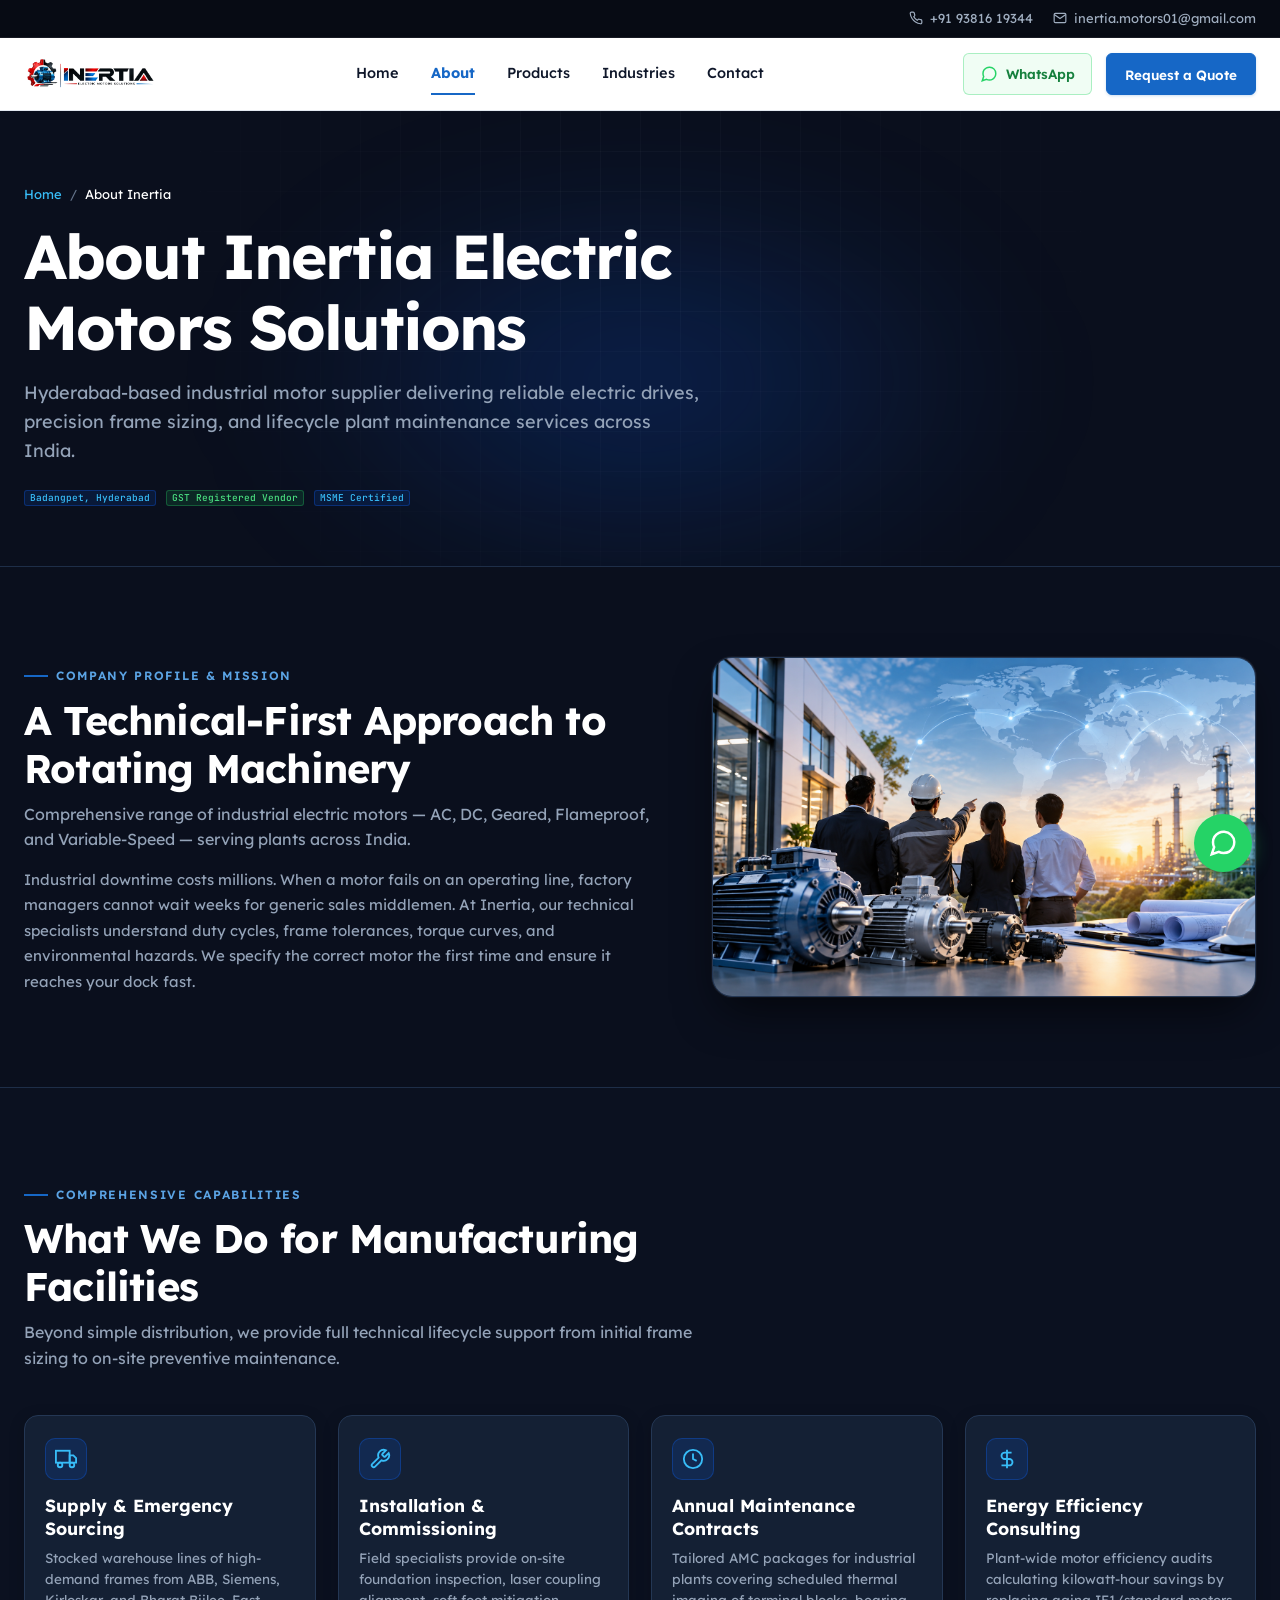
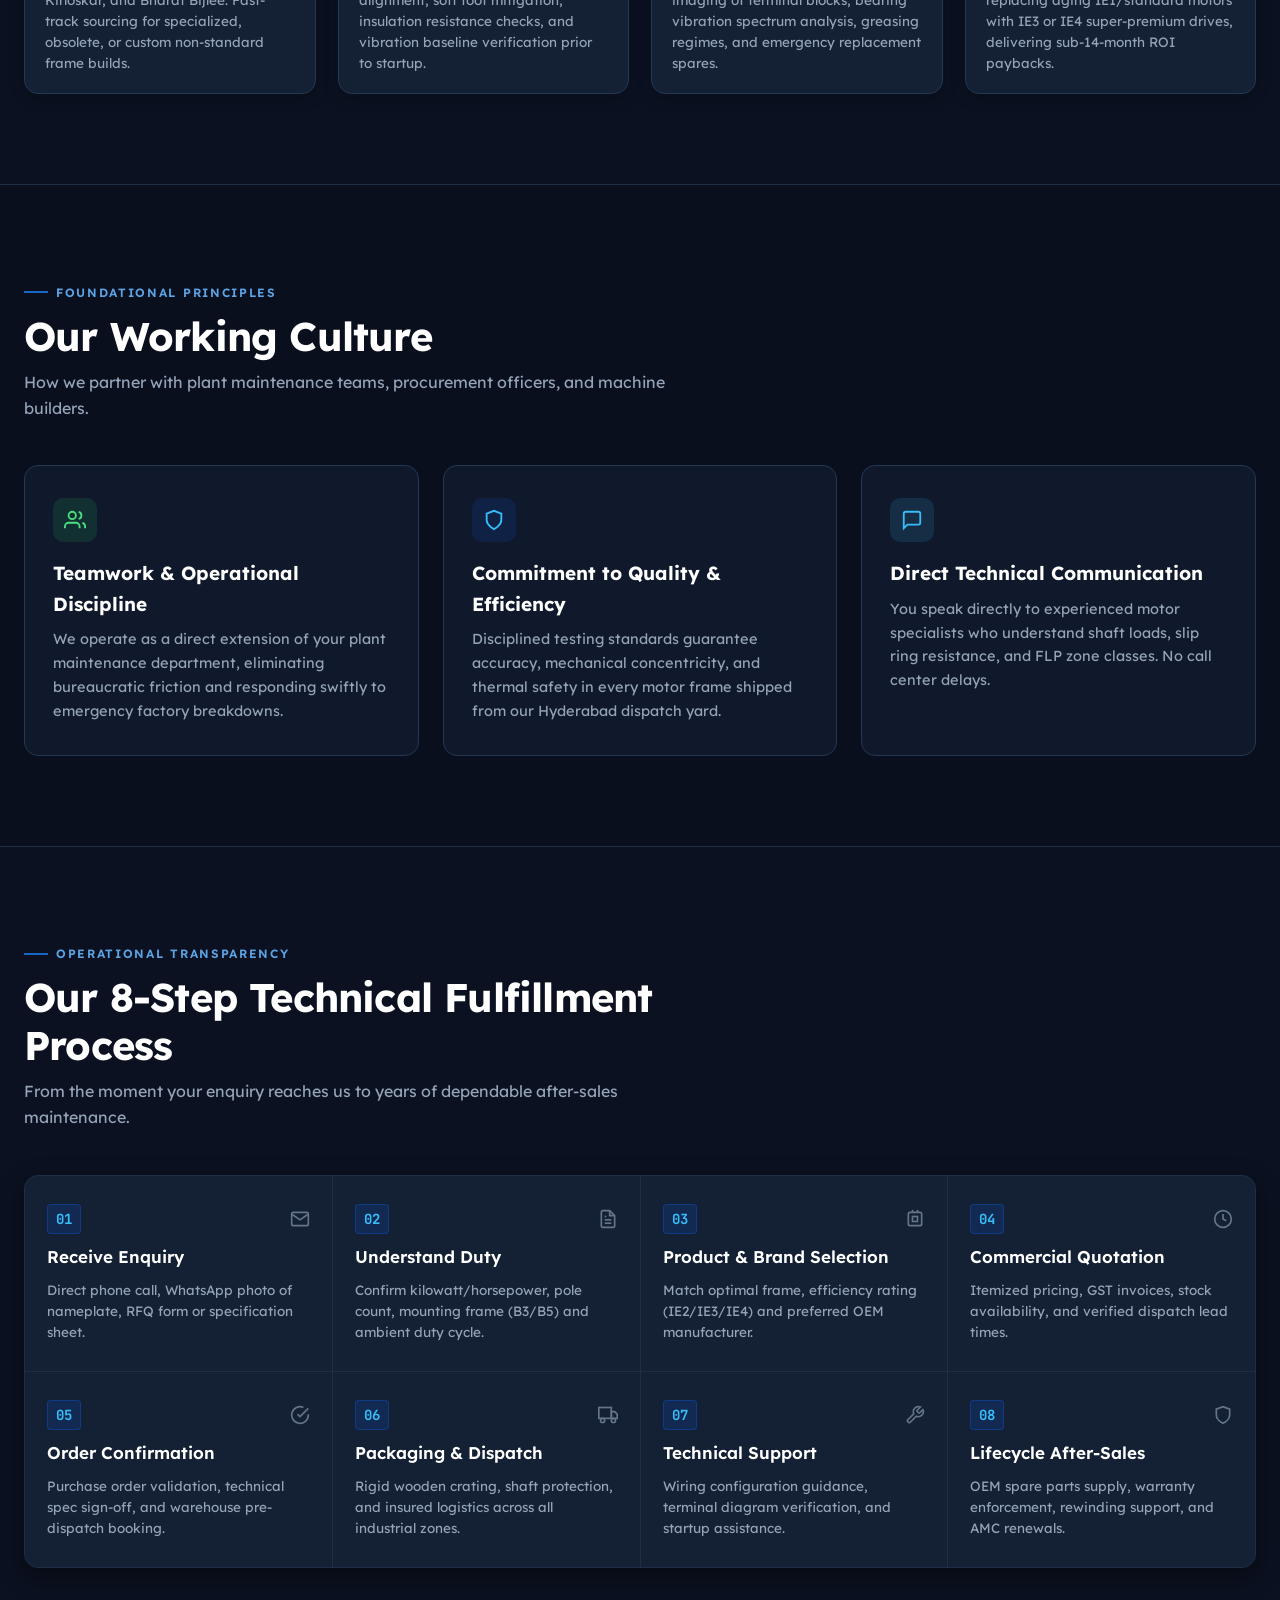
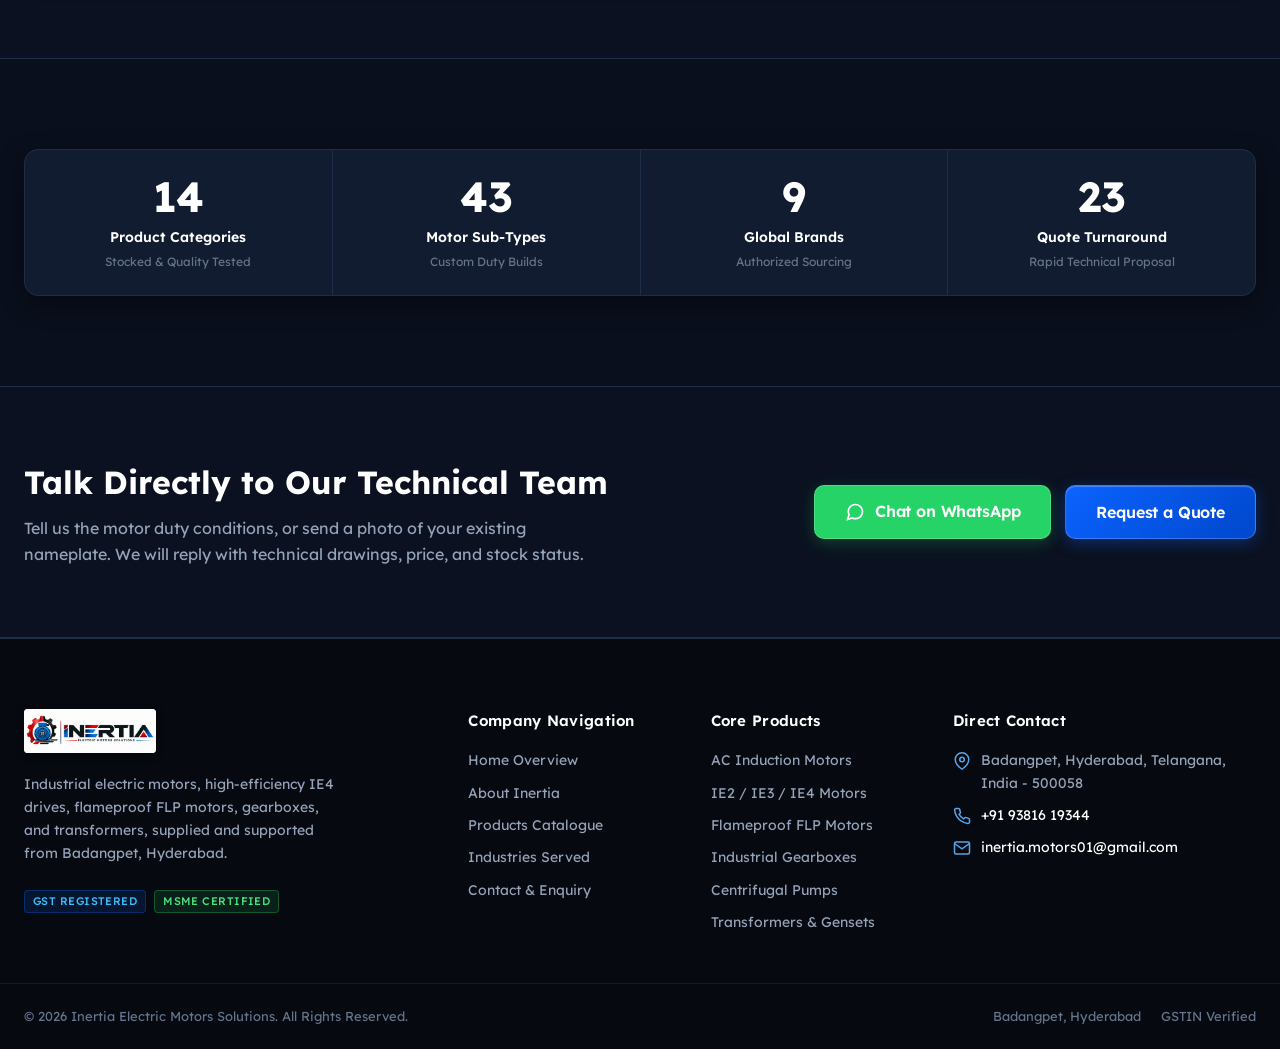
==== commit 1e1f7f66: "Replace IEM logo with new logo asset" ====
--- a/about.html
+++ b/about.html
@@ -155,7 +155,7 @@
           <!-- Capability 1 -->
           <div class="capability-card">
             <div class="capability-card-icon">
-              <svg width="22" height="22" viewBox="0 0 24 24" fill="none" stroke="currentColor" stroke-width="2"><rect x="1" y="3" width="15" height="13"></rect><polygon points="16 8 20 8 23 11 23 16 16 16 8"></polygon><circle cx="5.5" cy="18.5" r="2.5"></circle><circle cx="18.5" cy="18.5" r="2.5"></circle></svg>
+              <svg width="22" height="22" viewBox="0 0 24 24" fill="none" stroke="currentColor" stroke-width="2"><rect x="1" y="3" width="15" height="13"></rect><polygon points="16 8 20 8 23 11 23 16 16 16 16 8"></polygon><circle cx="5.5" cy="18.5" r="2.5"></circle><circle cx="18.5" cy="18.5" r="2.5"></circle></svg>
             </div>
             <h3 class="capability-card-title">Supply &amp; Emergency Sourcing</h3>
             <p class="capability-card-desc">
@@ -393,8 +393,8 @@
       <div class="container">
         <div class="footer-grid">
           <div class="footer-col">
-            <a href="index.html" class="brand-logo" aria-label="Inertia Electric Motors Home">
-              <img src="images/New Logo IEMs 11.png" alt="Inertia Electric Motors" class="brand-logo-img" style="height: 44px; width: auto; opacity: 0.95;">
+            <a href="index.html" class="brand-logo footer-logo" aria-label="Inertia Electric Motors Home" style="display: inline-flex; align-items: center; margin-bottom: 4px;">
+              <img src="images/newlogo.jpeg" alt="Inertia Electric Motors" class="brand-logo-img footer-logo-img" width="156" height="52" style="height: 44px; width: auto; object-fit: contain; opacity: 1; border-radius: 4px; display: block;">
             </a>
             <p style="font-size: 14px; color: var(--text-secondary); line-height: 1.65; max-width: 320px;">
               Industrial electric motors, high-efficiency IE4 drives, flameproof FLP motors, gearboxes, and transformers, supplied and supported from Badangpet, Hyderabad.
--- a/css/styles.css
+++ b/css/styles.css
@@ -992,7 +992,7 @@
   display: flex;
   gap: 16px;
   width: max-content;
-  animation: product-ticker-bounce 26s ease-in-out infinite alternate;
+  animation: product-ticker-bounce 55s ease-in-out infinite alternate;
 }
 
 .product-ticker-track:hover {
@@ -2482,6 +2482,36 @@
   display: flex;
   flex-direction: column;
   gap: 16px;
+}
+
+.footer-logo {
+  display: inline-flex;
+  align-items: center;
+  text-decoration: none;
+  position: relative;
+  z-index: 2;
+  margin-bottom: 4px;
+}
+
+.footer-logo-img {
+  height: 44px;
+  width: auto;
+  max-width: 170px;
+  object-fit: contain;
+  opacity: 1;
+  visibility: visible;
+  display: block;
+  background-color: #ffffff;
+  border-radius: 4px;
+  position: relative;
+  z-index: 2;
+}
+
+@media (max-width: 768px) {
+  .footer-logo-img {
+    height: 38px;
+    max-width: 145px;
+  }
 }
 
 .footer-heading {
--- a/css/premium.css
+++ b/css/premium.css
@@ -644,6 +644,51 @@
   border-top-color: var(--p-navy-border) !important;
 }
 
+/* --- Footer Brand Logo Visibility & High Contrast --- */
+.footer-logo,
+.site-footer .brand-logo,
+.home-footer .home-brand {
+  display: inline-flex !important;
+  align-items: center !important;
+  text-decoration: none !important;
+  position: relative !important;
+  z-index: 2 !important;
+  margin-bottom: 4px !important;
+  line-height: 1 !important;
+}
+
+.footer-logo-img,
+.site-footer .brand-logo-img,
+.site-footer .brand-logo img,
+.home-footer .home-brand img,
+.footer-logo img {
+  height: 44px !important;
+  width: auto !important;
+  max-width: 170px !important;
+  object-fit: contain !important;
+  opacity: 1 !important;
+  visibility: visible !important;
+  display: block !important;
+  filter: none !important;
+  background-color: #ffffff !important;
+  border-radius: 4px !important;
+  padding: 0 !important;
+  position: relative !important;
+  z-index: 2 !important;
+  box-shadow: 0 2px 8px rgba(0, 0, 0, 0.25) !important;
+}
+
+@media (max-width: 768px) {
+  .footer-logo-img,
+  .site-footer .brand-logo-img,
+  .site-footer .brand-logo img,
+  .home-footer .home-brand img,
+  .footer-logo img {
+    height: 38px !important;
+    max-width: 145px !important;
+  }
+}
+
 .footer-link:hover {
   color: var(--p-accent) !important;
 }
